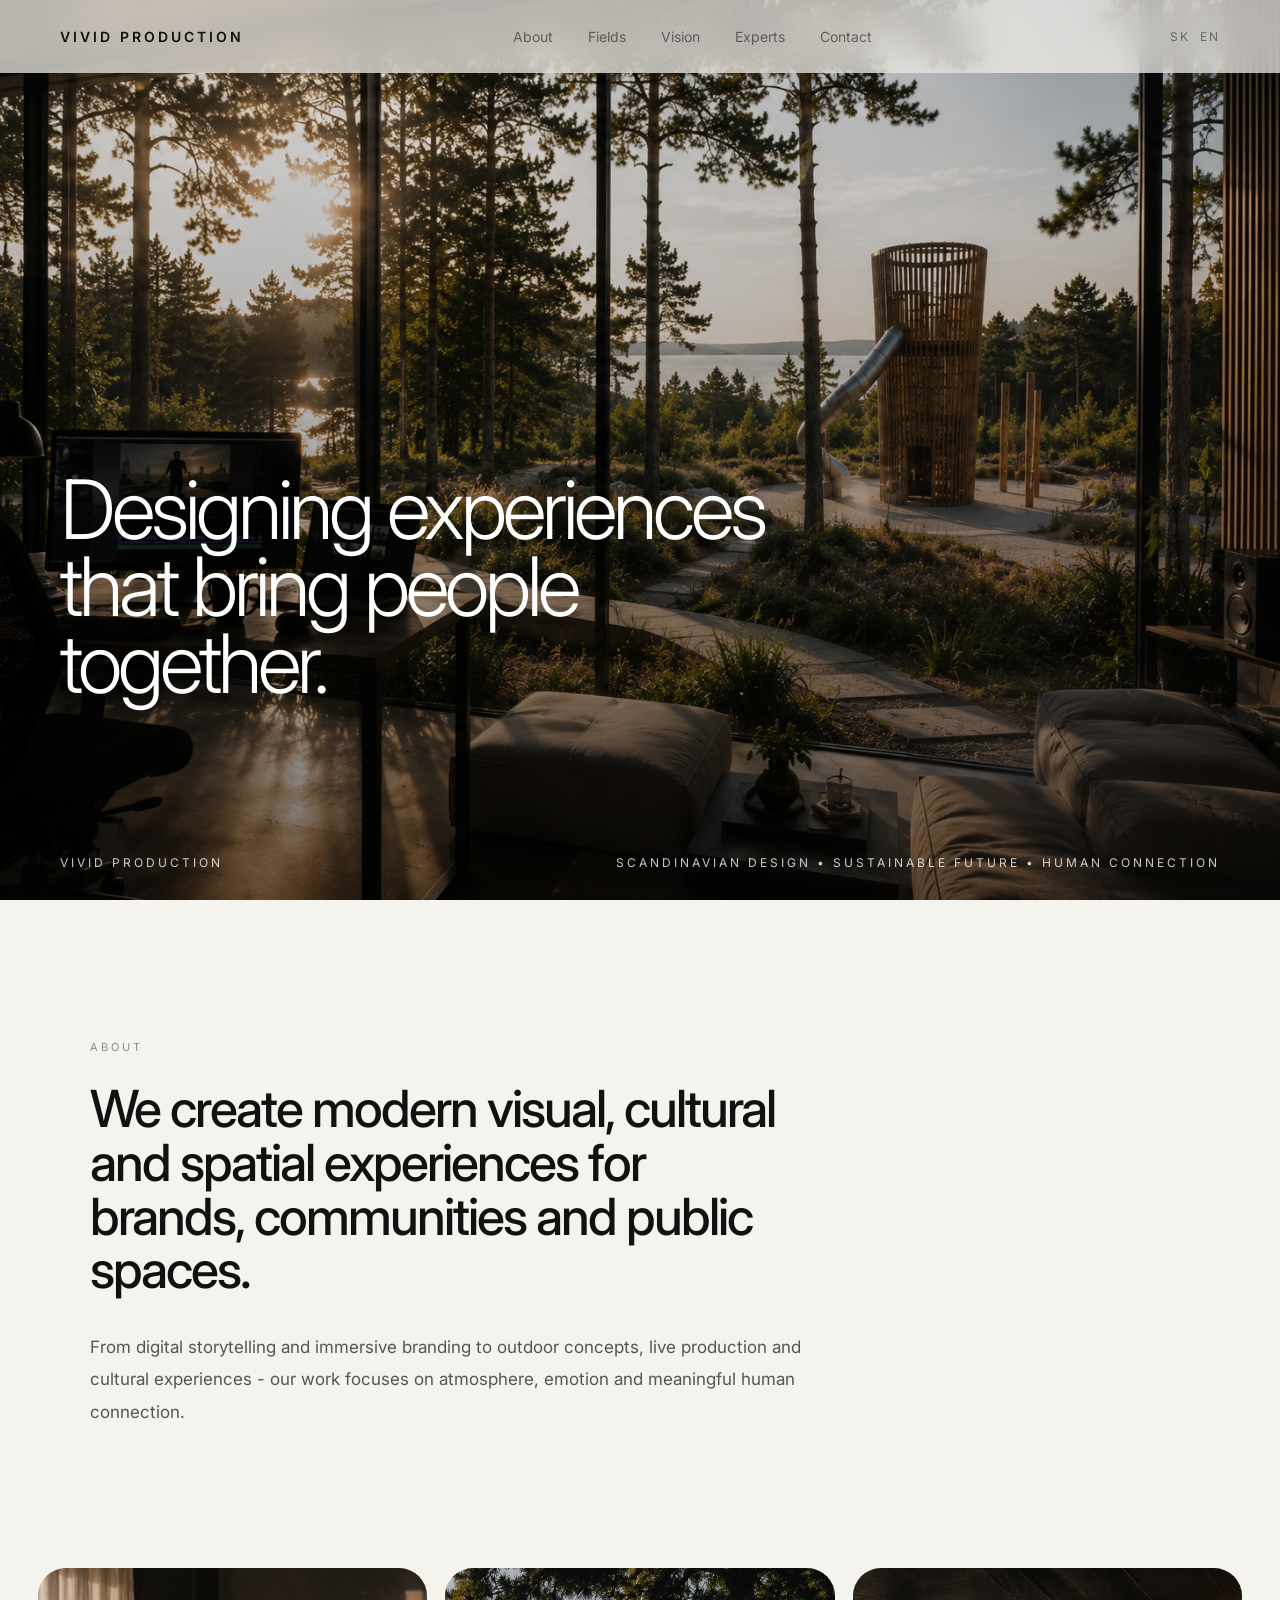
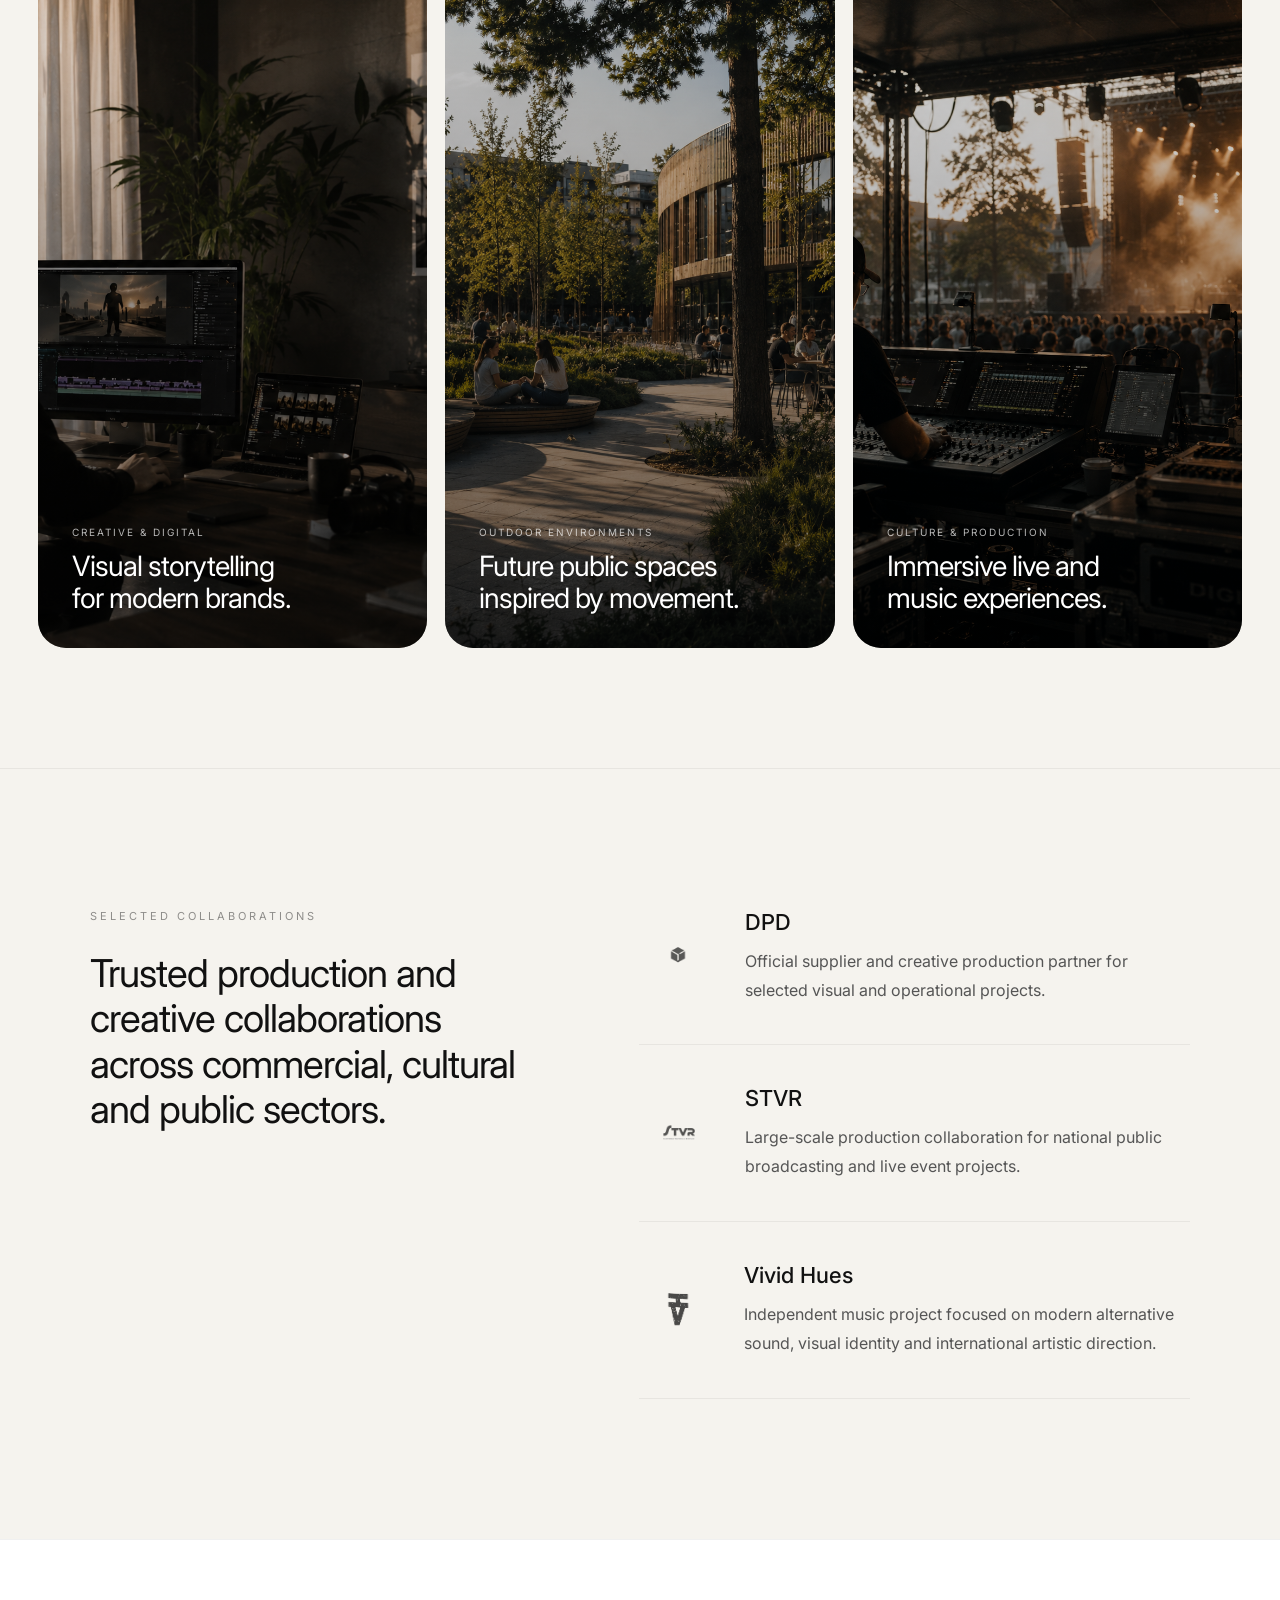
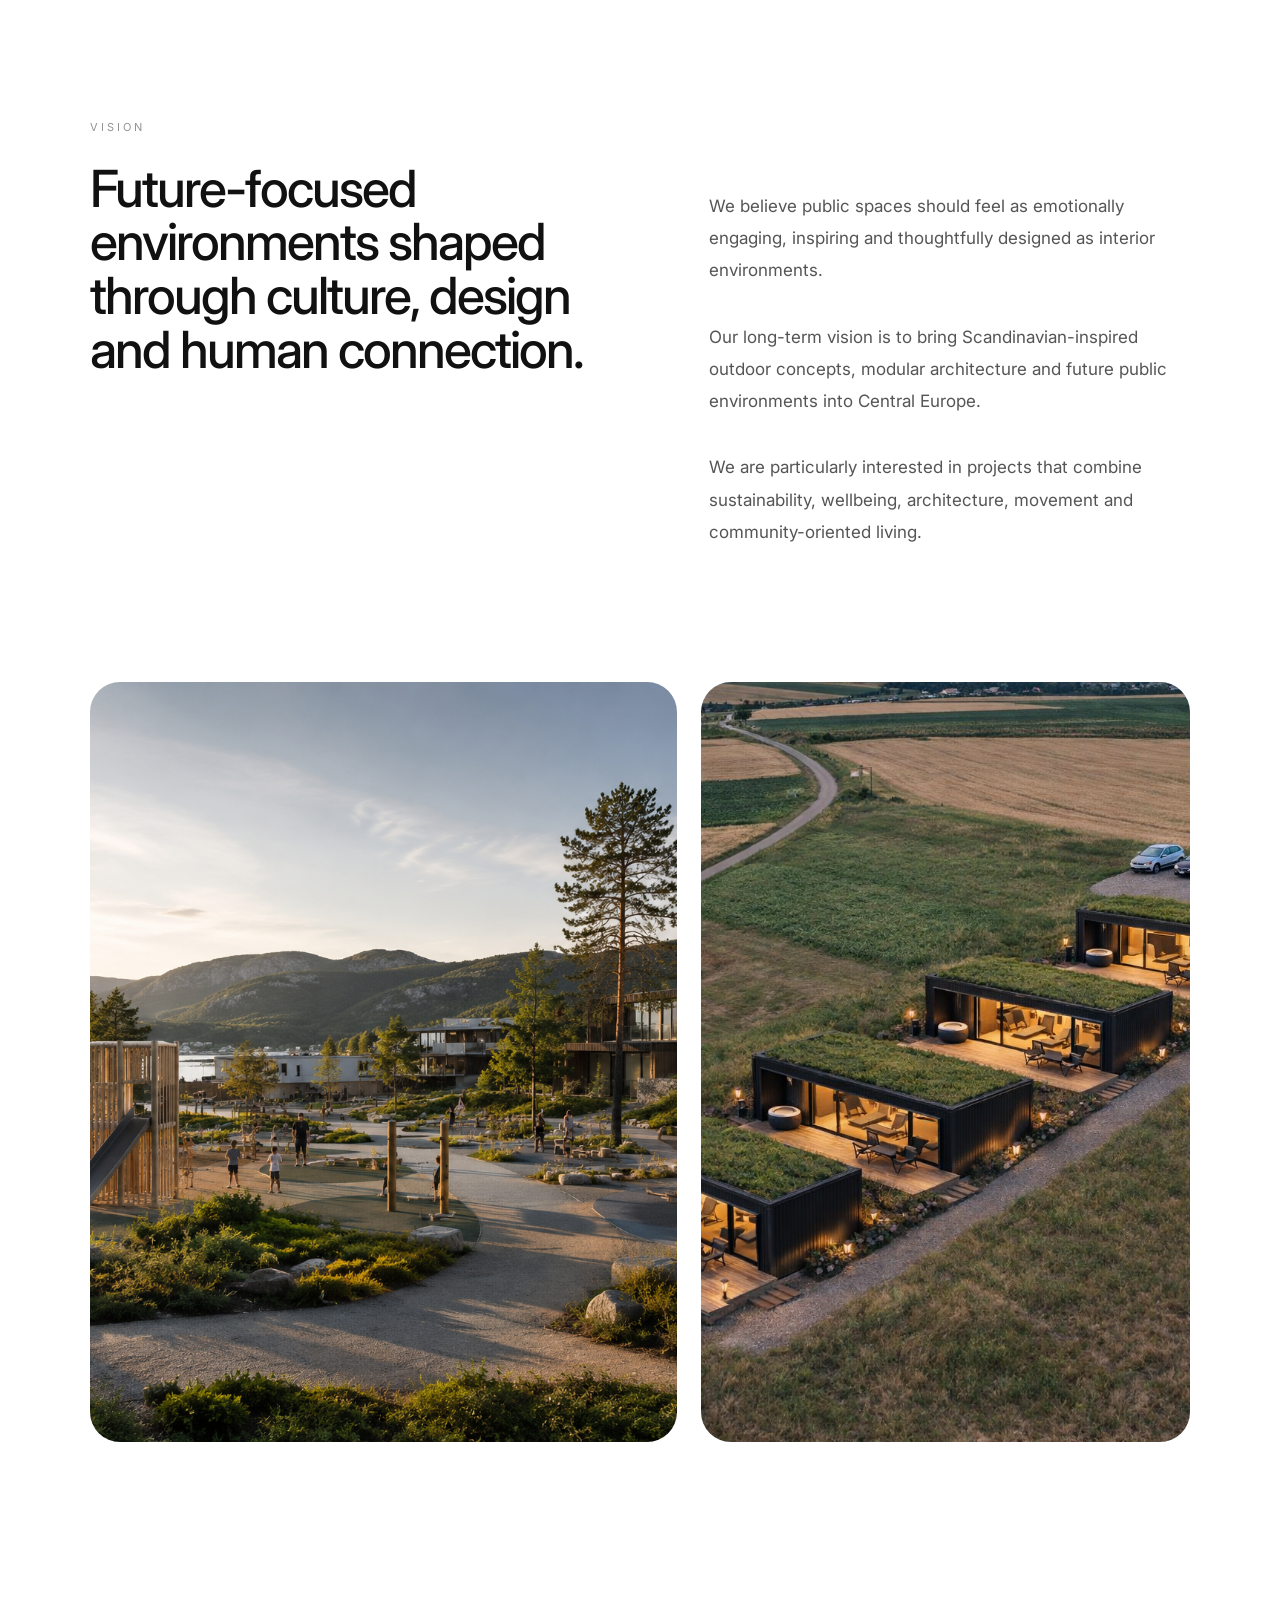
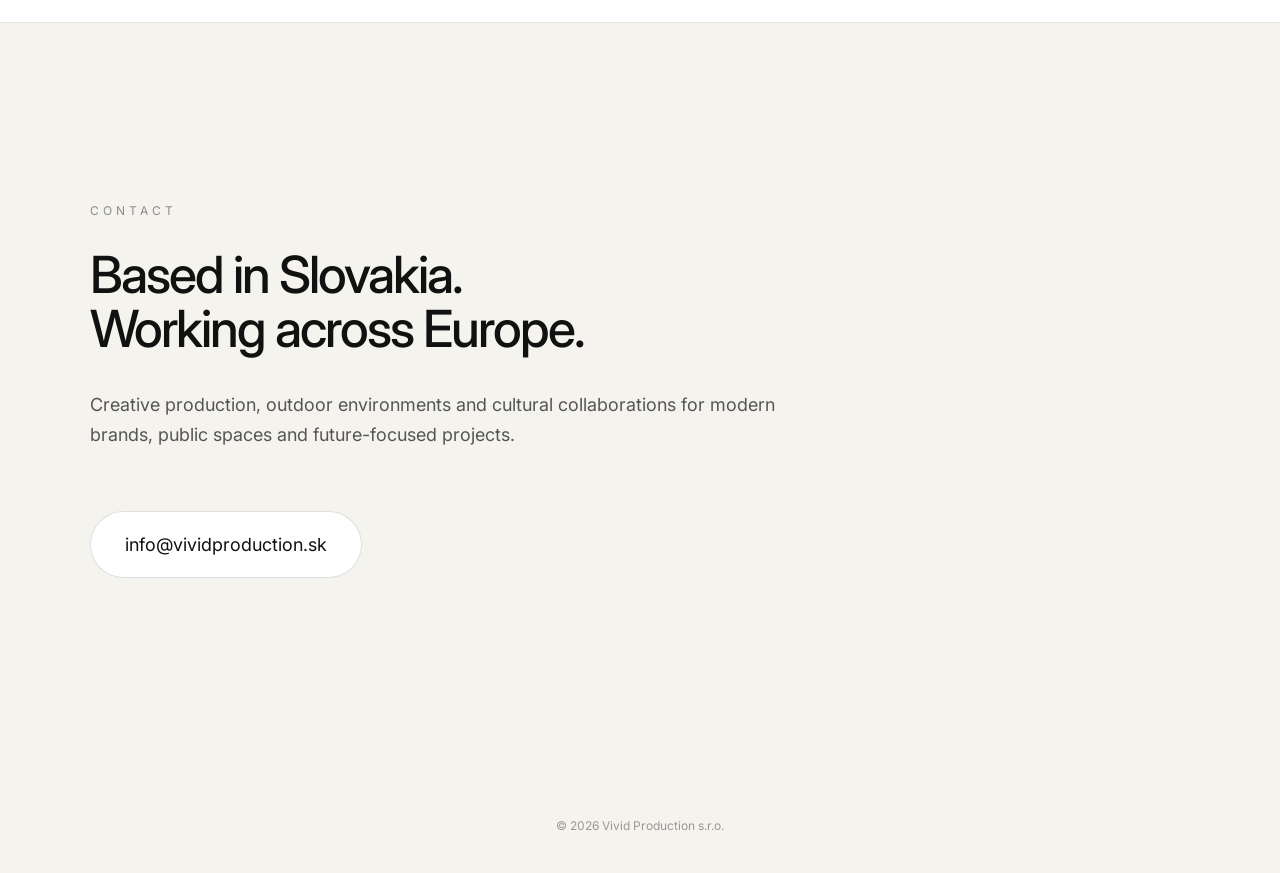
==== index.html @ 647783ed "Add mobile navigation" ====
<!DOCTYPE html>
<html lang="sk">
<head>
<meta charset="UTF-8">
<meta name="viewport" content="width=device-width, initial-scale=1.0">

<title>Vivid Production</title>

<link rel="preconnect" href="https://fonts.googleapis.com">
<link rel="preconnect" href="https://fonts.gstatic.com" crossorigin>

<link href="https://fonts.googleapis.com/css2?family=Inter:wght@300;400;500;600&display=swap" rel="stylesheet">

<style>

*{
    margin:0;
    padding:0;
    box-sizing:border-box;
}

html{
    scroll-behavior:smooth;
}

body{
    font-family:'Inter',sans-serif;
    background:#f5f3ee;
    color:#111;
    overflow-x:hidden;
}

/* NAVIGATION */

header{
    position:fixed;
    top:0;
    left:0;
    width:100%;
    padding:28px 60px;
    display:flex;
    justify-content:space-between;
    align-items:center;
    z-index:1000;
    background:rgba(245,243,238,0.72);
    backdrop-filter:blur(16px);
}

.logo{
    font-size:14px;
    letter-spacing:3px;
    font-weight:600;
    text-transform:uppercase;
}

nav{
    display:flex;
    gap:35px;
}

nav a{
    text-decoration:none;
    color:#111;
    font-size:14px;
    opacity:0.55;
    transition:0.3s;
}

nav a:hover{
    opacity:1;
}

.lang-switch{
    display:flex;
    gap:10px;
    margin-left:30px;
}

.lang-switch button{
    border:none;
    background:none;
    cursor:pointer;
    font-size:12px;
    letter-spacing:2px;
    opacity:0.45;
    transition:.3s;
    font-family:'Inter',sans-serif;
}

.lang-switch button:hover{
    opacity:1;
}

/* HERO */

.hero{
    position:relative;
    height:100vh;
    overflow:hidden;
    background:#000;
}

.hero-image{
    position:absolute;
    inset:0;
    background-image:url('hero.jpg');
    background-size:cover;
    background-position:center center;
    background-repeat:no-repeat;
}

.hero-overlay{
    position:absolute;
    inset:0;
    background:linear-gradient(
        to top,
        rgba(0,0,0,0.48),
        rgba(0,0,0,0.08)
    );
    z-index:1;
}

/* HERO CONTENT */

.hero-content{
    position:absolute;
    left:60px;
    bottom:170px;
    z-index:2;
    color:white;
    max-width:760px;
}

.hero-title{
    font-size:82px;
    line-height:0.94;
    font-weight:300;
    letter-spacing:-4px;
    margin-bottom:28px;
}

.hero-tags{
    display:flex;
    gap:18px;
    flex-wrap:wrap;
    font-size:13px;
    letter-spacing:2px;
    text-transform:uppercase;
    opacity:0.92;
}

.hero-bottom{
    position:absolute;
    left:60px;
    right:60px;
    bottom:30px;
    z-index:2;

    display:flex;
    justify-content:space-between;
    align-items:center;

    color:white;
    font-size:12px;
    letter-spacing:3px;
    text-transform:uppercase;
    opacity:0.78;
}

/* GENERAL SECTION */

.section{
    padding:140px 7%;
}

.kicker{
    font-size:11px;
    letter-spacing:3px;
    text-transform:uppercase;
    opacity:0.45;
    margin-bottom:28px;
}

.big-text{
    font-size:clamp(32px,4vw,58px);
    line-height:1.05;
    font-weight:500;
    letter-spacing:-2px;
    max-width:700px;
}

.text{
    margin-top:34px;
    max-width:720px;
    font-size:17px;
    line-height:1.9;
    color:#555;
}

/* IMAGE GRID */

.image-grid{
    padding:0 3% 120px;
    display:grid;
    grid-template-columns:repeat(3,1fr);
    gap:18px;
}

.image-card{
    position:relative;
    overflow:hidden;
    border-radius:28px;
    height:680px;
    background:#ddd;
}

.image-card img{
    width:100%;
    height:100%;
    object-fit:cover;
    transition:1.2s ease;
}

.image-card:hover img{
    transform:scale(1.04);
}

.image-gradient{
    position:absolute;
    inset:0;
    background:linear-gradient(
        to top,
        rgba(0,0,0,0.52),
        rgba(0,0,0,0.08)
    );
}

.image-info{
    position:absolute;
    bottom:34px;
    left:34px;
    color:white;
    z-index:2;
}

.image-info small{
    display:block;
    margin-bottom:12px;
    font-size:10px;
    text-transform:uppercase;
    letter-spacing:2px;
    opacity:0.7;
}

.image-info h3{
    font-size:28px;
    line-height:1.15;
    font-weight:400;
    letter-spacing:-1px;
}

/* PARTNERS */

.partners{
    padding:140px 7%;
    display:grid;
    grid-template-columns:1fr 1.2fr;
    gap:90px;
    align-items:start;
    border-top:1px solid rgba(0,0,0,0.06);
}

.partners-left h2{
    font-size:clamp(28px,3vw,46px);
    line-height:1.18;
    font-weight:400;
    letter-spacing:-1px;
    max-width:500px;
}

.partners-right{
    display:flex;
    flex-direction:column;
    gap:40px;
}

.partner-item{
    display:flex;
    gap:28px;
    padding-bottom:40px;
    border-bottom:1px solid rgba(0,0,0,0.06);
}

.partner-logo{
    width:90px;
    display:flex;
    align-items:center;
    justify-content:center;
}

.partner-logo img{
    width:auto;
    max-width:78px;
    max-height:52px;
    height:auto;
    object-fit:contain;
    filter:grayscale(100%);
    opacity:0.72;
}

.partner-text h3{
    font-size:22px;
    font-weight:500;
    margin-bottom:12px;
}

.partner-text p{
    font-size:16px;
    line-height:1.8;
    color:#555;
    max-width:520px;
}

/* VISION */

.vision{
    padding:180px 7%;
    border-top:1px solid rgba(0,0,0,0.06);
    background:white;
}

.vision-top{
    display:grid;
    grid-template-columns:1.1fr 1fr;
    gap:90px;
    align-items:start;
    margin-bottom:100px;
}

.vision-left h2{
    font-size:clamp(32px,4vw,58px);
    line-height:1.05;
    letter-spacing:-2px;
    font-weight:500;
    max-width:700px;
}

.vision-right{
    padding-top:70px;
}

.vision-right p{
    font-size:17px;
    line-height:1.9;
    color:#555;
    margin-bottom:34px;
}

.vision-grid{
    display:grid;
    grid-template-columns:1.2fr 1fr;
    gap:24px;
}

.vision-image{
    overflow:hidden;
    border-radius:30px;
    background:#ddd;
    height:760px;
}

.vision-image img{
    width:100%;
    height:100%;
    object-fit:cover;
    display:block;
    transition:transform 1.2s ease;
}

.vision-image:hover img{
    transform:scale(1.03);
}

/* CONTACT */

.contact{
    padding:180px 7% 200px;
    border-top:1px solid rgba(0,0,0,0.06);
}

.contact-label{
    font-size:12px;
    letter-spacing:4px;
    text-transform:uppercase;
    color:#8b8b8b;
    margin-bottom:30px;
}

.contact h2{
    font-size:clamp(32px,4vw,58px);
    line-height:1.05;
    letter-spacing:-2px;
    font-weight:500;
    max-width:700px;
    margin-bottom:34px;
}

.contact p{
    max-width:700px;
    font-size:18px;
    line-height:1.7;
    color:#555;
    margin-bottom:60px;
}

.contact-button{
    display:inline-flex;
    align-items:center;
    justify-content:center;
    padding:22px 34px;
    border:1px solid rgba(0,0,0,0.12);
    border-radius:100px;
    text-decoration:none;
    color:#111;
    font-size:18px;
    transition:all .35s ease;
    background:white;
}

.contact-button:hover{
    transform:translateY(-2px);
    border-color:#111;
    background:#111;
    color:white;
}

/* FOOTER */

footer{
    padding:40px;
    text-align:center;
    font-size:12px;
    opacity:0.4;
}

/* ANIMATION */

.fade{
    opacity:0;
    transform:translateY(40px);
    transition:1.2s ease;
}

.fade.visible{
    opacity:1;
    transform:translateY(0);
}

/* TABLET */

@media(max-width:1100px){

.vision-top{
    grid-template-columns:1fr;
}

.vision-right{
    padding-top:0;
}

.vision-grid{
    grid-template-columns:1fr;
}

.image-grid{
    grid-template-columns:1fr;
}

}

/* MOBILE */

@media(max-width:768px){

header{
    padding:20px 22px;
}

.logo{
    font-size:12px;
    letter-spacing:3px;
}

nav{
    display:none;
}

.lang-switch{
    margin-left:0;
}
.mobile-nav{
    display:none;
}

/* HERO */

.hero{
    height:78vh;
}

.hero-image{
    background-position:62% center;
}

.hero-content{
    left:24px;
    right:24px;
    bottom:120px;
    max-width:100%;
}

.hero-title{
    font-size:54px;
    line-height:0.96;
    letter-spacing:-2px;
    margin-bottom:20px;
}

.hero-tags{
    font-size:10px;
    gap:10px;
    line-height:1.6;
}

.hero-bottom{
    left:24px;
    right:24px;
    bottom:18px;
    flex-direction:column;
    align-items:flex-start;
    gap:10px;
    font-size:9px;
    letter-spacing:2px;
}

/* SECTIONS */

.section,
.partners,
.vision,
.contact{
    padding:90px 22px;
}

/* TEXT */

.big-text,
.vision-left h2,
.contact h2,
.partners-left h2{
    font-size:clamp(34px,10vw,52px);
    line-height:1.02;
    letter-spacing:-2px;
}

.text,
.vision-right p,
.contact p,
.partner-text p{
    font-size:16px;
    line-height:1.7;
}

/* IMAGE GRID */

.image-grid{
    grid-template-columns:1fr;
    padding:0 22px 80px;
    gap:18px;
}

.image-card{
    height:420px;
    border-radius:24px;
}

/* PARTNERS */

.partners{
    grid-template-columns:1fr;
    gap:60px;
}

.partner-item{
    flex-direction:column;
    align-items:flex-start;
    text-align:left;
    gap:18px;
    padding-bottom:40px;
}

.partner-logo{
    width:100%;
    justify-content:flex-start;
}

.partner-logo img{
    max-width:70px;
}

/* VISION */

.vision-top{
    grid-template-columns:1fr;
    gap:40px;
}

.vision-right{
    padding-top:0;
}

.vision-grid{
    grid-template-columns:1fr;
}

.vision-image{
    height:340px;
    border-radius:24px;
}

/* CONTACT */

.contact-button{
    width:100%;
    text-align:center;
    padding:20px;
}

body{
    overflow-x:hidden;
}

}
.mobile-nav{
    display:none;
}

@media(max-width:768px){

.mobile-nav{
    display:flex;
    position:fixed;
    bottom:18px;
    left:18px;
    right:18px;

    z-index:9999;

    background:rgba(255,255,255,0.88);
    backdrop-filter:blur(18px);

    border-radius:100px;

    justify-content:space-around;
    align-items:center;

    padding:16px 10px;

    border:1px solid rgba(0,0,0,0.06);
}

.mobile-nav a{
    text-decoration:none;
    color:#111;
    font-size:11px;
    letter-spacing:1px;
    text-transform:uppercase;
    opacity:0.75;
}

}

</style>
</head>

<body>

<header>

<div class="logo">
Vivid Production
</div>

<nav>

<a href="#about"
data-sk="O nás"
data-en="About">
About
</a>

<a href="#work"
data-en="Fields"
data-sk="Oblasti"
Work
</a>

<a href="#vision"
data-sk="Vízia"
data-en="Vision">
Vision
</a>

<a href="capabilities.html"
data-sk="Špecialisti"
data-en="Experts">
Capabilities
</a>

<a href="#contact"
data-sk="Kontakt"
data-en="Contact">
Contact
</a>



</nav>

<div class="lang-switch">
<button onclick="setLanguage('sk')">SK</button>
<button onclick="setLanguage('en')">EN</button>
</div>

</header>

<section class="hero">

<div class="hero-image"></div>

<div class="hero-overlay"></div>

<div class="hero-content">

<h1 class="hero-title"
data-en="Designing experiences<br>that bring people together."
data-sk="Navrhujeme zážitky,<br>ktoré spájajú ľudí.">
Designing experiences<br>that bring people together.
</h1>

<div class="hero-tags">



</div>

</div>

<div class="hero-bottom">

<div>Vivid Production</div>

<div
data-en="Scandinavian Design • Sustainable Future • Human Connection"
data-sk="Škandinávsky dizajn • Udržateľná budúcnosť • Ľudské prepojenie">
Scandinavian Design • Sustainable Future • Human Connection
</div>

</div>

</div>

</section>

<section class="section fade" id="about">

<div class="kicker"
data-sk="O nás"
data-en="About">
About
</div>

<div class="big-text"
data-sk="Vytvárame moderné vizuálne, kultúrne a priestorové zážitky pre značky, komunity a verejné priestory."
data-en="We create modern visual, cultural and spatial experiences for brands, communities and public spaces.">
We create modern visual, cultural and spatial experiences for brands, communities and public spaces.
</div>

<div class="text"
data-sk="Od digitálneho storytellingu a brandingu až po outdoor koncepty, live produkciu a kultúrne projekty - naša práca je postavená na atmosfére, emócii a autentickom ľudskom spojení."
data-en="From digital storytelling and immersive branding to outdoor concepts, live production and cultural experiences - our work focuses on atmosphere, emotion and meaningful human connection.">
From digital storytelling and immersive branding to outdoor concepts, live production and cultural experiences — our work focuses on atmosphere, emotion and meaningful human connection.
</div>

</section>

<section class="image-grid" id="work">

<div class="image-card fade">

<img src="creative.jpg">

<div class="image-gradient"></div>

<div class="image-info">

<small
data-sk="Kreatíva & Digitál"
data-en="Creative & Digital">
Creative & Digital
</small>

<h3
data-sk="Vizuálny storytelling<br>pre moderné značky."
data-en="Visual storytelling<br>for modern brands.">
Visual storytelling<br>for modern brands.
</h3>

</div>

</div>

<div class="image-card fade">

<img src="outdoor.jpg">

<div class="image-gradient"></div>

<div class="image-info">

<small
data-sk="Outdoor prostredia"
data-en="Outdoor Environments">
Outdoor Environments
</small>

<h3
data-sk="Moderný outdoor<br>inšpirovaný pohybom."
data-en="Future public spaces<br>inspired by movement.">
Future public spaces<br>inspired by movement.
</h3>

</div>

</div>

<div class="image-card fade">

<img src="production.jpg">

<div class="image-gradient"></div>

<div class="image-info">

<small
data-sk="Kultúra & Produkcia"
data-en="Culture & Production">
Culture & Production
</small>

<h3
data-sk="Atmosférické live a<br>hudobné zážitky."
data-en="Immersive live and<br>music experiences.">
Immersive live and<br>music experiences.
</h3>

</div>

</div>

</section>

<section class="partners fade">

<div class="partners-left">

<div class="kicker"
data-sk="Spolupráce"
data-en="Selected Collaborations">
Selected Collaborations
</div>

<h2
data-sk="Dôveryhodné kreatívne a produkčné spolupráce naprieč komerčným, kultúrnym a verejným sektorom."
data-en="Trusted production and creative collaborations across commercial, cultural and public sectors.">
Trusted production and creative collaborations across commercial, cultural and public sectors.
</h2>

</div>

<div class="partners-right">

<div class="partner-item">

<div class="partner-logo">
<img src="dpd.png" alt="">
</div>

<div class="partner-text">

<h3>DPD</h3>

<p
data-sk="Oficiálny dodávateľ a kreatívny produkčný partner pre vybrané vizuálne a prevádzkové projekty."
data-en="Official supplier and creative production partner for selected visual and operational projects.">
Official supplier and creative production partner for selected visual and operational projects.
</p>

</div>

</div>

<div class="partner-item">

<div class="partner-logo">
<img src="stvr.png" alt="">
</div>

<div class="partner-text">

<h3>STVR</h3>

<p
data-sk="Spolupráca na rozsiahlych produkčných projektoch pre verejnoprávne vysielanie a live eventy."
data-en="Large-scale production collaboration for national public broadcasting and live event projects.">
Large-scale production collaboration for national public broadcasting and live event projects.
</p>

</div>

</div>

<div class="partner-item">

<div class="partner-logo">
<img src="vividhues.png" alt="">
</div>

<div class="partner-text">

<h3>Vivid Hues</h3>

<p
data-sk="Nezávislý hudobný projekt zameraný na moderný alternatívny zvuk, vizuálnu identitu a medzinárodný umelecký smer."
data-en="Independent music project focused on modern alternative sound, visual identity and international artistic direction.">
Independent music project focused on modern alternative sound, visual identity and international artistic direction.
</p>

</div>

</div>

</div>

</section>

<section id="vision" class="vision fade">

<div class="vision-top">

<div class="vision-left">

<div class="kicker"
data-sk="Vízia"
data-en="Vision">
Vision
</div>

<h2
data-sk="Budúce prostredia formované kultúrou, dizajnom a ľudským prepojením."
data-en="Future-focused environments shaped through culture, design and human connection.">
Future-focused environments shaped through culture, design and human connection.
</h2>

</div>

<div class="vision-right">

<p
data-sk="Veríme, že verejné priestory by mali byť rovnako emocionálne silné, inšpiratívne a premyslene navrhnuté ako interiérové prostredia."
data-en="We believe public spaces should feel as emotionally engaging, inspiring and thoughtfully designed as interior environments.">
We believe public spaces should feel as emotionally engaging, inspiring and thoughtfully designed as interior environments.
</p>

<p
data-sk="Našou dlhodobou víziou je priniesť škandinávsky inšpirované outdoor koncepty, modulárnu architektúru a budúce verejné priestory do strednej Európy."
data-en="Our long-term vision is to bring Scandinavian-inspired outdoor concepts, modular architecture and future public environments into Central Europe.">
Our long-term vision is to bring Scandinavian-inspired outdoor concepts, modular architecture and future public environments into Central Europe.
</p>

<p
data-sk="Zaujímajú nás projekty prepájajúce udržateľnosť, wellbeing, architektúru, pohyb a komunitne orientovaný život."
data-en="We are particularly interested in projects that combine sustainability, wellbeing, architecture, movement and community-oriented living.">
We are particularly interested in projects that combine sustainability, wellbeing, architecture, movement and community-oriented living.
</p>

</div>

</div>

<div class="vision-grid">

<div class="vision-image">
<img src="future-public.jpg" alt="">
</div>

<div class="vision-image">
<img src="future-container.jpg" alt="">
</div>

</div>

</section>

<section class="contact fade" id="contact">

<div class="contact-label"
data-sk="KONTAKT"
data-en="CONTACT">
CONTACT
</div>

<h2
data-sk="So sídlom na Slovensku.<br>Pôsobíme naprieč Európou."
data-en="Based in Slovakia.<br>Working across Europe.">
Based in Slovakia.<br>
Working across Europe.
</h2>

<p
data-sk="Kreatívna produkcia, outdoor prostredia a kultúrne spolupráce pre moderné značky, verejné priestory a projekty orientované na budúcnosť."
data-en="Creative production, outdoor environments and cultural collaborations for modern brands, public spaces and future-focused projects.">
Creative production, outdoor environments and cultural collaborations for modern brands, public spaces and future-focused projects.
</p>

<a class="contact-button" href="mailto:info@vividproduction.sk">
info@vividproduction.sk
</a>

</section>

<footer>
© 2026 Vivid Production s.r.o.
</footer>

<script>

const fades = document.querySelectorAll('.fade');

const observer = new IntersectionObserver(entries => {

entries.forEach(entry => {

if(entry.isIntersecting){
entry.target.classList.add('visible');
}

});

}, {
threshold:0.15
});

fades.forEach(fade => {
observer.observe(fade);
});

function setLanguage(lang){

localStorage.setItem("language", lang);

document.querySelectorAll("[data-sk]").forEach(el => {

if(lang === "sk"){
el.innerHTML = el.getAttribute("data-sk");
}
else{
el.innerHTML = el.getAttribute("data-en");
}

});

}

const savedLanguage = localStorage.getItem("language") || "en";

setLanguage(savedLanguage);

</script>

<div class="mobile-nav">

<a href="#about">About</a>
<a href="#work">Work</a>
<a href="#vision">Vision</a>
<a href="capabilities.html">Experts</a>
<a href="#contact">Contact</a>

</div>

</body>
</html>
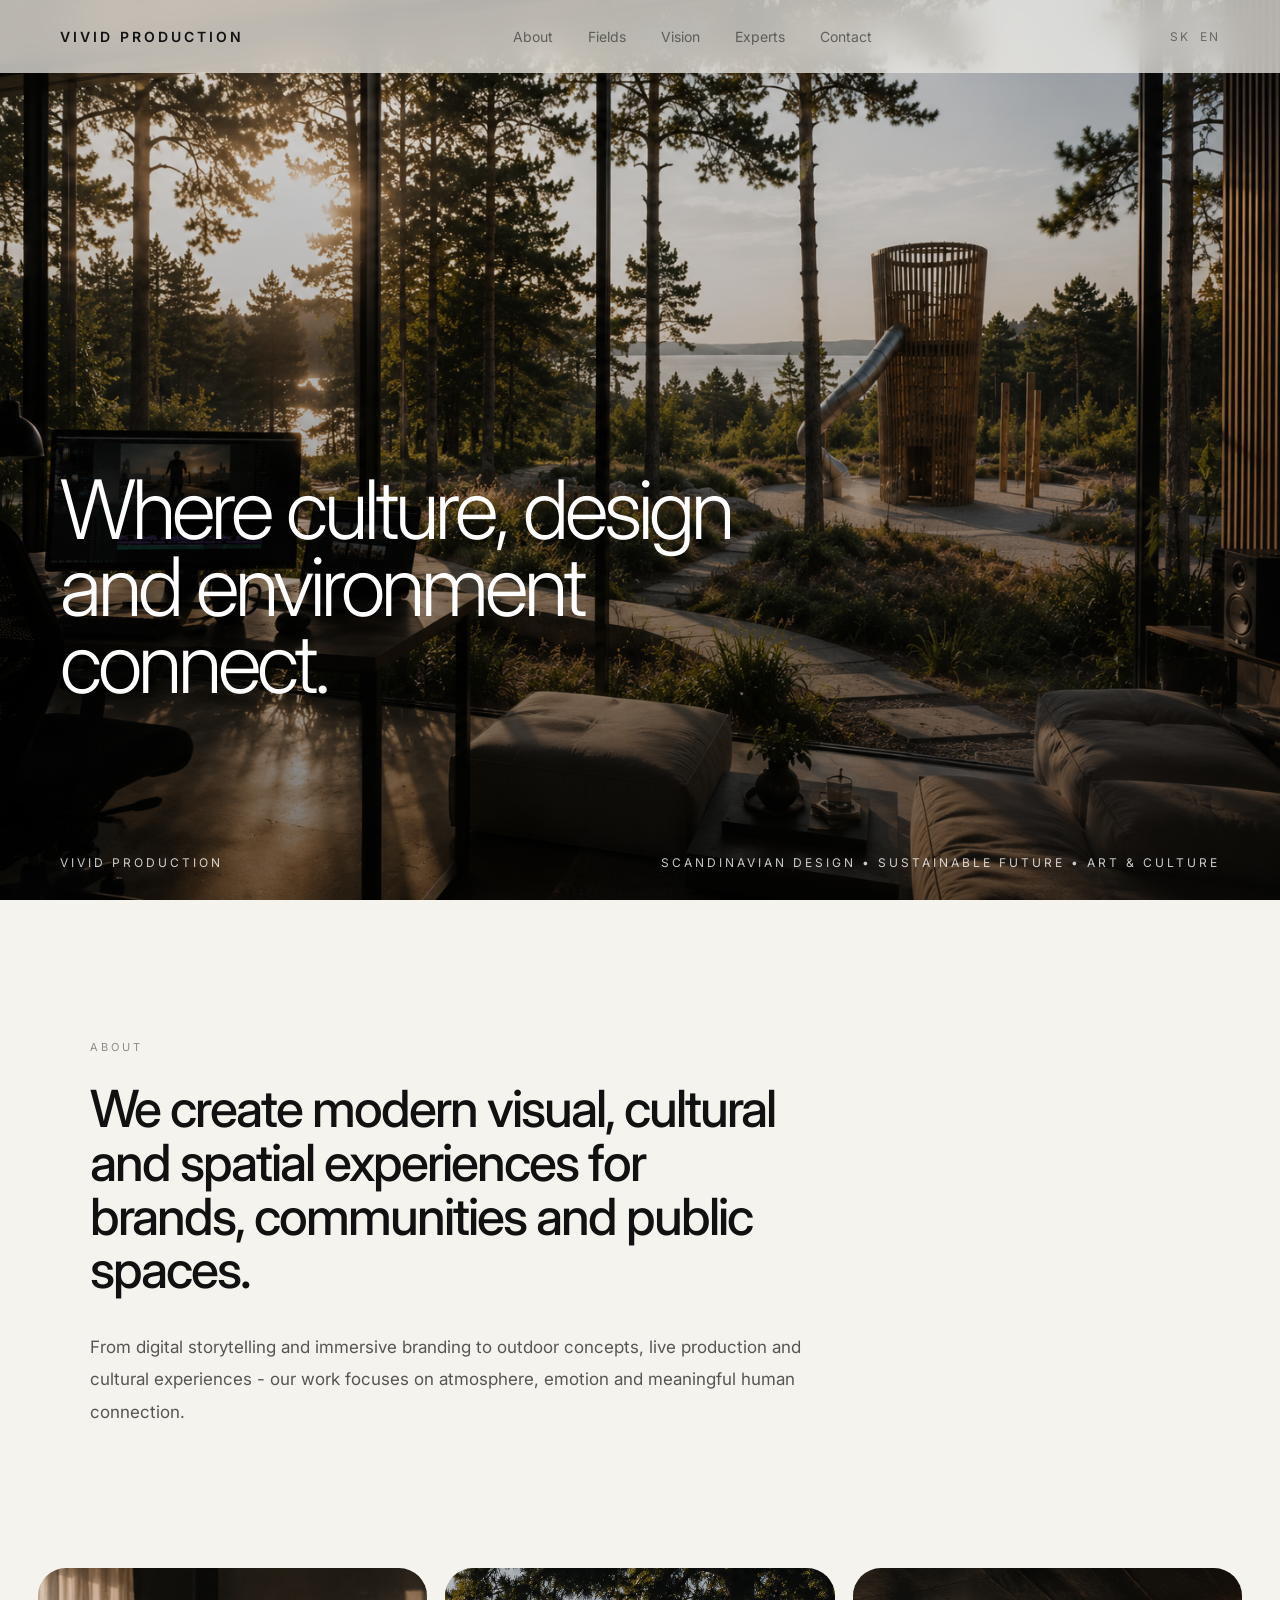
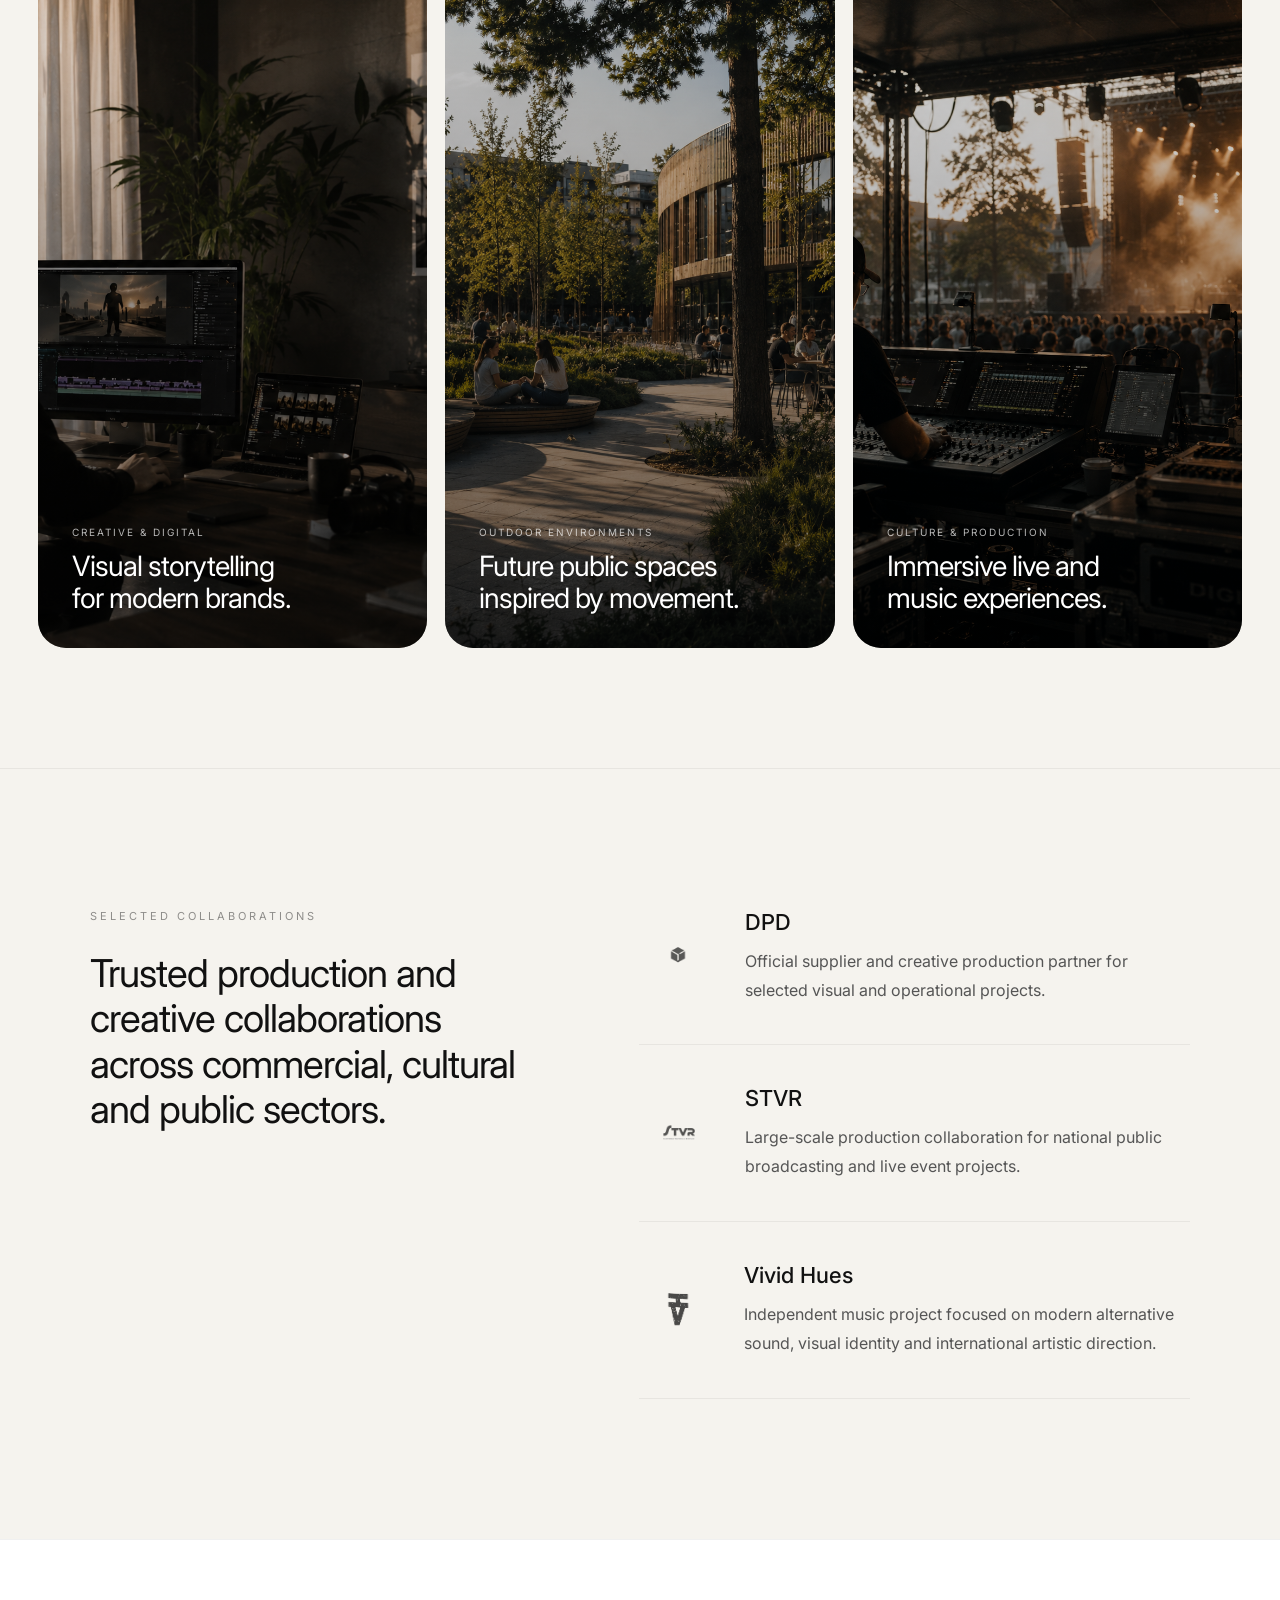
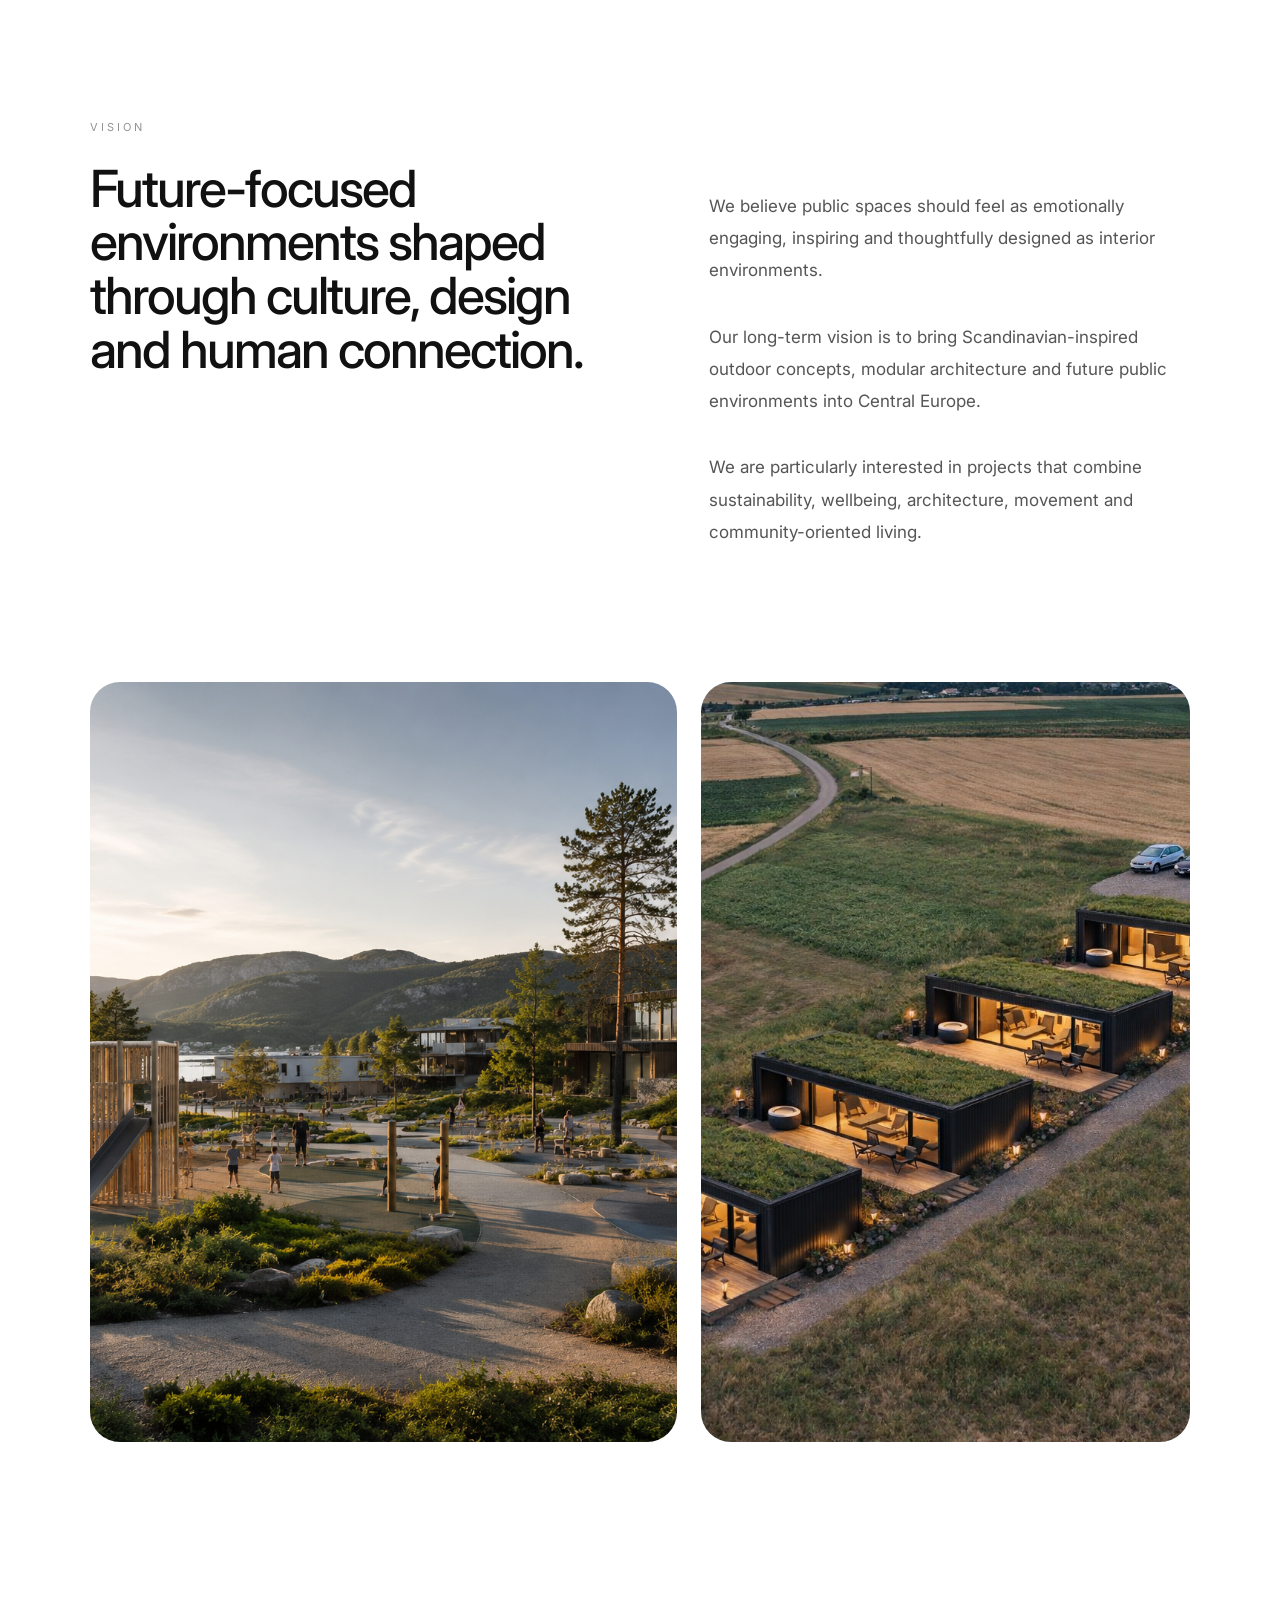
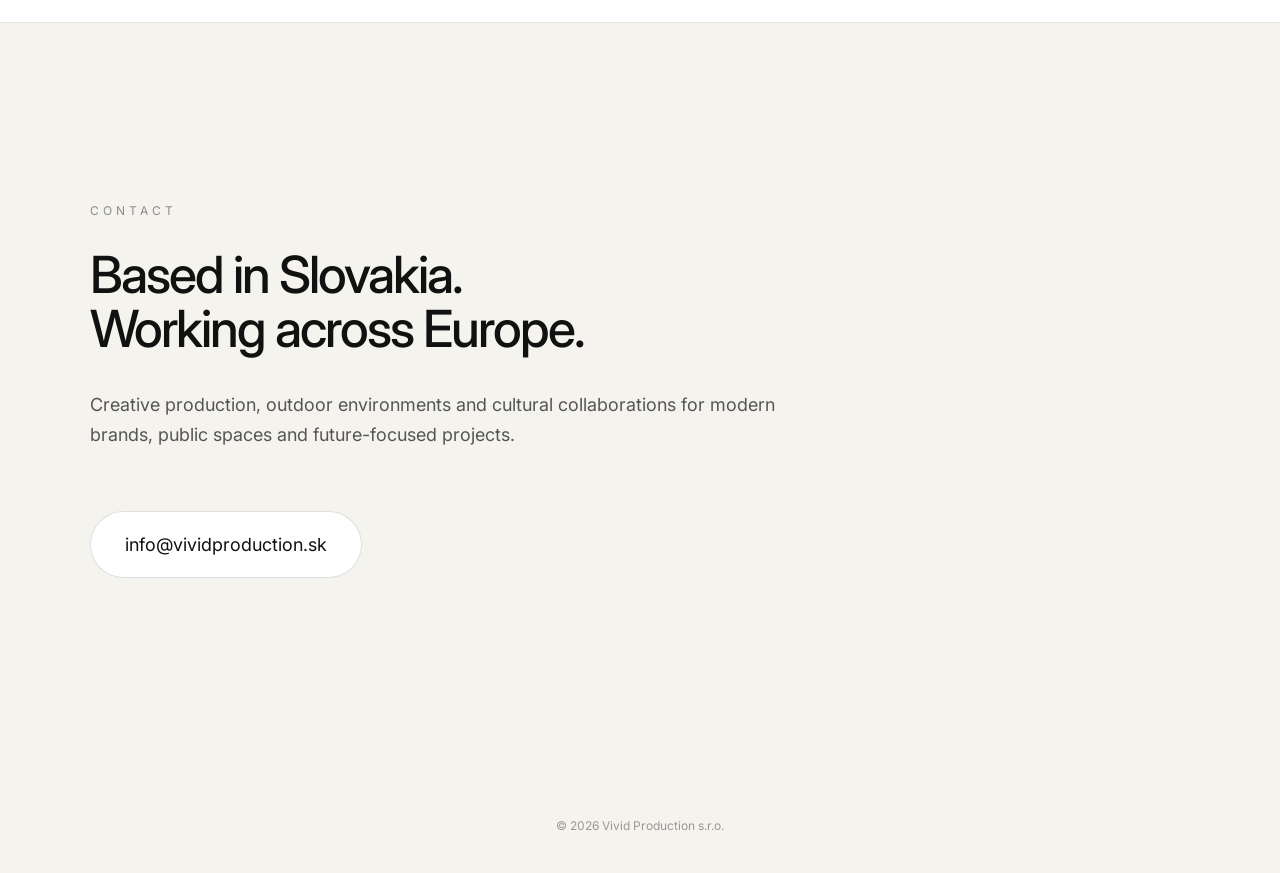
==== commit bc50f29f: "Improve mobile hero and navigation" ====
--- a/index.html
+++ b/index.html
@@ -679,6 +679,104 @@
 }
 
 }
+/* MOBILE MENU */
+
+.mobile-menu-button{
+    display:none;
+}
+
+.mobile-menu{
+    display:none;
+}
+
+@media(max-width:768px){
+
+.mobile-menu-button{
+    display:flex;
+    align-items:center;
+    justify-content:center;
+
+    position:fixed;
+    top:24px;
+    right:22px;
+
+    width:44px;
+    height:44px;
+
+    border-radius:50%;
+    background:rgba(255,255,255,0.9);
+    backdrop-filter:blur(12px);
+
+    z-index:99999;
+
+    font-size:20px;
+    cursor:pointer;
+}
+
+.mobile-menu{
+    position:fixed;
+    top:80px;
+    right:22px;
+
+    display:none;
+    flex-direction:column;
+    gap:18px;
+
+    padding:22px;
+
+    background:rgba(255,255,255,0.94);
+    backdrop-filter:blur(18px);
+
+    border-radius:24px;
+
+    z-index:99999;
+
+    min-width:180px;
+}
+
+.mobile-menu a{
+    text-decoration:none;
+    color:#111;
+    font-size:14px;
+    letter-spacing:1px;
+}
+
+.mobile-menu.active{
+    display:flex;
+}
+
+/* HERO MOBILE */
+
+.hero-content{
+    left:28px;
+    right:28px;
+    bottom:160px;
+}
+
+.hero-title{
+    font-size:58px;
+    line-height:0.92;
+    letter-spacing:-3px;
+}
+
+/* HERO BOTTOM */
+
+.hero-bottom{
+    left:28px;
+    right:28px;
+    bottom:36px;
+
+    flex-direction:column;
+    align-items:flex-start;
+    gap:14px;
+}
+
+.hero-bottom div:last-child{
+    max-width:260px;
+    line-height:1.7;
+}
+
+}
 
 </style>
 </head>
@@ -727,6 +825,9 @@
 
 </nav>
 
+<div class="mobile-menu-button" onclick="toggleMobileMenu()">
+☰
+</div>
 <div class="lang-switch">
 <button onclick="setLanguage('sk')">SK</button>
 <button onclick="setLanguage('en')">EN</button>
@@ -734,6 +835,16 @@
 
 </header>
 
+<div class="mobile-menu" id="mobileMenu">
+
+<a href="#about">About</a>
+<a href="#work">Work</a>
+<a href="#vision">Vision</a>
+<a href="capabilities.html">Experts</a>
+<a href="#contact">Contact</a>
+
+</div>
+
 <section class="hero">
 
 <div class="hero-image"></div>
@@ -743,8 +854,8 @@
 <div class="hero-content">
 
 <h1 class="hero-title"
-data-en="Designing experiences<br>that bring people together."
-data-sk="Navrhujeme zážitky,<br>ktoré spájajú ľudí.">
+data-en="Where culture, design and environment connect."
+data-sk="Kde sa prepája kultúra, dizajn a prostredie.">
 Designing experiences<br>that bring people together.
 </h1>
 
@@ -761,9 +872,9 @@
 <div>Vivid Production</div>
 
 <div
-data-en="Scandinavian Design • Sustainable Future • Human Connection"
-data-sk="Škandinávsky dizajn • Udržateľná budúcnosť • Ľudské prepojenie">
-Scandinavian Design • Sustainable Future • Human Connection
+data-en="Scandinavian Design • Sustainable Future • Art & Culture"
+data-sk="Škandinávsky dizajn • Udržateľná budúcnosť • Umenie & Kultúra">
+Scandinavian Design • Sustainable Future • Art & Culture
 </div>
 
 </div>
@@ -1086,17 +1197,15 @@
 
 setLanguage(savedLanguage);
 
+function toggleMobileMenu(){
+
+document
+.getElementById("mobileMenu")
+.classList.toggle("active");
+
+}
 </script>
 
-<div class="mobile-nav">
-
-<a href="#about">About</a>
-<a href="#work">Work</a>
-<a href="#vision">Vision</a>
-<a href="capabilities.html">Experts</a>
-<a href="#contact">Contact</a>
-
-</div>
 
 </body>
 </html>
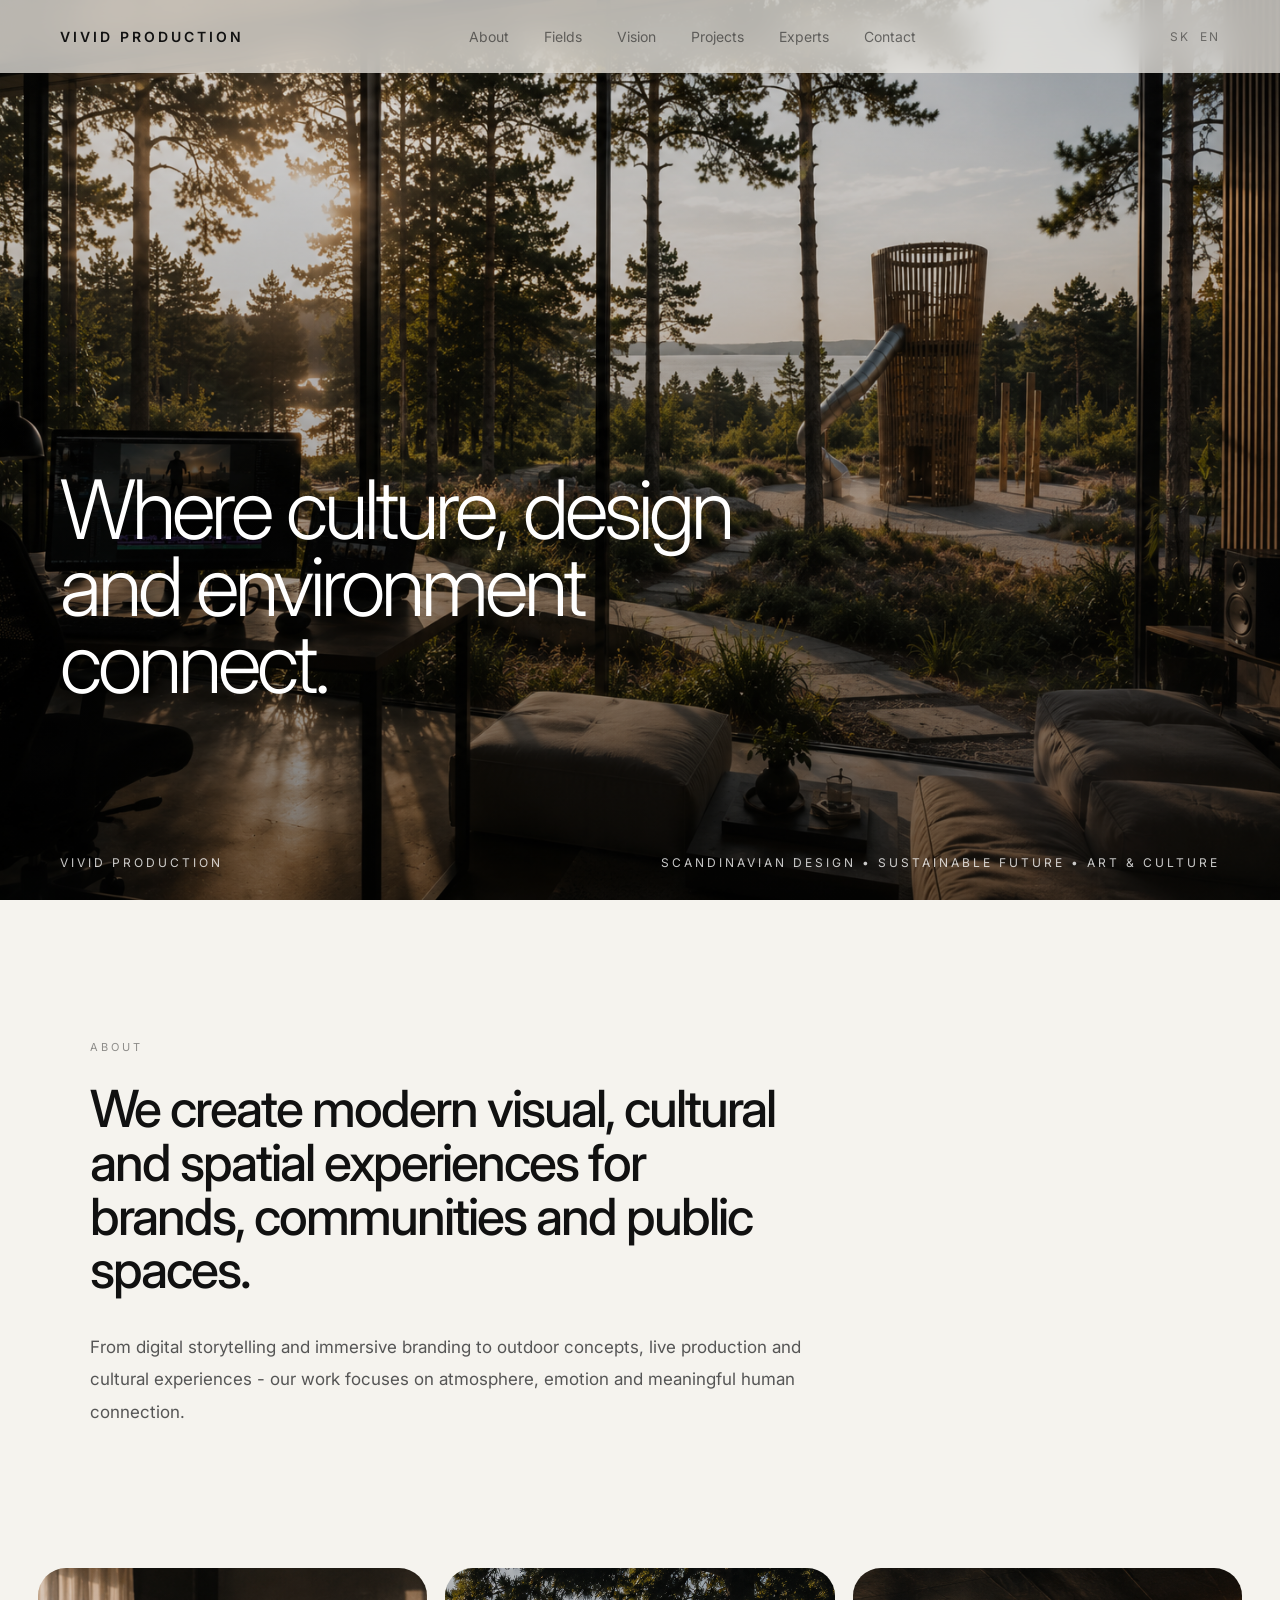
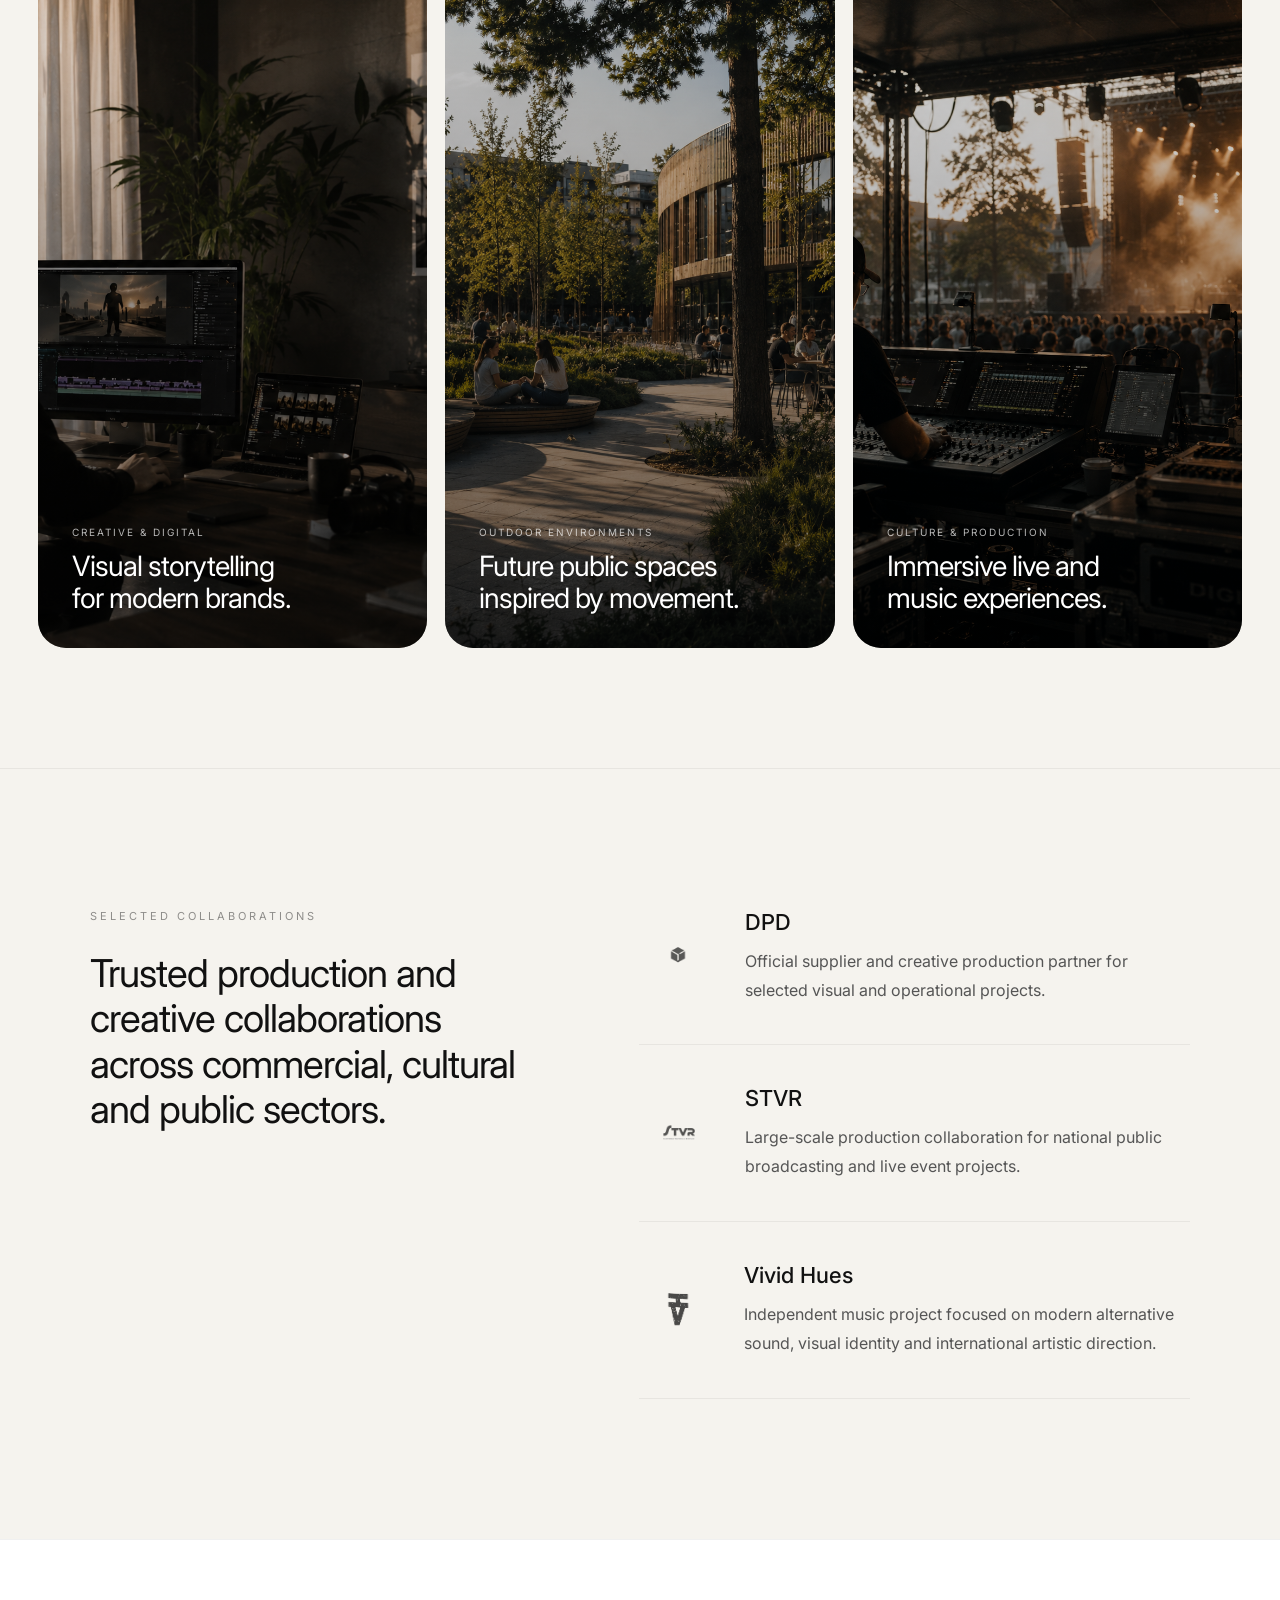
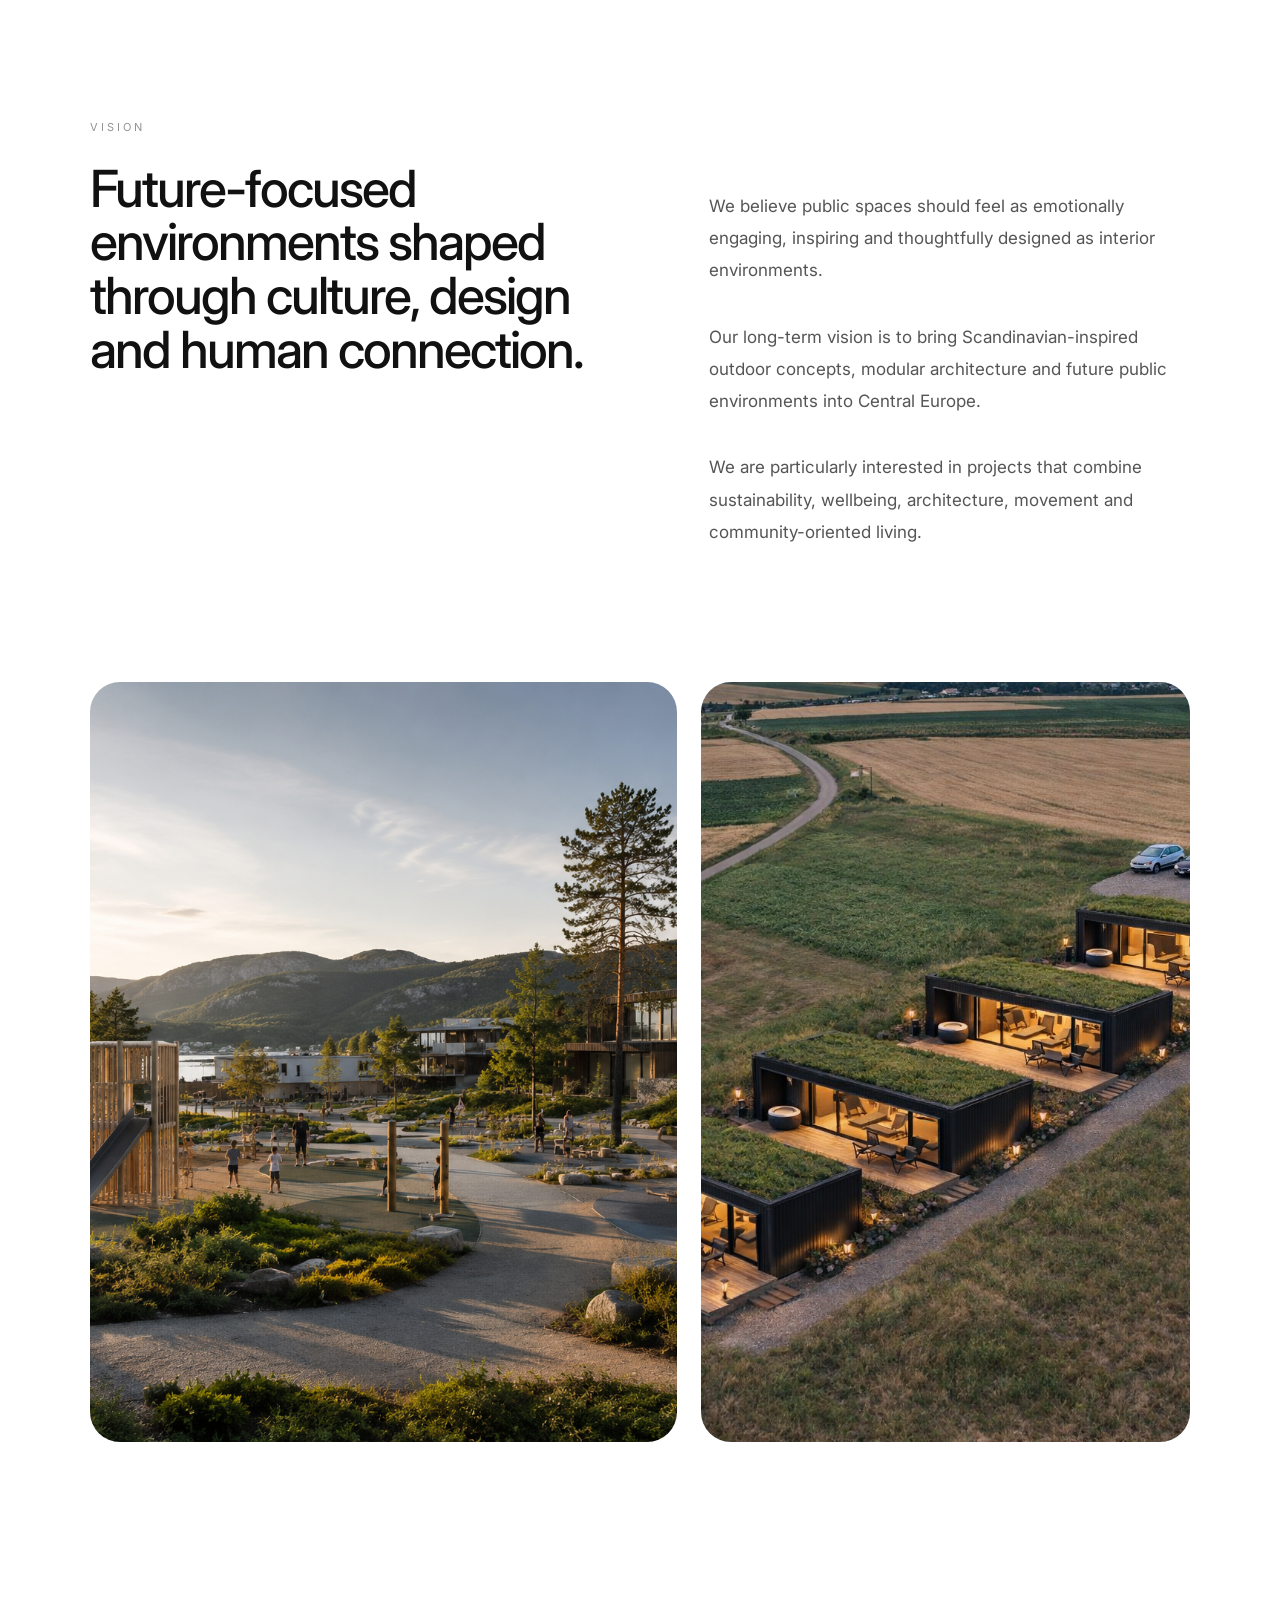
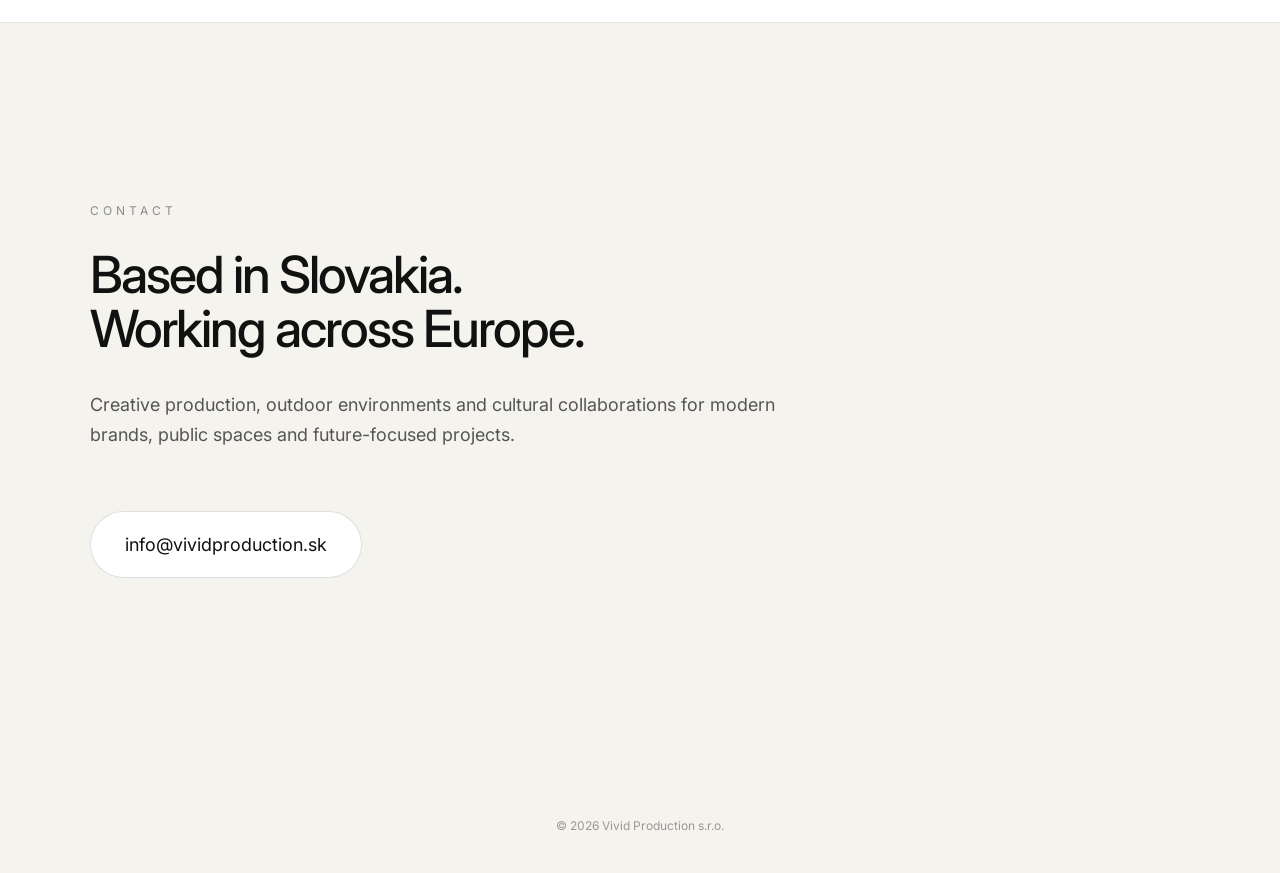
==== commit 501e5cf6: "Updated projects page and design" ====
--- a/index.html
+++ b/index.html
@@ -698,7 +698,7 @@
 
     position:fixed;
     top:24px;
-    right:22px;
+    right:80px;
 
     width:44px;
     height:44px;
@@ -809,6 +809,12 @@
 Vision
 </a>
 
+<a href="projects.html"
+data-sk="Projekty"
+data-en="Projects">
+Projects
+</a>
+
 <a href="capabilities.html"
 data-sk="Špecialisti"
 data-en="Experts">
@@ -840,6 +846,9 @@
 <a href="#about">About</a>
 <a href="#work">Work</a>
 <a href="#vision">Vision</a>
+
+<a href="projects.html">Projects</a>
+
 <a href="capabilities.html">Experts</a>
 <a href="#contact">Contact</a>
 
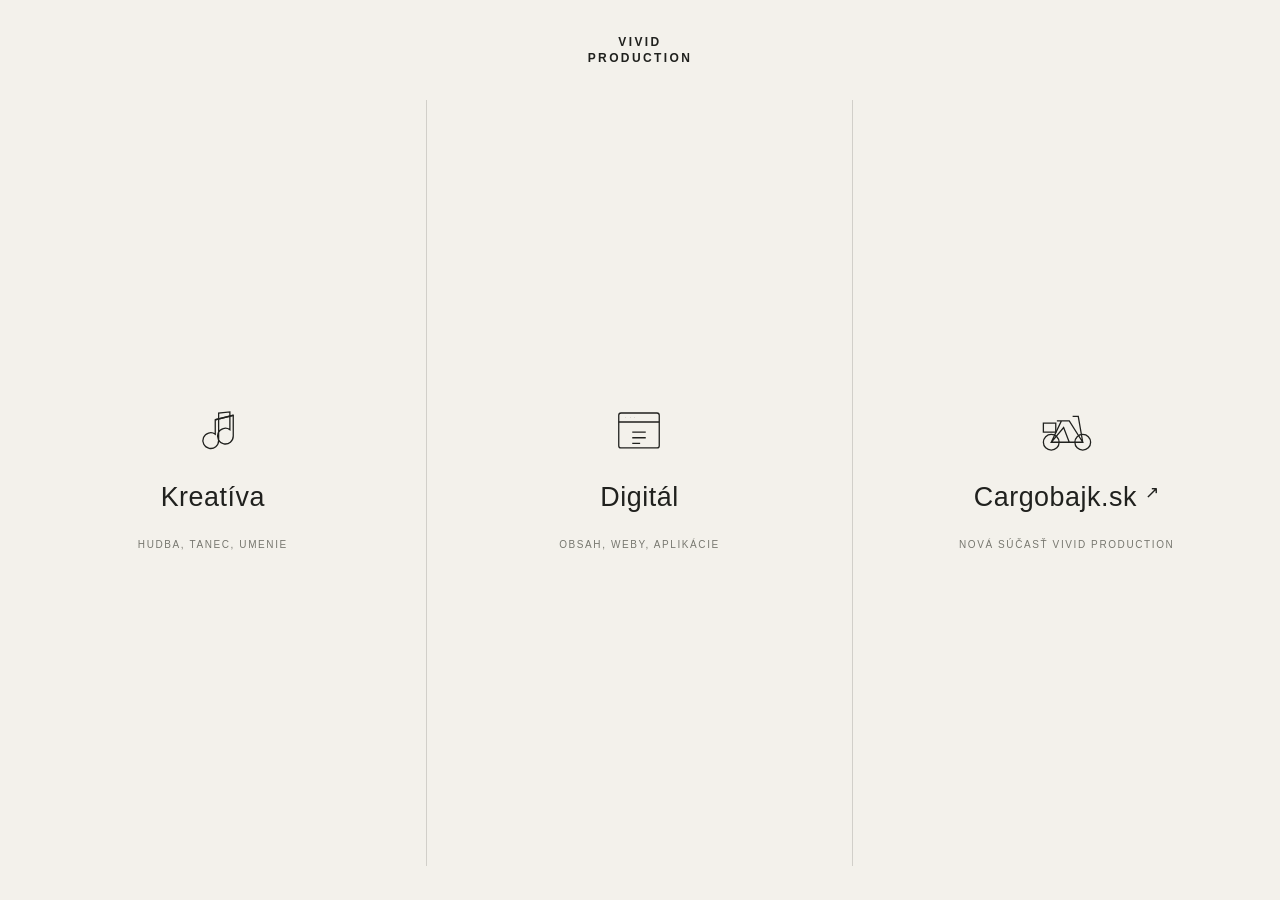
==== commit 77de28ff: "Add Cargobajk to Vivid Production website" ====
--- a/index.html
+++ b/index.html
@@ -1,1220 +1,39 @@
-<!DOCTYPE html>
+<!doctype html>
 <html lang="sk">
 <head>
-<meta charset="UTF-8">
-<meta name="viewport" content="width=device-width, initial-scale=1.0">
-
+<meta charset="utf-8">
+<meta name="viewport" content="width=device-width, initial-scale=1">
+<meta name="theme-color" content="#f3f1eb">
+<meta name="description" content="Vivid Production. Kreatíva, digitál a náš nový projekt Cargobajk.sk.">
 <title>Vivid Production</title>
-
-<link rel="preconnect" href="https://fonts.googleapis.com">
-<link rel="preconnect" href="https://fonts.gstatic.com" crossorigin>
-
-<link href="https://fonts.googleapis.com/css2?family=Inter:wght@300;400;500;600&display=swap" rel="stylesheet">
-
 <style>
-
-*{
-    margin:0;
-    padding:0;
-    box-sizing:border-box;
-}
-
-html{
-    scroll-behavior:smooth;
-}
-
-body{
-    font-family:'Inter',sans-serif;
-    background:#f5f3ee;
-    color:#111;
-    overflow-x:hidden;
-}
-
-/* NAVIGATION */
-
-header{
-    position:fixed;
-    top:0;
-    left:0;
-    width:100%;
-    padding:28px 60px;
-    display:flex;
-    justify-content:space-between;
-    align-items:center;
-    z-index:1000;
-    background:rgba(245,243,238,0.72);
-    backdrop-filter:blur(16px);
-}
-
-.logo{
-    font-size:14px;
-    letter-spacing:3px;
-    font-weight:600;
-    text-transform:uppercase;
-}
-
-nav{
-    display:flex;
-    gap:35px;
-}
-
-nav a{
-    text-decoration:none;
-    color:#111;
-    font-size:14px;
-    opacity:0.55;
-    transition:0.3s;
-}
-
-nav a:hover{
-    opacity:1;
-}
-
-.lang-switch{
-    display:flex;
-    gap:10px;
-    margin-left:30px;
-}
-
-.lang-switch button{
-    border:none;
-    background:none;
-    cursor:pointer;
-    font-size:12px;
-    letter-spacing:2px;
-    opacity:0.45;
-    transition:.3s;
-    font-family:'Inter',sans-serif;
-}
-
-.lang-switch button:hover{
-    opacity:1;
-}
-
-/* HERO */
-
-.hero{
-    position:relative;
-    height:100vh;
-    overflow:hidden;
-    background:#000;
-}
-
-.hero-image{
-    position:absolute;
-    inset:0;
-    background-image:url('hero.jpg');
-    background-size:cover;
-    background-position:center center;
-    background-repeat:no-repeat;
-}
-
-.hero-overlay{
-    position:absolute;
-    inset:0;
-    background:linear-gradient(
-        to top,
-        rgba(0,0,0,0.48),
-        rgba(0,0,0,0.08)
-    );
-    z-index:1;
-}
-
-/* HERO CONTENT */
-
-.hero-content{
-    position:absolute;
-    left:60px;
-    bottom:170px;
-    z-index:2;
-    color:white;
-    max-width:760px;
-}
-
-.hero-title{
-    font-size:82px;
-    line-height:0.94;
-    font-weight:300;
-    letter-spacing:-4px;
-    margin-bottom:28px;
-}
-
-.hero-tags{
-    display:flex;
-    gap:18px;
-    flex-wrap:wrap;
-    font-size:13px;
-    letter-spacing:2px;
-    text-transform:uppercase;
-    opacity:0.92;
-}
-
-.hero-bottom{
-    position:absolute;
-    left:60px;
-    right:60px;
-    bottom:30px;
-    z-index:2;
-
-    display:flex;
-    justify-content:space-between;
-    align-items:center;
-
-    color:white;
-    font-size:12px;
-    letter-spacing:3px;
-    text-transform:uppercase;
-    opacity:0.78;
-}
-
-/* GENERAL SECTION */
-
-.section{
-    padding:140px 7%;
-}
-
-.kicker{
-    font-size:11px;
-    letter-spacing:3px;
-    text-transform:uppercase;
-    opacity:0.45;
-    margin-bottom:28px;
-}
-
-.big-text{
-    font-size:clamp(32px,4vw,58px);
-    line-height:1.05;
-    font-weight:500;
-    letter-spacing:-2px;
-    max-width:700px;
-}
-
-.text{
-    margin-top:34px;
-    max-width:720px;
-    font-size:17px;
-    line-height:1.9;
-    color:#555;
-}
-
-/* IMAGE GRID */
-
-.image-grid{
-    padding:0 3% 120px;
-    display:grid;
-    grid-template-columns:repeat(3,1fr);
-    gap:18px;
-}
-
-.image-card{
-    position:relative;
-    overflow:hidden;
-    border-radius:28px;
-    height:680px;
-    background:#ddd;
-}
-
-.image-card img{
-    width:100%;
-    height:100%;
-    object-fit:cover;
-    transition:1.2s ease;
-}
-
-.image-card:hover img{
-    transform:scale(1.04);
-}
-
-.image-gradient{
-    position:absolute;
-    inset:0;
-    background:linear-gradient(
-        to top,
-        rgba(0,0,0,0.52),
-        rgba(0,0,0,0.08)
-    );
-}
-
-.image-info{
-    position:absolute;
-    bottom:34px;
-    left:34px;
-    color:white;
-    z-index:2;
-}
-
-.image-info small{
-    display:block;
-    margin-bottom:12px;
-    font-size:10px;
-    text-transform:uppercase;
-    letter-spacing:2px;
-    opacity:0.7;
-}
-
-.image-info h3{
-    font-size:28px;
-    line-height:1.15;
-    font-weight:400;
-    letter-spacing:-1px;
-}
-
-/* PARTNERS */
-
-.partners{
-    padding:140px 7%;
-    display:grid;
-    grid-template-columns:1fr 1.2fr;
-    gap:90px;
-    align-items:start;
-    border-top:1px solid rgba(0,0,0,0.06);
-}
-
-.partners-left h2{
-    font-size:clamp(28px,3vw,46px);
-    line-height:1.18;
-    font-weight:400;
-    letter-spacing:-1px;
-    max-width:500px;
-}
-
-.partners-right{
-    display:flex;
-    flex-direction:column;
-    gap:40px;
-}
-
-.partner-item{
-    display:flex;
-    gap:28px;
-    padding-bottom:40px;
-    border-bottom:1px solid rgba(0,0,0,0.06);
-}
-
-.partner-logo{
-    width:90px;
-    display:flex;
-    align-items:center;
-    justify-content:center;
-}
-
-.partner-logo img{
-    width:auto;
-    max-width:78px;
-    max-height:52px;
-    height:auto;
-    object-fit:contain;
-    filter:grayscale(100%);
-    opacity:0.72;
-}
-
-.partner-text h3{
-    font-size:22px;
-    font-weight:500;
-    margin-bottom:12px;
-}
-
-.partner-text p{
-    font-size:16px;
-    line-height:1.8;
-    color:#555;
-    max-width:520px;
-}
-
-/* VISION */
-
-.vision{
-    padding:180px 7%;
-    border-top:1px solid rgba(0,0,0,0.06);
-    background:white;
-}
-
-.vision-top{
-    display:grid;
-    grid-template-columns:1.1fr 1fr;
-    gap:90px;
-    align-items:start;
-    margin-bottom:100px;
-}
-
-.vision-left h2{
-    font-size:clamp(32px,4vw,58px);
-    line-height:1.05;
-    letter-spacing:-2px;
-    font-weight:500;
-    max-width:700px;
-}
-
-.vision-right{
-    padding-top:70px;
-}
-
-.vision-right p{
-    font-size:17px;
-    line-height:1.9;
-    color:#555;
-    margin-bottom:34px;
-}
-
-.vision-grid{
-    display:grid;
-    grid-template-columns:1.2fr 1fr;
-    gap:24px;
-}
-
-.vision-image{
-    overflow:hidden;
-    border-radius:30px;
-    background:#ddd;
-    height:760px;
-}
-
-.vision-image img{
-    width:100%;
-    height:100%;
-    object-fit:cover;
-    display:block;
-    transition:transform 1.2s ease;
-}
-
-.vision-image:hover img{
-    transform:scale(1.03);
-}
-
-/* CONTACT */
-
-.contact{
-    padding:180px 7% 200px;
-    border-top:1px solid rgba(0,0,0,0.06);
-}
-
-.contact-label{
-    font-size:12px;
-    letter-spacing:4px;
-    text-transform:uppercase;
-    color:#8b8b8b;
-    margin-bottom:30px;
-}
-
-.contact h2{
-    font-size:clamp(32px,4vw,58px);
-    line-height:1.05;
-    letter-spacing:-2px;
-    font-weight:500;
-    max-width:700px;
-    margin-bottom:34px;
-}
-
-.contact p{
-    max-width:700px;
-    font-size:18px;
-    line-height:1.7;
-    color:#555;
-    margin-bottom:60px;
-}
-
-.contact-button{
-    display:inline-flex;
-    align-items:center;
-    justify-content:center;
-    padding:22px 34px;
-    border:1px solid rgba(0,0,0,0.12);
-    border-radius:100px;
-    text-decoration:none;
-    color:#111;
-    font-size:18px;
-    transition:all .35s ease;
-    background:white;
-}
-
-.contact-button:hover{
-    transform:translateY(-2px);
-    border-color:#111;
-    background:#111;
-    color:white;
-}
-
-/* FOOTER */
-
-footer{
-    padding:40px;
-    text-align:center;
-    font-size:12px;
-    opacity:0.4;
-}
-
-/* ANIMATION */
-
-.fade{
-    opacity:0;
-    transform:translateY(40px);
-    transition:1.2s ease;
-}
-
-.fade.visible{
-    opacity:1;
-    transform:translateY(0);
-}
-
-/* TABLET */
-
-@media(max-width:1100px){
-
-.vision-top{
-    grid-template-columns:1fr;
-}
-
-.vision-right{
-    padding-top:0;
-}
-
-.vision-grid{
-    grid-template-columns:1fr;
-}
-
-.image-grid{
-    grid-template-columns:1fr;
-}
-
-}
-
-/* MOBILE */
-
-@media(max-width:768px){
-
-header{
-    padding:20px 22px;
-}
-
-.logo{
-    font-size:12px;
-    letter-spacing:3px;
-}
-
-nav{
-    display:none;
-}
-
-.lang-switch{
-    margin-left:0;
-}
-.mobile-nav{
-    display:none;
-}
-
-/* HERO */
-
-.hero{
-    height:78vh;
-}
-
-.hero-image{
-    background-position:62% center;
-}
-
-.hero-content{
-    left:24px;
-    right:24px;
-    bottom:120px;
-    max-width:100%;
-}
-
-.hero-title{
-    font-size:54px;
-    line-height:0.96;
-    letter-spacing:-2px;
-    margin-bottom:20px;
-}
-
-.hero-tags{
-    font-size:10px;
-    gap:10px;
-    line-height:1.6;
-}
-
-.hero-bottom{
-    left:24px;
-    right:24px;
-    bottom:18px;
-    flex-direction:column;
-    align-items:flex-start;
-    gap:10px;
-    font-size:9px;
-    letter-spacing:2px;
-}
-
-/* SECTIONS */
-
-.section,
-.partners,
-.vision,
-.contact{
-    padding:90px 22px;
-}
-
-/* TEXT */
-
-.big-text,
-.vision-left h2,
-.contact h2,
-.partners-left h2{
-    font-size:clamp(34px,10vw,52px);
-    line-height:1.02;
-    letter-spacing:-2px;
-}
-
-.text,
-.vision-right p,
-.contact p,
-.partner-text p{
-    font-size:16px;
-    line-height:1.7;
-}
-
-/* IMAGE GRID */
-
-.image-grid{
-    grid-template-columns:1fr;
-    padding:0 22px 80px;
-    gap:18px;
-}
-
-.image-card{
-    height:420px;
-    border-radius:24px;
-}
-
-/* PARTNERS */
-
-.partners{
-    grid-template-columns:1fr;
-    gap:60px;
-}
-
-.partner-item{
-    flex-direction:column;
-    align-items:flex-start;
-    text-align:left;
-    gap:18px;
-    padding-bottom:40px;
-}
-
-.partner-logo{
-    width:100%;
-    justify-content:flex-start;
-}
-
-.partner-logo img{
-    max-width:70px;
-}
-
-/* VISION */
-
-.vision-top{
-    grid-template-columns:1fr;
-    gap:40px;
-}
-
-.vision-right{
-    padding-top:0;
-}
-
-.vision-grid{
-    grid-template-columns:1fr;
-}
-
-.vision-image{
-    height:340px;
-    border-radius:24px;
-}
-
-/* CONTACT */
-
-.contact-button{
-    width:100%;
-    text-align:center;
-    padding:20px;
-}
-
-body{
-    overflow-x:hidden;
-}
-
-}
-.mobile-nav{
-    display:none;
-}
-
-@media(max-width:768px){
-
-.mobile-nav{
-    display:flex;
-    position:fixed;
-    bottom:18px;
-    left:18px;
-    right:18px;
-
-    z-index:9999;
-
-    background:rgba(255,255,255,0.88);
-    backdrop-filter:blur(18px);
-
-    border-radius:100px;
-
-    justify-content:space-around;
-    align-items:center;
-
-    padding:16px 10px;
-
-    border:1px solid rgba(0,0,0,0.06);
-}
-
-.mobile-nav a{
-    text-decoration:none;
-    color:#111;
-    font-size:11px;
-    letter-spacing:1px;
-    text-transform:uppercase;
-    opacity:0.75;
-}
-
-}
-/* MOBILE MENU */
-
-.mobile-menu-button{
-    display:none;
-}
-
-.mobile-menu{
-    display:none;
-}
-
-@media(max-width:768px){
-
-.mobile-menu-button{
-    display:flex;
-    align-items:center;
-    justify-content:center;
-
-    position:fixed;
-    top:24px;
-    right:80px;
-
-    width:44px;
-    height:44px;
-
-    border-radius:50%;
-    background:rgba(255,255,255,0.9);
-    backdrop-filter:blur(12px);
-
-    z-index:99999;
-
-    font-size:20px;
-    cursor:pointer;
-}
-
-.mobile-menu{
-    position:fixed;
-    top:80px;
-    right:22px;
-
-    display:none;
-    flex-direction:column;
-    gap:18px;
-
-    padding:22px;
-
-    background:rgba(255,255,255,0.94);
-    backdrop-filter:blur(18px);
-
-    border-radius:24px;
-
-    z-index:99999;
-
-    min-width:180px;
-}
-
-.mobile-menu a{
-    text-decoration:none;
-    color:#111;
-    font-size:14px;
-    letter-spacing:1px;
-}
-
-.mobile-menu.active{
-    display:flex;
-}
-
-/* HERO MOBILE */
-
-.hero-content{
-    left:28px;
-    right:28px;
-    bottom:160px;
-}
-
-.hero-title{
-    font-size:58px;
-    line-height:0.92;
-    letter-spacing:-3px;
-}
-
-/* HERO BOTTOM */
-
-.hero-bottom{
-    left:28px;
-    right:28px;
-    bottom:36px;
-
-    flex-direction:column;
-    align-items:flex-start;
-    gap:14px;
-}
-
-.hero-bottom div:last-child{
-    max-width:260px;
-    line-height:1.7;
-}
-
-}
-
+:root{--paper:#f3f1eb;--ink:#20211e;--line:rgba(32,33,30,.16)}*{box-sizing:border-box}html,body{margin:0;min-height:100%;background:var(--paper);color:var(--ink);font-family:Arial,Helvetica,sans-serif}body{min-height:100svh}.wordmark{position:absolute;top:34px;left:50%;transform:translateX(-50%);font-size:12px;line-height:1.35;font-weight:600;letter-spacing:.2em;text-align:center;text-decoration:none;color:var(--ink)}main{min-height:100svh;display:grid;grid-template-columns:repeat(3,minmax(0,1fr));padding:100px 0 34px}.door{display:flex;align-items:center;justify-content:center;position:relative;text-decoration:none;color:inherit;min-height:calc(100svh - 134px);transition:background .3s ease}.door:not(:last-child){border-right:1px solid var(--line)}.door:hover{background:rgba(255,255,255,.42)}.door:focus-visible{outline:2px solid var(--ink);outline-offset:-8px}.door-cargo:hover{background:#e8eddf}.door p{text-align:center;padding:0 18px;line-height:1.6}.external{font-size:.65em;vertical-align:top}.door-content{display:flex;flex-direction:column;align-items:center;gap:24px;transform:translateY(-5px)}.door svg{width:54px;height:54px;stroke:currentColor;stroke-width:1.15;fill:none;transition:transform .3s ease}.door:hover svg{transform:translateY(-5px)}.door h1{font-weight:400;font-size:clamp(21px,2.1vw,29px);letter-spacing:.02em;margin:0}.door p{font-size:10px;letter-spacing:.16em;text-transform:uppercase;color:#77776f;margin:0}@media(max-width:650px){.wordmark{top:23px}main{grid-template-columns:1fr;padding:72px 0 20px}.door{min-height:calc((100svh - 92px)/3)}.door:not(:last-child){border-right:0;border-bottom:1px solid var(--line)}.door-content{gap:15px}.door svg{width:43px;height:43px}.door h1{font-size:22px}}
 </style>
 </head>
-
 <body>
-
-<header>
-
-<div class="logo">
-Vivid Production
-</div>
-
-<nav>
-
-<a href="#about"
-data-sk="O nás"
-data-en="About">
-About
+<a class="wordmark" href="index.html">VIVID<br>PRODUCTION</a>
+<main aria-label="Vyberte si oblasť">
+<a class="door" href="kreativa.html">
+<span class="door-content">
+<svg viewBox="0 0 48 48" aria-hidden="true"><path d="M29 8v24.5a7 7 0 1 1-3-5.7V14l16-4v18.5a7 7 0 1 1-3-5.7V7z"/><path d="M26 14 42 10"/></svg>
+<h1>Kreatíva</h1>
+<p>Hudba, tanec, umenie</p>
+</span>
 </a>
-
-<a href="#work"
-data-en="Fields"
-data-sk="Oblasti"
-Work
+<a class="door" href="digital.html">
+<span class="door-content">
+<svg viewBox="0 0 48 48" aria-hidden="true"><rect x="6" y="8" width="36" height="31" rx="2"/><path d="M6 16h36M12 12h.1M16 12h.1M20 12h.1M18 25h12M18 30h12M18 35h7"/></svg>
+<h1>Digitál</h1>
+<p>Obsah, weby, aplikácie</p>
+</span>
 </a>
-
-<a href="#vision"
-data-sk="Vízia"
-data-en="Vision">
-Vision
+<a class="door door-cargo" href="https://cargobajk.sk" aria-label="Cargobajk.sk — nová súčasť Vivid Production, prejsť na web">
+<span class="door-content">
+<svg viewBox="0 0 48 48" aria-hidden="true"><circle cx="10" cy="34" r="7"/><circle cx="38" cy="34" r="7"/><path d="m10 34 9-19h7l12 19H10l11-13 5 13M15 15h8M29 11h5l4 23"/><path d="M3 17h11v8H3z"/></svg>
+<h1>Cargobajk.sk <span class="external" aria-hidden="true">↗</span></h1>
+<p>Nová súčasť Vivid Production</p>
+</span>
 </a>
-
-<a href="projects.html"
-data-sk="Projekty"
-data-en="Projects">
-Projects
-</a>
-
-<a href="capabilities.html"
-data-sk="Špecialisti"
-data-en="Experts">
-Capabilities
-</a>
-
-<a href="#contact"
-data-sk="Kontakt"
-data-en="Contact">
-Contact
-</a>
-
-
-
-</nav>
-
-<div class="mobile-menu-button" onclick="toggleMobileMenu()">
-☰
-</div>
-<div class="lang-switch">
-<button onclick="setLanguage('sk')">SK</button>
-<button onclick="setLanguage('en')">EN</button>
-</div>
-
-</header>
-
-<div class="mobile-menu" id="mobileMenu">
-
-<a href="#about">About</a>
-<a href="#work">Work</a>
-<a href="#vision">Vision</a>
-
-<a href="projects.html">Projects</a>
-
-<a href="capabilities.html">Experts</a>
-<a href="#contact">Contact</a>
-
-</div>
-
-<section class="hero">
-
-<div class="hero-image"></div>
-
-<div class="hero-overlay"></div>
-
-<div class="hero-content">
-
-<h1 class="hero-title"
-data-en="Where culture, design and environment connect."
-data-sk="Kde sa prepája kultúra, dizajn a prostredie.">
-Designing experiences<br>that bring people together.
-</h1>
-
-<div class="hero-tags">
-
-
-
-</div>
-
-</div>
-
-<div class="hero-bottom">
-
-<div>Vivid Production</div>
-
-<div
-data-en="Scandinavian Design • Sustainable Future • Art & Culture"
-data-sk="Škandinávsky dizajn • Udržateľná budúcnosť • Umenie & Kultúra">
-Scandinavian Design • Sustainable Future • Art & Culture
-</div>
-
-</div>
-
-</div>
-
-</section>
-
-<section class="section fade" id="about">
-
-<div class="kicker"
-data-sk="O nás"
-data-en="About">
-About
-</div>
-
-<div class="big-text"
-data-sk="Vytvárame moderné vizuálne, kultúrne a priestorové zážitky pre značky, komunity a verejné priestory."
-data-en="We create modern visual, cultural and spatial experiences for brands, communities and public spaces.">
-We create modern visual, cultural and spatial experiences for brands, communities and public spaces.
-</div>
-
-<div class="text"
-data-sk="Od digitálneho storytellingu a brandingu až po outdoor koncepty, live produkciu a kultúrne projekty - naša práca je postavená na atmosfére, emócii a autentickom ľudskom spojení."
-data-en="From digital storytelling and immersive branding to outdoor concepts, live production and cultural experiences - our work focuses on atmosphere, emotion and meaningful human connection.">
-From digital storytelling and immersive branding to outdoor concepts, live production and cultural experiences — our work focuses on atmosphere, emotion and meaningful human connection.
-</div>
-
-</section>
-
-<section class="image-grid" id="work">
-
-<div class="image-card fade">
-
-<img src="creative.jpg">
-
-<div class="image-gradient"></div>
-
-<div class="image-info">
-
-<small
-data-sk="Kreatíva & Digitál"
-data-en="Creative & Digital">
-Creative & Digital
-</small>
-
-<h3
-data-sk="Vizuálny storytelling<br>pre moderné značky."
-data-en="Visual storytelling<br>for modern brands.">
-Visual storytelling<br>for modern brands.
-</h3>
-
-</div>
-
-</div>
-
-<div class="image-card fade">
-
-<img src="outdoor.jpg">
-
-<div class="image-gradient"></div>
-
-<div class="image-info">
-
-<small
-data-sk="Outdoor prostredia"
-data-en="Outdoor Environments">
-Outdoor Environments
-</small>
-
-<h3
-data-sk="Moderný outdoor<br>inšpirovaný pohybom."
-data-en="Future public spaces<br>inspired by movement.">
-Future public spaces<br>inspired by movement.
-</h3>
-
-</div>
-
-</div>
-
-<div class="image-card fade">
-
-<img src="production.jpg">
-
-<div class="image-gradient"></div>
-
-<div class="image-info">
-
-<small
-data-sk="Kultúra & Produkcia"
-data-en="Culture & Production">
-Culture & Production
-</small>
-
-<h3
-data-sk="Atmosférické live a<br>hudobné zážitky."
-data-en="Immersive live and<br>music experiences.">
-Immersive live and<br>music experiences.
-</h3>
-
-</div>
-
-</div>
-
-</section>
-
-<section class="partners fade">
-
-<div class="partners-left">
-
-<div class="kicker"
-data-sk="Spolupráce"
-data-en="Selected Collaborations">
-Selected Collaborations
-</div>
-
-<h2
-data-sk="Dôveryhodné kreatívne a produkčné spolupráce naprieč komerčným, kultúrnym a verejným sektorom."
-data-en="Trusted production and creative collaborations across commercial, cultural and public sectors.">
-Trusted production and creative collaborations across commercial, cultural and public sectors.
-</h2>
-
-</div>
-
-<div class="partners-right">
-
-<div class="partner-item">
-
-<div class="partner-logo">
-<img src="dpd.png" alt="">
-</div>
-
-<div class="partner-text">
-
-<h3>DPD</h3>
-
-<p
-data-sk="Oficiálny dodávateľ a kreatívny produkčný partner pre vybrané vizuálne a prevádzkové projekty."
-data-en="Official supplier and creative production partner for selected visual and operational projects.">
-Official supplier and creative production partner for selected visual and operational projects.
-</p>
-
-</div>
-
-</div>
-
-<div class="partner-item">
-
-<div class="partner-logo">
-<img src="stvr.png" alt="">
-</div>
-
-<div class="partner-text">
-
-<h3>STVR</h3>
-
-<p
-data-sk="Spolupráca na rozsiahlych produkčných projektoch pre verejnoprávne vysielanie a live eventy."
-data-en="Large-scale production collaboration for national public broadcasting and live event projects.">
-Large-scale production collaboration for national public broadcasting and live event projects.
-</p>
-
-</div>
-
-</div>
-
-<div class="partner-item">
-
-<div class="partner-logo">
-<img src="vividhues.png" alt="">
-</div>
-
-<div class="partner-text">
-
-<h3>Vivid Hues</h3>
-
-<p
-data-sk="Nezávislý hudobný projekt zameraný na moderný alternatívny zvuk, vizuálnu identitu a medzinárodný umelecký smer."
-data-en="Independent music project focused on modern alternative sound, visual identity and international artistic direction.">
-Independent music project focused on modern alternative sound, visual identity and international artistic direction.
-</p>
-
-</div>
-
-</div>
-
-</div>
-
-</section>
-
-<section id="vision" class="vision fade">
-
-<div class="vision-top">
-
-<div class="vision-left">
-
-<div class="kicker"
-data-sk="Vízia"
-data-en="Vision">
-Vision
-</div>
-
-<h2
-data-sk="Budúce prostredia formované kultúrou, dizajnom a ľudským prepojením."
-data-en="Future-focused environments shaped through culture, design and human connection.">
-Future-focused environments shaped through culture, design and human connection.
-</h2>
-
-</div>
-
-<div class="vision-right">
-
-<p
-data-sk="Veríme, že verejné priestory by mali byť rovnako emocionálne silné, inšpiratívne a premyslene navrhnuté ako interiérové prostredia."
-data-en="We believe public spaces should feel as emotionally engaging, inspiring and thoughtfully designed as interior environments.">
-We believe public spaces should feel as emotionally engaging, inspiring and thoughtfully designed as interior environments.
-</p>
-
-<p
-data-sk="Našou dlhodobou víziou je priniesť škandinávsky inšpirované outdoor koncepty, modulárnu architektúru a budúce verejné priestory do strednej Európy."
-data-en="Our long-term vision is to bring Scandinavian-inspired outdoor concepts, modular architecture and future public environments into Central Europe.">
-Our long-term vision is to bring Scandinavian-inspired outdoor concepts, modular architecture and future public environments into Central Europe.
-</p>
-
-<p
-data-sk="Zaujímajú nás projekty prepájajúce udržateľnosť, wellbeing, architektúru, pohyb a komunitne orientovaný život."
-data-en="We are particularly interested in projects that combine sustainability, wellbeing, architecture, movement and community-oriented living.">
-We are particularly interested in projects that combine sustainability, wellbeing, architecture, movement and community-oriented living.
-</p>
-
-</div>
-
-</div>
-
-<div class="vision-grid">
-
-<div class="vision-image">
-<img src="future-public.jpg" alt="">
-</div>
-
-<div class="vision-image">
-<img src="future-container.jpg" alt="">
-</div>
-
-</div>
-
-</section>
-
-<section class="contact fade" id="contact">
-
-<div class="contact-label"
-data-sk="KONTAKT"
-data-en="CONTACT">
-CONTACT
-</div>
-
-<h2
-data-sk="So sídlom na Slovensku.<br>Pôsobíme naprieč Európou."
-data-en="Based in Slovakia.<br>Working across Europe.">
-Based in Slovakia.<br>
-Working across Europe.
-</h2>
-
-<p
-data-sk="Kreatívna produkcia, outdoor prostredia a kultúrne spolupráce pre moderné značky, verejné priestory a projekty orientované na budúcnosť."
-data-en="Creative production, outdoor environments and cultural collaborations for modern brands, public spaces and future-focused projects.">
-Creative production, outdoor environments and cultural collaborations for modern brands, public spaces and future-focused projects.
-</p>
-
-<a class="contact-button" href="mailto:info@vividproduction.sk">
-info@vividproduction.sk
-</a>
-
-</section>
-
-<footer>
-© 2026 Vivid Production s.r.o.
-</footer>
-
-<script>
-
-const fades = document.querySelectorAll('.fade');
-
-const observer = new IntersectionObserver(entries => {
-
-entries.forEach(entry => {
-
-if(entry.isIntersecting){
-entry.target.classList.add('visible');
-}
-
-});
-
-}, {
-threshold:0.15
-});
-
-fades.forEach(fade => {
-observer.observe(fade);
-});
-
-function setLanguage(lang){
-
-localStorage.setItem("language", lang);
-
-document.querySelectorAll("[data-sk]").forEach(el => {
-
-if(lang === "sk"){
-el.innerHTML = el.getAttribute("data-sk");
-}
-else{
-el.innerHTML = el.getAttribute("data-en");
-}
-
-});
-
-}
-
-const savedLanguage = localStorage.getItem("language") || "en";
-
-setLanguage(savedLanguage);
-
-function toggleMobileMenu(){
-
-document
-.getElementById("mobileMenu")
-.classList.toggle("active");
-
-}
-</script>
-
-
+</main>
 </body>
-</html>+</html>
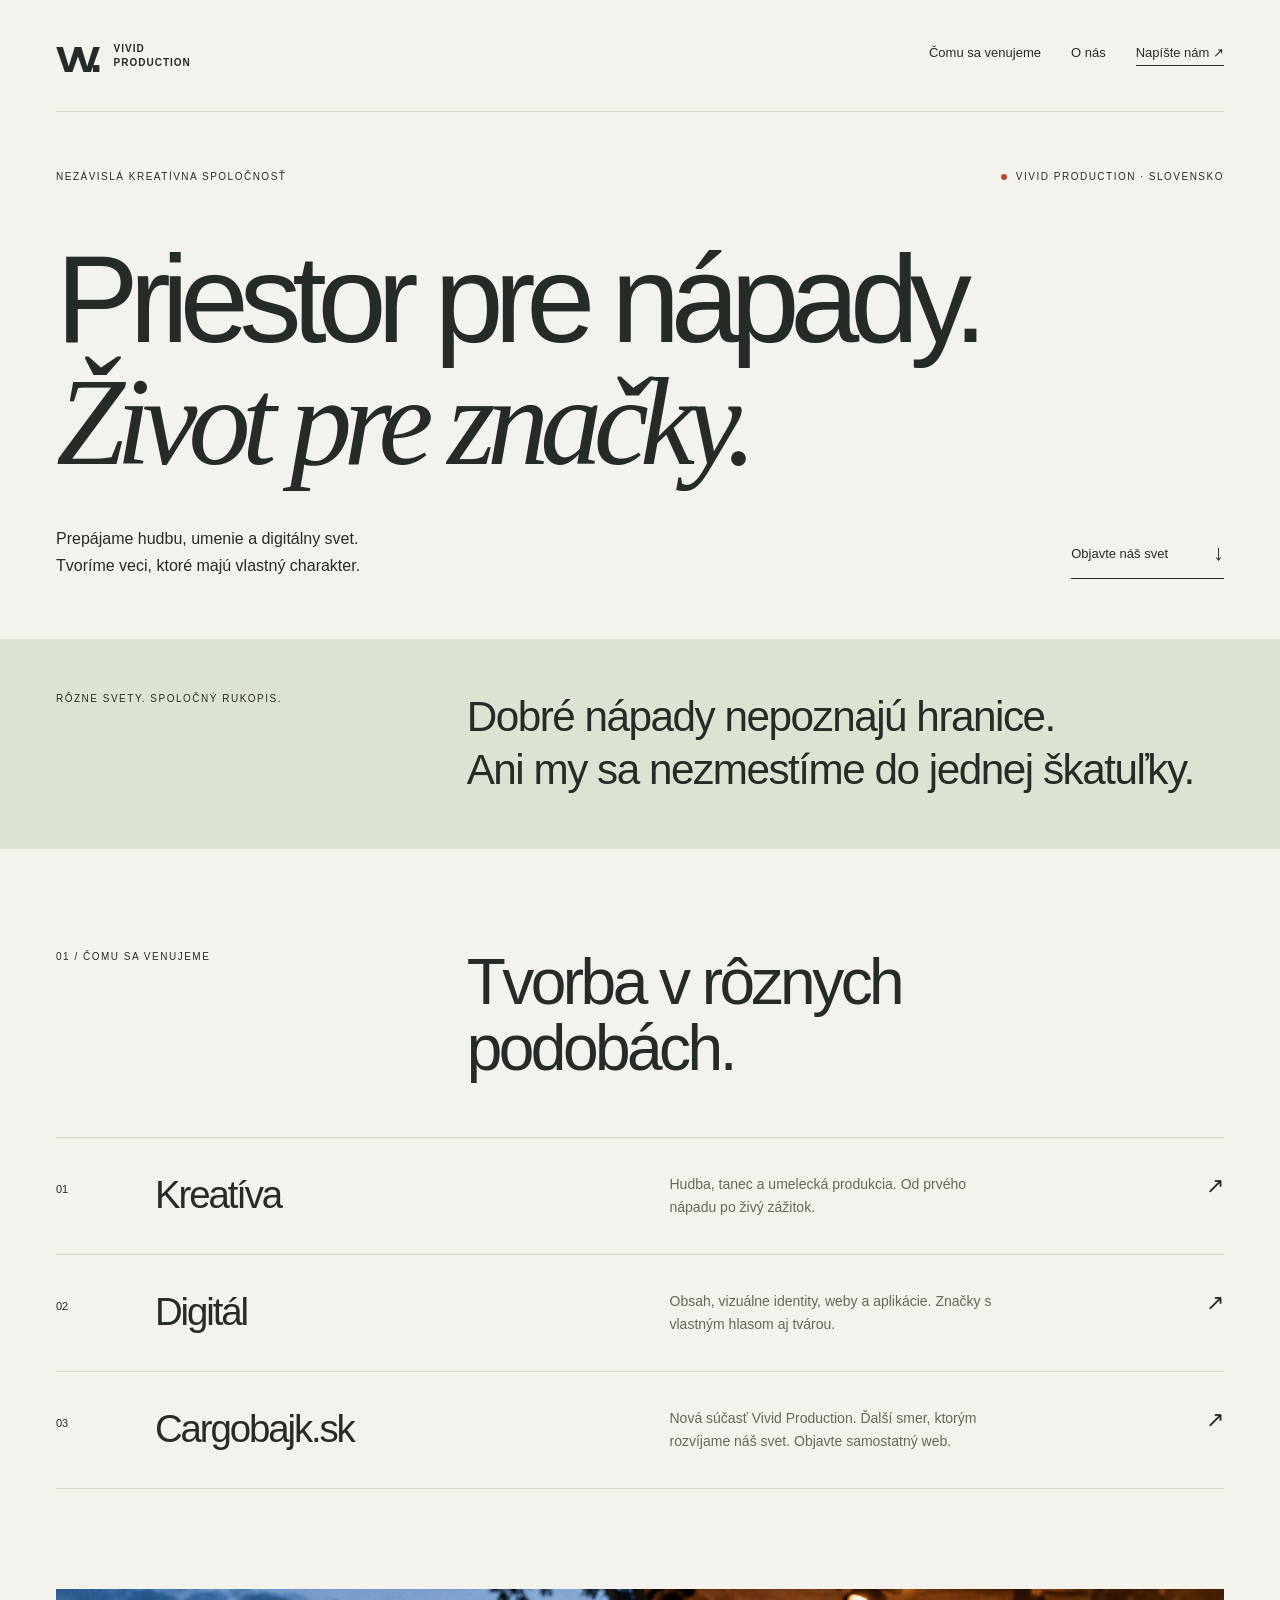
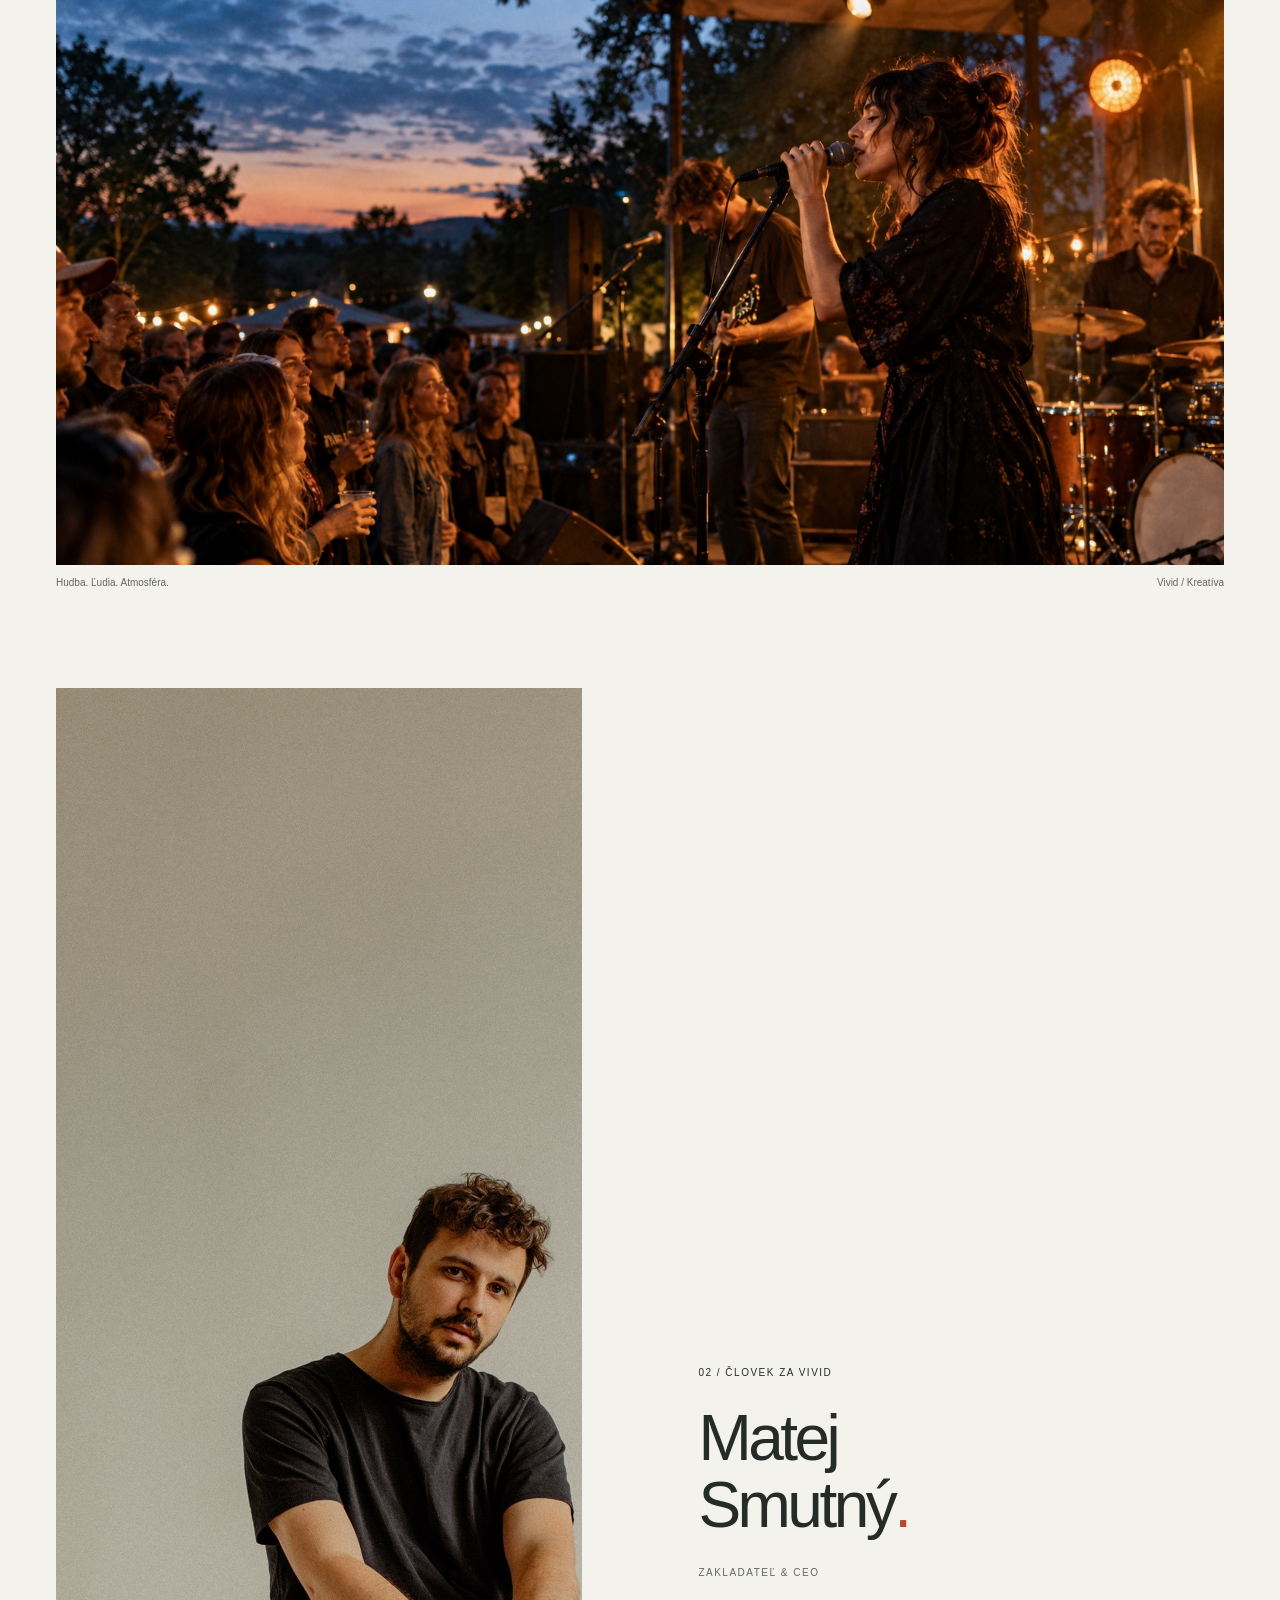
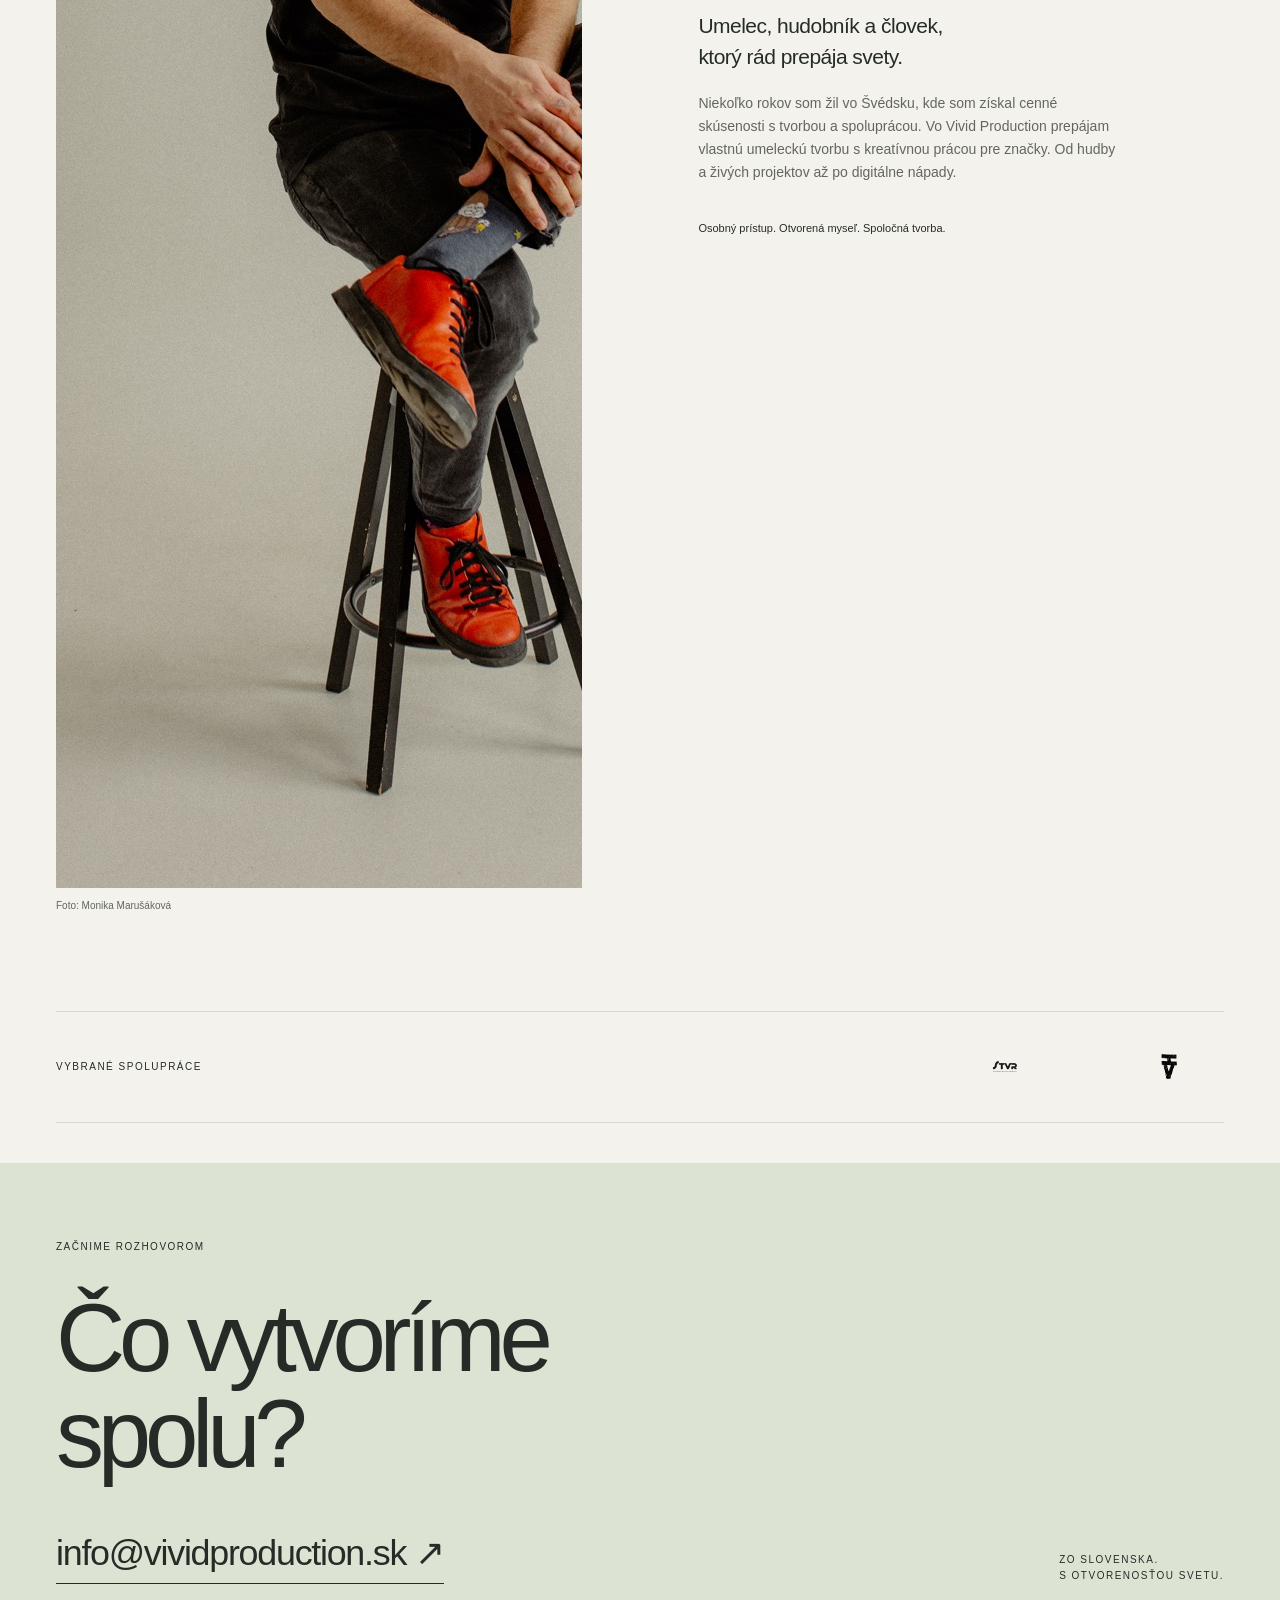
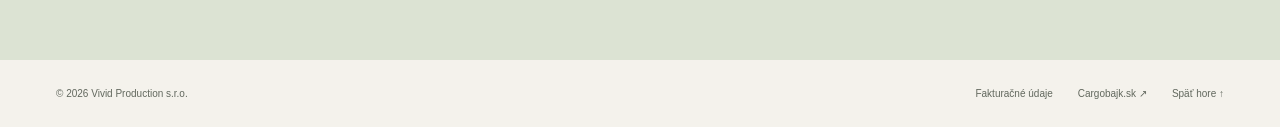
==== commit bd3a355b: "Redesign Vivid with Scandinavian visual identity and founder portrait" ====
--- a/index.html
+++ b/index.html
@@ -1,39 +1,7 @@
 <!doctype html>
-<html lang="sk">
-<head>
-<meta charset="utf-8">
-<meta name="viewport" content="width=device-width, initial-scale=1">
-<meta name="theme-color" content="#f3f1eb">
-<meta name="description" content="Vivid Production. Kreatíva, digitál a náš nový projekt Cargobajk.sk.">
-<title>Vivid Production</title>
-<style>
-:root{--paper:#f3f1eb;--ink:#20211e;--line:rgba(32,33,30,.16)}*{box-sizing:border-box}html,body{margin:0;min-height:100%;background:var(--paper);color:var(--ink);font-family:Arial,Helvetica,sans-serif}body{min-height:100svh}.wordmark{position:absolute;top:34px;left:50%;transform:translateX(-50%);font-size:12px;line-height:1.35;font-weight:600;letter-spacing:.2em;text-align:center;text-decoration:none;color:var(--ink)}main{min-height:100svh;display:grid;grid-template-columns:repeat(3,minmax(0,1fr));padding:100px 0 34px}.door{display:flex;align-items:center;justify-content:center;position:relative;text-decoration:none;color:inherit;min-height:calc(100svh - 134px);transition:background .3s ease}.door:not(:last-child){border-right:1px solid var(--line)}.door:hover{background:rgba(255,255,255,.42)}.door:focus-visible{outline:2px solid var(--ink);outline-offset:-8px}.door-cargo:hover{background:#e8eddf}.door p{text-align:center;padding:0 18px;line-height:1.6}.external{font-size:.65em;vertical-align:top}.door-content{display:flex;flex-direction:column;align-items:center;gap:24px;transform:translateY(-5px)}.door svg{width:54px;height:54px;stroke:currentColor;stroke-width:1.15;fill:none;transition:transform .3s ease}.door:hover svg{transform:translateY(-5px)}.door h1{font-weight:400;font-size:clamp(21px,2.1vw,29px);letter-spacing:.02em;margin:0}.door p{font-size:10px;letter-spacing:.16em;text-transform:uppercase;color:#77776f;margin:0}@media(max-width:650px){.wordmark{top:23px}main{grid-template-columns:1fr;padding:72px 0 20px}.door{min-height:calc((100svh - 92px)/3)}.door:not(:last-child){border-right:0;border-bottom:1px solid var(--line)}.door-content{gap:15px}.door svg{width:43px;height:43px}.door h1{font-size:22px}}
-</style>
-</head>
-<body>
-<a class="wordmark" href="index.html">VIVID<br>PRODUCTION</a>
-<main aria-label="Vyberte si oblasť">
-<a class="door" href="kreativa.html">
-<span class="door-content">
-<svg viewBox="0 0 48 48" aria-hidden="true"><path d="M29 8v24.5a7 7 0 1 1-3-5.7V14l16-4v18.5a7 7 0 1 1-3-5.7V7z"/><path d="M26 14 42 10"/></svg>
-<h1>Kreatíva</h1>
-<p>Hudba, tanec, umenie</p>
-</span>
-</a>
-<a class="door" href="digital.html">
-<span class="door-content">
-<svg viewBox="0 0 48 48" aria-hidden="true"><rect x="6" y="8" width="36" height="31" rx="2"/><path d="M6 16h36M12 12h.1M16 12h.1M20 12h.1M18 25h12M18 30h12M18 35h7"/></svg>
-<h1>Digitál</h1>
-<p>Obsah, weby, aplikácie</p>
-</span>
-</a>
-<a class="door door-cargo" href="https://cargobajk.sk" aria-label="Cargobajk.sk — nová súčasť Vivid Production, prejsť na web">
-<span class="door-content">
-<svg viewBox="0 0 48 48" aria-hidden="true"><circle cx="10" cy="34" r="7"/><circle cx="38" cy="34" r="7"/><path d="m10 34 9-19h7l12 19H10l11-13 5 13M15 15h8M29 11h5l4 23"/><path d="M3 17h11v8H3z"/></svg>
-<h1>Cargobajk.sk <span class="external" aria-hidden="true">↗</span></h1>
-<p>Nová súčasť Vivid Production</p>
-</span>
-</a>
-</main>
-</body>
-</html>
+<html lang="sk"><head><meta charset="utf-8"><meta name="viewport" content="width=device-width, initial-scale=1"><meta name="theme-color" content="#f4f2ec"><meta name="description" content="Nezávislá kreatívna spoločnosť. Hudba, umenie, obsah, weby a aplikácie. Objavte svet Vivid Production a Cargobajk.sk."><title>Vivid Production — Kreatíva. Digitál. Nové smery.</title><link rel="icon" href="assets/favicon.svg" type="image/svg+xml"><link rel="stylesheet" href="vivid.css"></head><body id="top"><a class="skip" href="#main">Prejsť na obsah</a><div class="wrap"><header class="header"><a class="brand" href="index.html" aria-label="Vivid Production — domov"><span class="brand-mark" aria-hidden="true">vv.</span><span class="brand-name">VIVID<br>PRODUCTION</span></a><nav class="nav" aria-label="Hlavná navigácia"><a href="index.html#oblasti">Čomu sa venujeme</a><a href="index.html#o-nas">O nás</a><a class="contact-link" href="#kontakt">Napíšte nám ↗</a></nav></header></div><main id="main"><div class="wrap"><section class="hero"><div class="hero-top"><span class="eyebrow">Nezávislá kreatívna spoločnosť</span><span class="eyebrow status"><span class="dot" aria-hidden="true"></span>Vivid Production · Slovensko</span></div><h1>Priestor pre nápady.<br><em>Život pre značky.</em></h1><div class="hero-bottom"><p>Prepájame hudbu, umenie a digitálny svet.<br>Tvoríme veci, ktoré majú vlastný charakter.</p><a class="text-link" href="#oblasti">Objavte náš svet <span class="arrow" aria-hidden="true">↓</span></a></div></section></div>
+<section class="manifesto"><div class="wrap manifesto-inner"><span class="eyebrow">Rôzne svety. Spoločný rukopis.</span><p>Dobré nápady nepoznajú hranice.<br>Ani my sa nezmestíme do jednej škatuľky.</p></div></section>
+<div class="wrap"><section class="section" id="oblasti"><div class="section-head"><span class="eyebrow">01 / Čomu sa venujeme</span><h2>Tvorba v rôznych<br>podobách.</h2></div><div class="fields"><a class="field" href="kreativa.html"><span class="number">01</span><h3>Kreatíva</h3><p>Hudba, tanec a umelecká produkcia. Od prvého nápadu po živý zážitok.</p><span class="arrow" aria-hidden="true">↗</span></a><a class="field" href="digital.html"><span class="number">02</span><h3>Digitál</h3><p>Obsah, vizuálne identity, weby a aplikácie. Značky s vlastným hlasom aj tvárou.</p><span class="arrow" aria-hidden="true">↗</span></a><a class="field" href="https://cargobajk.sk"><span class="number">03</span><h3>Cargobajk.sk</h3><p>Nová súčasť Vivid Production. Ďalší smer, ktorým rozvíjame náš svet. Objavte samostatný web.</p><span class="arrow" aria-hidden="true">↗</span></a></div></section>
+<figure><img class="wide-image" src="vivid-concert.jpg" width="1536" height="1024" alt="Komorný koncert pod holým nebom — speváčka s kapelou" loading="lazy"><figcaption class="image-caption"><span>Hudba. Ľudia. Atmosféra.</span><span>Vivid / Kreatíva</span></figcaption></figure>
+<section class="section founder" id="o-nas"><figure><img src="assets/matej-smutny-monika-marusakova.jpg" alt="Matej Smutný, zakladateľ Vivid Production, sedí na vysokej stoličke" width="1200" height="1800" loading="lazy"><figcaption>Foto: Monika Marušáková</figcaption></figure><div><span class="eyebrow">02 / Človek za Vivid</span><h2>Matej<br>Smutný<span style="color:var(--accent)">.</span></h2><span class="eyebrow muted">Zakladateľ &amp; CEO</span><p class="intro">Umelec, hudobník a človek,<br>ktorý rád prepája svety.</p><p class="bio">Niekoľko rokov som žil vo Švédsku, kde som získal cenné skúsenosti s tvorbou a spoluprácou. Vo Vivid Production prepájam vlastnú umeleckú tvorbu s kreatívnou prácou pre značky. Od hudby a živých projektov až po digitálne nápady.</p><p class="signature">Osobný prístup. Otvorená myseľ. Spoločná tvorba.</p></div></section>
+<section class="partners" aria-label="Vybrané spolupráce"><span class="eyebrow">Vybrané spolupráce</span><div class="partner-logos"><img src="stvr.png" alt="STVR" loading="lazy"><img src="vividhues.png" alt="Vivid Hues" loading="lazy"></div></section></div><section class="contact" id="kontakt"><div class="wrap"><div class="eyebrow">Začnime rozhovorom</div><h2>Čo vytvoríme<br>spolu?</h2><div class="contact-bottom"><a class="contact-email" href="mailto:info@vividproduction.sk">info@vividproduction.sk ↗</a><span class="eyebrow">Zo Slovenska.<br>S otvorenosťou svetu.</span></div></div></section></main><div class="wrap"><footer class="footer"><span>© 2026 Vivid Production s.r.o.</span><div class="footer-links"><a href="fakturacne-udaje.html">Fakturačné údaje</a><a href="https://cargobajk.sk">Cargobajk.sk ↗</a><a href="#top">Späť hore ↑</a></div></footer></div></body></html>
--- a/vivid.css
+++ b/vivid.css
@@ -0,0 +1,2 @@
+@charset "UTF-8";
+:root{--paper:#f4f2ec;--ink:#252c27;--muted:#62685e;--line:#d6d9ce;--sage:#dce3d3;--accent:#b9472d}*{box-sizing:border-box}html{scroll-behavior:smooth;scroll-padding-top:30px}body{margin:0;background:var(--paper);color:var(--ink);font-family:Arial,Helvetica,sans-serif;-webkit-font-smoothing:antialiased}a{color:inherit;text-decoration:none}a:focus-visible,summary:focus-visible{outline:2px solid var(--accent);outline-offset:6px}::selection{background:var(--sage)}img{display:block;width:100%;object-fit:cover}p{line-height:1.65}h1,h2,h3,p,figure{margin:0}h1,h2,h3{font-weight:400}.wrap{width:calc(100% - 112px);max-width:1480px;margin:auto}.header{display:flex;justify-content:space-between;align-items:center;min-height:112px;border-bottom:1px solid var(--line);gap:24px}.brand{display:flex;align-items:center;gap:12px}.brand-mark{font-size:46px;font-weight:700;letter-spacing:-7px;line-height:1;padding-right:6px}.brand-name{font-size:10px;line-height:1.35;font-weight:600;letter-spacing:.1em}.nav{display:flex;gap:30px;font-size:13px}.nav a:hover,.text-link:hover{color:var(--accent)}.nav .contact-link{border-bottom:1px solid;padding-bottom:5px}.eyebrow{font-size:10px;letter-spacing:.15em;text-transform:uppercase;line-height:1.6}.muted{color:var(--muted)}.hero{padding:57px 0 60px}.hero-top{display:flex;justify-content:space-between;gap:20px}.status{display:flex;align-items:center;gap:9px}.dot{height:6px;width:6px;background:var(--accent);border-radius:50%}.hero h1{font-size:clamp(70px,9.7vw,155px);line-height:.98;letter-spacing:-.075em;margin:54px 0 43px;max-width:1250px}.hero h1 em{font-family:Georgia,serif;font-weight:400;letter-spacing:-.07em}.hero-bottom{display:grid;grid-template-columns:1fr 1fr;align-items:end;gap:35px}.hero-bottom p{max-width:430px;font-size:16px}.text-link{display:inline-flex;align-items:center;justify-content:space-between;gap:45px;border-bottom:1px solid var(--ink);padding:0 0 12px;font-size:13px;width:fit-content}.hero-bottom .text-link{justify-self:end}.arrow{font-size:22px}.manifesto{background:var(--sage);padding:52px 0}.manifesto-inner{display:grid;grid-template-columns:1fr 2fr;gap:32px}.manifesto p{font-size:clamp(23px,3.3vw,44px);line-height:1.25;letter-spacing:-.035em;max-width:900px}.section{padding:100px 0}.section-head{display:grid;grid-template-columns:1fr 2fr;gap:32px;margin-bottom:55px}.section h2{font-size:clamp(38px,5vw,72px);line-height:1.04;letter-spacing:-.055em}.fields{border-top:1px solid var(--line)}.field{display:grid;grid-template-columns:75px 1fr 1fr 40px;gap:24px;border-bottom:1px solid var(--line);padding:35px 0;align-items:start;transition:color .2s}.field:hover{color:var(--accent)}.field .number{font-size:11px;padding-top:10px}.field h3{font-size:clamp(30px,3vw,45px);letter-spacing:-.055em}.field p{font-size:14px;max-width:340px;color:var(--muted)}.field .arrow{justify-self:end}.wide-image{height:clamp(280px,45vw,650px)}.image-caption{display:flex;justify-content:space-between;padding-top:12px;font-size:10px;color:var(--muted)}.founder{display:grid;grid-template-columns:1fr 1fr;gap:10%;align-items:center}.founder figure{max-width:540px}.founder img{aspect-ratio:4/5;object-fit:cover;object-position:center bottom}.founder figcaption{font-size:10px;color:var(--muted);margin-top:12px}.founder h2{margin:24px 0}.founder .intro{font-size:21px;line-height:1.45;letter-spacing:-.025em;margin:30px 0 20px}.founder .bio{font-size:14px;max-width:420px;color:var(--muted)}.founder .signature{margin-top:35px;font-size:11px}.partners{padding:35px 0;border-top:1px solid var(--line);border-bottom:1px solid var(--line);display:flex;justify-content:space-between;align-items:center;gap:30px}.partner-logos{display:flex;gap:55px;align-items:center}.partner-logos img{width:110px;height:40px;object-fit:contain;filter:grayscale(1)}.contact{background:var(--sage);padding:76px 0;margin-top:40px}.contact h2{font-size:clamp(45px,7.5vw,112px);line-height:1;letter-spacing:-.065em;margin:35px 0 50px}.contact-bottom{display:flex;justify-content:space-between;align-items:end;gap:30px}.contact-email{font-size:clamp(18px,2.8vw,36px);letter-spacing:-.035em;border-bottom:1px solid;padding-bottom:9px}.footer{display:flex;justify-content:space-between;gap:24px;font-size:10px;padding:28px 0;color:var(--muted)}.footer-links{display:flex;gap:25px}.skip{position:absolute;top:-100px;left:20px;background:var(--paper);padding:15px;z-index:10}.skip:focus{top:10px}.detail-hero{padding:70px 0 60px}.detail-hero h1{font-size:clamp(64px,10vw,140px);line-height:.98;letter-spacing:-.075em;margin:35px 0}.detail-hero p{max-width:520px;font-size:18px}.services-grid{display:grid;grid-template-columns:repeat(3,1fr);gap:0 40px;border-top:1px solid var(--line)}.service{padding:28px 0 36px;border-bottom:1px solid var(--line)}.service h3{font-size:23px;letter-spacing:-.035em;margin-bottom:15px}.service p{font-size:14px;color:var(--muted)}.about-link{padding:35px 0;border-bottom:1px solid var(--line);display:flex;justify-content:space-between;gap:20px;align-items:center}.billing{padding:90px 0;min-height:65vh}.billing h1{font-size:clamp(40px,6vw,80px);letter-spacing:-.06em;margin-bottom:50px}.billing-grid{display:grid;grid-template-columns:1fr 1fr;gap:30px}.billing p{font-size:17px}.billing h2{font-size:13px;margin-bottom:18px;color:var(--muted)}@media(min-width:1600px){.hero{padding-top:75px;padding-bottom:80px}}@media(max-width:900px){.wrap{width:calc(100% - 56px)}.header{min-height:95px}.nav{gap:18px}.field{grid-template-columns:35px 1fr 1fr 24px;gap:15px}.founder{gap:7%}.section{padding:75px 0}.hero h1{margin:50px 0 35px}.services-grid{grid-template-columns:repeat(2,1fr)}}@media(max-width:600px){.wrap{width:calc(100% - 40px)}.header{align-items:center;min-height:108px;gap:14px}.brand-mark{font-size:38px}.brand-name{font-size:8px}.nav{gap:11px 17px;flex-wrap:wrap;justify-content:flex-end;max-width:210px;font-size:11px}.hero{padding:33px 0 40px}.hero-top .eyebrow{font-size:8px}.hero h1{font-size:clamp(58px,12.8vw,78px);margin:45px 0 30px}.hero-bottom{grid-template-columns:1fr;gap:28px}.hero-bottom p{font-size:14px;max-width:310px}.hero-bottom .text-link{justify-self:start}.manifesto{padding:34px 0}.manifesto-inner,.section-head{grid-template-columns:1fr;gap:24px}.manifesto p{font-size:27px}.section{padding:60px 0}.section-head{margin-bottom:34px}.field{grid-template-columns:24px 1fr 24px;padding:26px 0;gap:12px}.field h3{font-size:32px}.field p{grid-column:2;grid-row:2;font-size:13px}.field .arrow{grid-column:3;grid-row:1}.founder{grid-template-columns:1fr;gap:35px}.founder figure{max-width:none}.founder img{max-height:650px;object-position:center 60%}.founder h2{font-size:50px}.founder .intro{margin:22px 0 15px}.partners{align-items:start;flex-direction:column;gap:25px}.partner-logos{gap:35px}.partner-logos img{width:95px;height:35px}.contact{padding:48px 0;margin-top:10px}.contact h2{margin:26px 0 35px;font-size:53px}.contact-bottom{align-items:start;flex-direction:column}.contact-email{font-size:23px}.footer{flex-direction:column;gap:15px}.services-grid{grid-template-columns:1fr}.detail-hero{padding:45px 0}.detail-hero h1{font-size:64px}.detail-hero p{font-size:16px}.about-link{align-items:start;flex-direction:column}.billing-grid{grid-template-columns:1fr}.image-caption{gap:20px}.wide-image{height:300px}}@media(prefers-reduced-motion:reduce){html{scroll-behavior:auto}*{transition:none!important}}
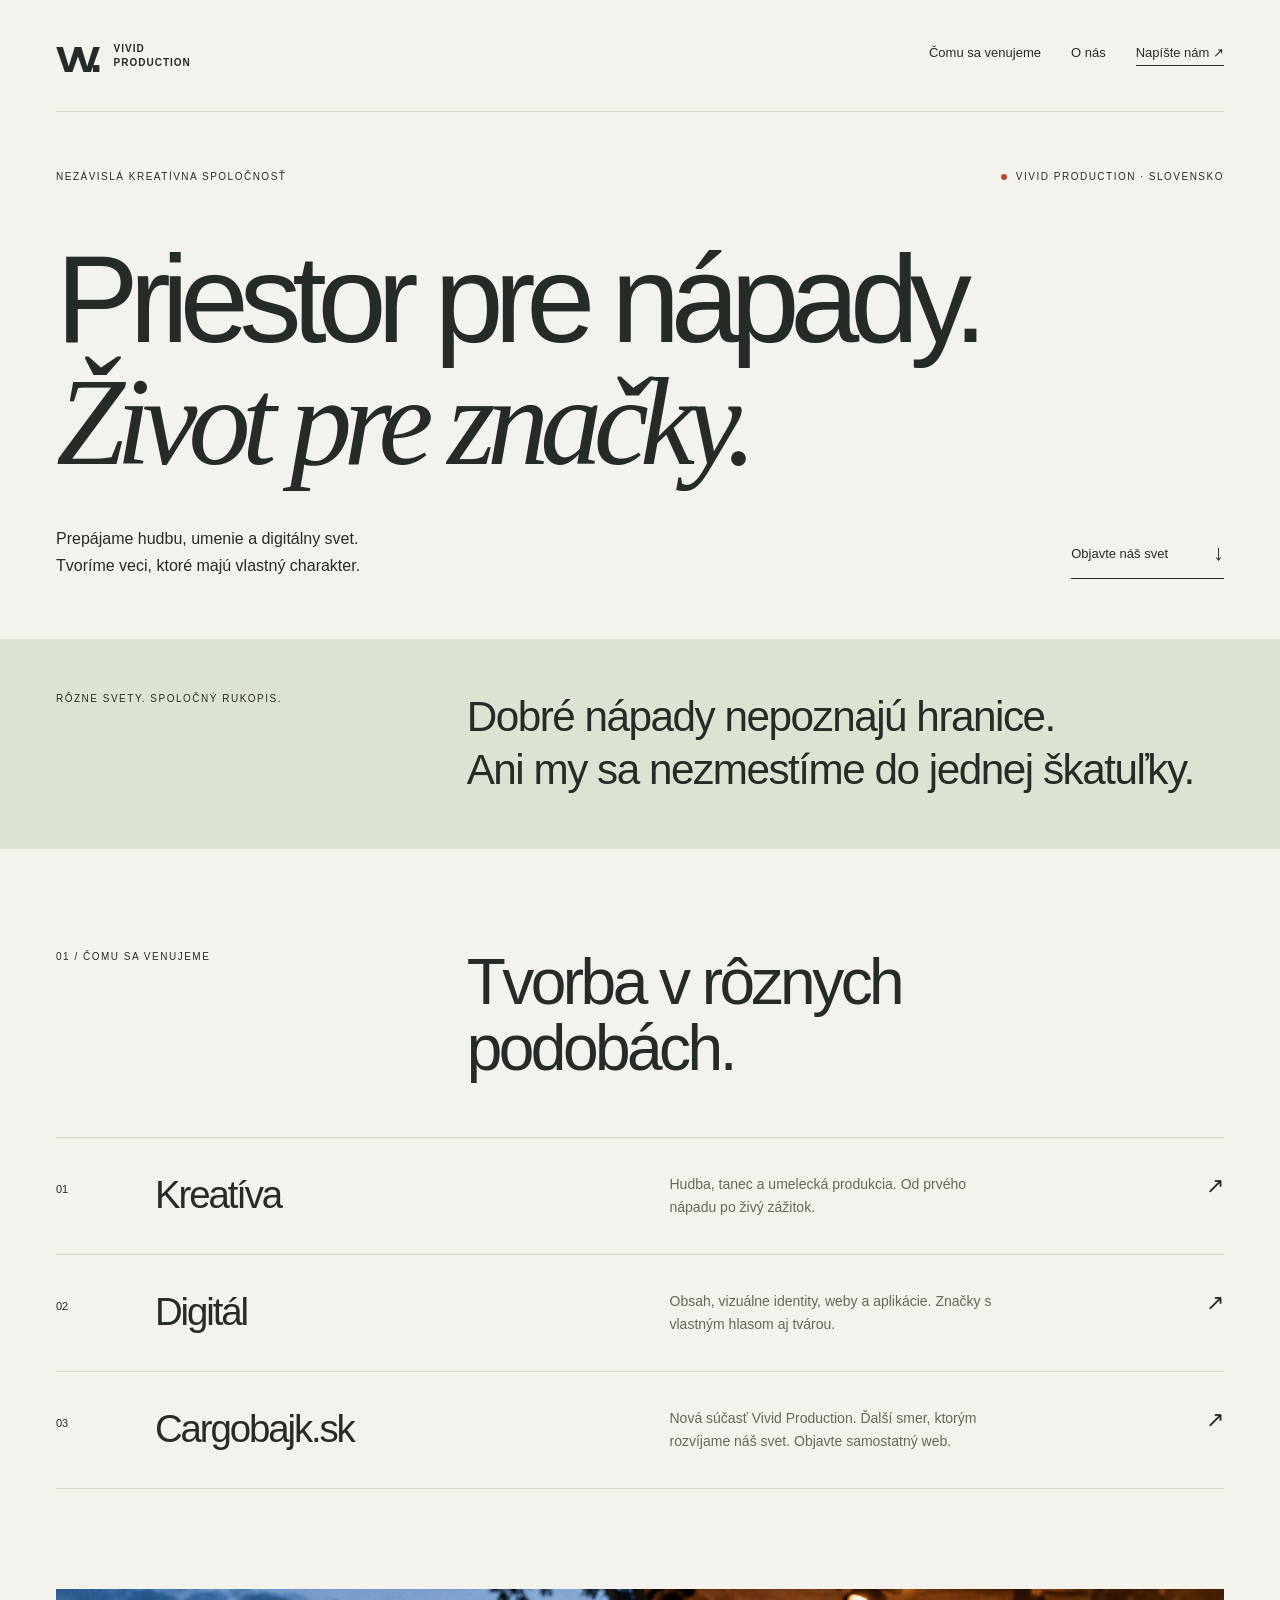
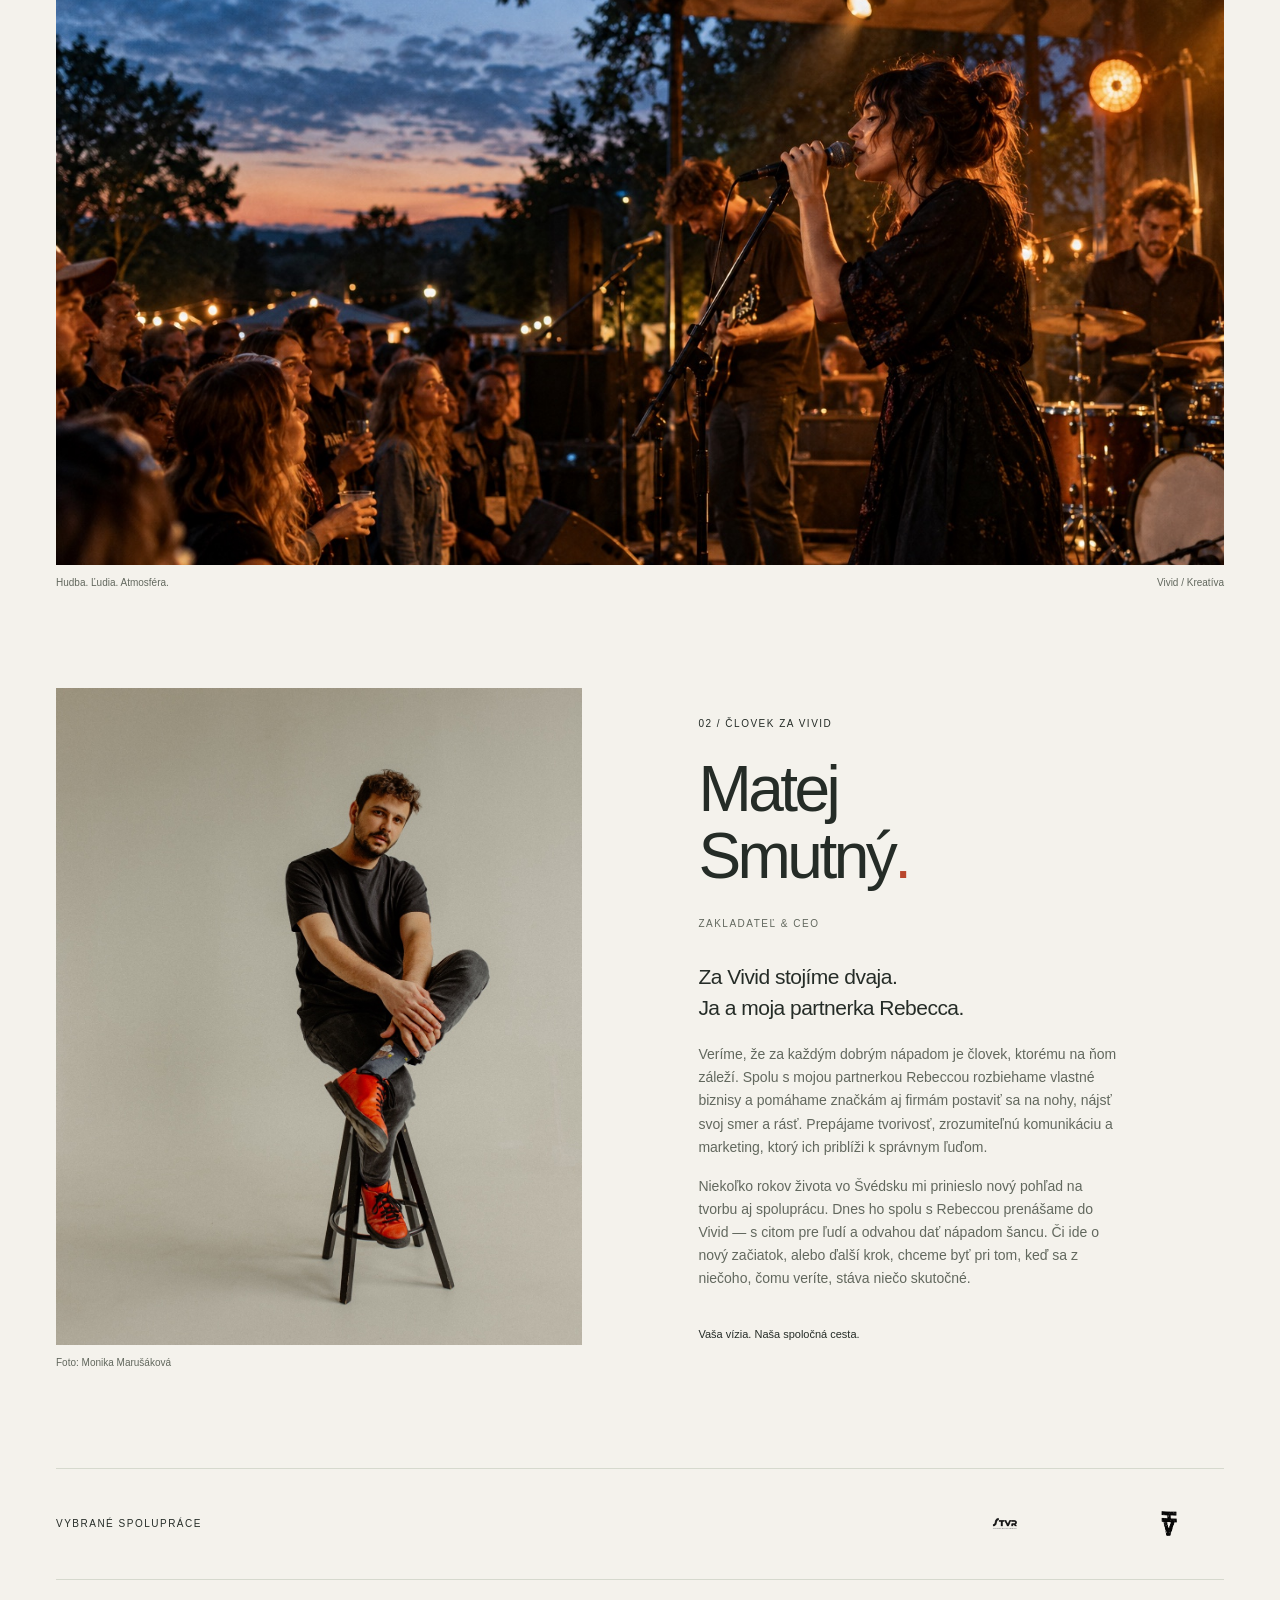
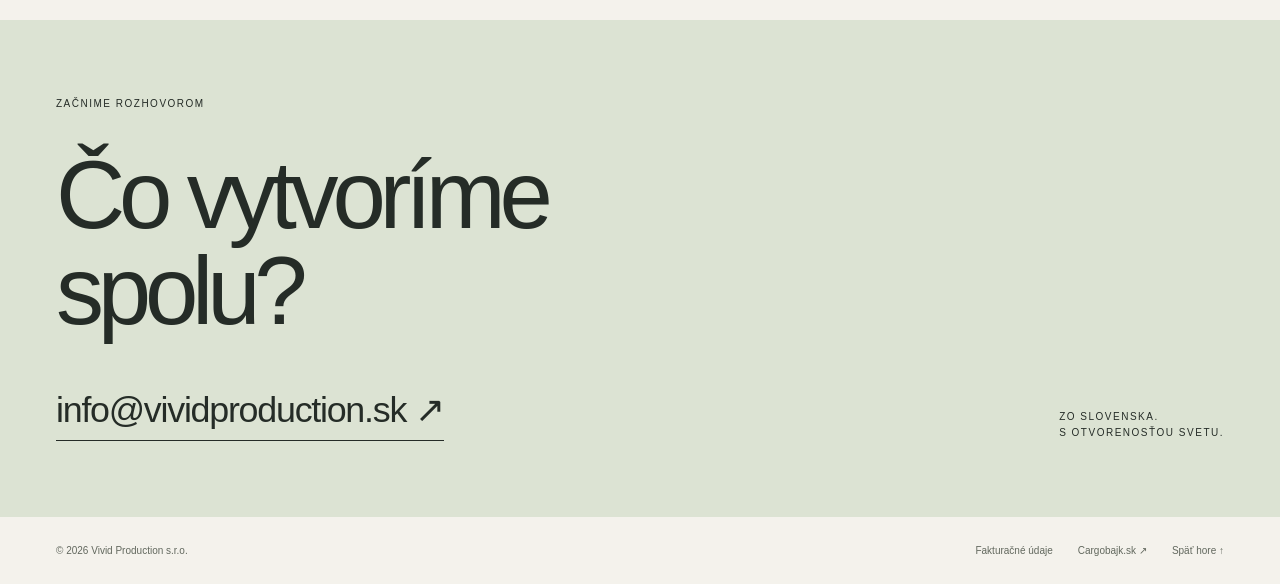
==== commit 032ac41e: "Introduce Rebecca and shared mission in founder biography" ====
--- a/index.html
+++ b/index.html
@@ -3,5 +3,5 @@
 <section class="manifesto"><div class="wrap manifesto-inner"><span class="eyebrow">Rôzne svety. Spoločný rukopis.</span><p>Dobré nápady nepoznajú hranice.<br>Ani my sa nezmestíme do jednej škatuľky.</p></div></section>
 <div class="wrap"><section class="section" id="oblasti"><div class="section-head"><span class="eyebrow">01 / Čomu sa venujeme</span><h2>Tvorba v rôznych<br>podobách.</h2></div><div class="fields"><a class="field" href="kreativa.html"><span class="number">01</span><h3>Kreatíva</h3><p>Hudba, tanec a umelecká produkcia. Od prvého nápadu po živý zážitok.</p><span class="arrow" aria-hidden="true">↗</span></a><a class="field" href="digital.html"><span class="number">02</span><h3>Digitál</h3><p>Obsah, vizuálne identity, weby a aplikácie. Značky s vlastným hlasom aj tvárou.</p><span class="arrow" aria-hidden="true">↗</span></a><a class="field" href="https://cargobajk.sk"><span class="number">03</span><h3>Cargobajk.sk</h3><p>Nová súčasť Vivid Production. Ďalší smer, ktorým rozvíjame náš svet. Objavte samostatný web.</p><span class="arrow" aria-hidden="true">↗</span></a></div></section>
 <figure><img class="wide-image" src="vivid-concert.jpg" width="1536" height="1024" alt="Komorný koncert pod holým nebom — speváčka s kapelou" loading="lazy"><figcaption class="image-caption"><span>Hudba. Ľudia. Atmosféra.</span><span>Vivid / Kreatíva</span></figcaption></figure>
-<section class="section founder" id="o-nas"><figure><img src="assets/matej-smutny-monika-marusakova.jpg" alt="Matej Smutný, zakladateľ Vivid Production, sedí na vysokej stoličke" width="1200" height="1800" loading="lazy"><figcaption>Foto: Monika Marušáková</figcaption></figure><div><span class="eyebrow">02 / Človek za Vivid</span><h2>Matej<br>Smutný<span style="color:var(--accent)">.</span></h2><span class="eyebrow muted">Zakladateľ &amp; CEO</span><p class="intro">Umelec, hudobník a človek,<br>ktorý rád prepája svety.</p><p class="bio">Niekoľko rokov som žil vo Švédsku, kde som získal cenné skúsenosti s tvorbou a spoluprácou. Vo Vivid Production prepájam vlastnú umeleckú tvorbu s kreatívnou prácou pre značky. Od hudby a živých projektov až po digitálne nápady.</p><p class="signature">Osobný prístup. Otvorená myseľ. Spoločná tvorba.</p></div></section>
+<section class="section founder" id="o-nas"><figure><img src="assets/matej-smutny-monika-marusakova.jpg" alt="Matej Smutný, zakladateľ Vivid Production, sedí na vysokej stoličke" width="1200" height="1800" loading="lazy"><figcaption>Foto: Monika Marušáková</figcaption></figure><div><span class="eyebrow">02 / Človek za Vivid</span><h2>Matej<br>Smutný<span style="color:var(--accent)">.</span></h2><span class="eyebrow muted">Zakladateľ &amp; CEO</span><p class="intro">Za Vivid stojíme dvaja.<br>Ja a moja partnerka Rebecca.</p><p class="bio">Veríme, že za každým dobrým nápadom je človek, ktorému na ňom záleží. Spolu s mojou partnerkou Rebeccou rozbiehame vlastné biznisy a pomáhame značkám aj firmám postaviť sa na nohy, nájsť svoj smer a rásť. Prepájame tvorivosť, zrozumiteľnú komunikáciu a marketing, ktorý ich priblíži k správnym ľuďom.</p><p class="bio" style="margin-top:16px">Niekoľko rokov života vo Švédsku mi prinieslo nový pohľad na tvorbu aj spoluprácu. Dnes ho spolu s Rebeccou prenášame do Vivid — s citom pre ľudí a odvahou dať nápadom šancu. Či ide o nový začiatok, alebo ďalší krok, chceme byť pri tom, keď sa z niečoho, čomu veríte, stáva niečo skutočné.</p><p class="signature">Vaša vízia. Naša spoločná cesta.</p></div></section>
 <section class="partners" aria-label="Vybrané spolupráce"><span class="eyebrow">Vybrané spolupráce</span><div class="partner-logos"><img src="stvr.png" alt="STVR" loading="lazy"><img src="vividhues.png" alt="Vivid Hues" loading="lazy"></div></section></div><section class="contact" id="kontakt"><div class="wrap"><div class="eyebrow">Začnime rozhovorom</div><h2>Čo vytvoríme<br>spolu?</h2><div class="contact-bottom"><a class="contact-email" href="mailto:info@vividproduction.sk">info@vividproduction.sk ↗</a><span class="eyebrow">Zo Slovenska.<br>S otvorenosťou svetu.</span></div></div></section></main><div class="wrap"><footer class="footer"><span>© 2026 Vivid Production s.r.o.</span><div class="footer-links"><a href="fakturacne-udaje.html">Fakturačné údaje</a><a href="https://cargobajk.sk">Cargobajk.sk ↗</a><a href="#top">Späť hore ↑</a></div></footer></div></body></html>
--- a/vivid.css
+++ b/vivid.css
@@ -1,2 +1,2 @@
 @charset "UTF-8";
-:root{--paper:#f4f2ec;--ink:#252c27;--muted:#62685e;--line:#d6d9ce;--sage:#dce3d3;--accent:#b9472d}*{box-sizing:border-box}html{scroll-behavior:smooth;scroll-padding-top:30px}body{margin:0;background:var(--paper);color:var(--ink);font-family:Arial,Helvetica,sans-serif;-webkit-font-smoothing:antialiased}a{color:inherit;text-decoration:none}a:focus-visible,summary:focus-visible{outline:2px solid var(--accent);outline-offset:6px}::selection{background:var(--sage)}img{display:block;width:100%;object-fit:cover}p{line-height:1.65}h1,h2,h3,p,figure{margin:0}h1,h2,h3{font-weight:400}.wrap{width:calc(100% - 112px);max-width:1480px;margin:auto}.header{display:flex;justify-content:space-between;align-items:center;min-height:112px;border-bottom:1px solid var(--line);gap:24px}.brand{display:flex;align-items:center;gap:12px}.brand-mark{font-size:46px;font-weight:700;letter-spacing:-7px;line-height:1;padding-right:6px}.brand-name{font-size:10px;line-height:1.35;font-weight:600;letter-spacing:.1em}.nav{display:flex;gap:30px;font-size:13px}.nav a:hover,.text-link:hover{color:var(--accent)}.nav .contact-link{border-bottom:1px solid;padding-bottom:5px}.eyebrow{font-size:10px;letter-spacing:.15em;text-transform:uppercase;line-height:1.6}.muted{color:var(--muted)}.hero{padding:57px 0 60px}.hero-top{display:flex;justify-content:space-between;gap:20px}.status{display:flex;align-items:center;gap:9px}.dot{height:6px;width:6px;background:var(--accent);border-radius:50%}.hero h1{font-size:clamp(70px,9.7vw,155px);line-height:.98;letter-spacing:-.075em;margin:54px 0 43px;max-width:1250px}.hero h1 em{font-family:Georgia,serif;font-weight:400;letter-spacing:-.07em}.hero-bottom{display:grid;grid-template-columns:1fr 1fr;align-items:end;gap:35px}.hero-bottom p{max-width:430px;font-size:16px}.text-link{display:inline-flex;align-items:center;justify-content:space-between;gap:45px;border-bottom:1px solid var(--ink);padding:0 0 12px;font-size:13px;width:fit-content}.hero-bottom .text-link{justify-self:end}.arrow{font-size:22px}.manifesto{background:var(--sage);padding:52px 0}.manifesto-inner{display:grid;grid-template-columns:1fr 2fr;gap:32px}.manifesto p{font-size:clamp(23px,3.3vw,44px);line-height:1.25;letter-spacing:-.035em;max-width:900px}.section{padding:100px 0}.section-head{display:grid;grid-template-columns:1fr 2fr;gap:32px;margin-bottom:55px}.section h2{font-size:clamp(38px,5vw,72px);line-height:1.04;letter-spacing:-.055em}.fields{border-top:1px solid var(--line)}.field{display:grid;grid-template-columns:75px 1fr 1fr 40px;gap:24px;border-bottom:1px solid var(--line);padding:35px 0;align-items:start;transition:color .2s}.field:hover{color:var(--accent)}.field .number{font-size:11px;padding-top:10px}.field h3{font-size:clamp(30px,3vw,45px);letter-spacing:-.055em}.field p{font-size:14px;max-width:340px;color:var(--muted)}.field .arrow{justify-self:end}.wide-image{height:clamp(280px,45vw,650px)}.image-caption{display:flex;justify-content:space-between;padding-top:12px;font-size:10px;color:var(--muted)}.founder{display:grid;grid-template-columns:1fr 1fr;gap:10%;align-items:center}.founder figure{max-width:540px}.founder img{aspect-ratio:4/5;object-fit:cover;object-position:center bottom}.founder figcaption{font-size:10px;color:var(--muted);margin-top:12px}.founder h2{margin:24px 0}.founder .intro{font-size:21px;line-height:1.45;letter-spacing:-.025em;margin:30px 0 20px}.founder .bio{font-size:14px;max-width:420px;color:var(--muted)}.founder .signature{margin-top:35px;font-size:11px}.partners{padding:35px 0;border-top:1px solid var(--line);border-bottom:1px solid var(--line);display:flex;justify-content:space-between;align-items:center;gap:30px}.partner-logos{display:flex;gap:55px;align-items:center}.partner-logos img{width:110px;height:40px;object-fit:contain;filter:grayscale(1)}.contact{background:var(--sage);padding:76px 0;margin-top:40px}.contact h2{font-size:clamp(45px,7.5vw,112px);line-height:1;letter-spacing:-.065em;margin:35px 0 50px}.contact-bottom{display:flex;justify-content:space-between;align-items:end;gap:30px}.contact-email{font-size:clamp(18px,2.8vw,36px);letter-spacing:-.035em;border-bottom:1px solid;padding-bottom:9px}.footer{display:flex;justify-content:space-between;gap:24px;font-size:10px;padding:28px 0;color:var(--muted)}.footer-links{display:flex;gap:25px}.skip{position:absolute;top:-100px;left:20px;background:var(--paper);padding:15px;z-index:10}.skip:focus{top:10px}.detail-hero{padding:70px 0 60px}.detail-hero h1{font-size:clamp(64px,10vw,140px);line-height:.98;letter-spacing:-.075em;margin:35px 0}.detail-hero p{max-width:520px;font-size:18px}.services-grid{display:grid;grid-template-columns:repeat(3,1fr);gap:0 40px;border-top:1px solid var(--line)}.service{padding:28px 0 36px;border-bottom:1px solid var(--line)}.service h3{font-size:23px;letter-spacing:-.035em;margin-bottom:15px}.service p{font-size:14px;color:var(--muted)}.about-link{padding:35px 0;border-bottom:1px solid var(--line);display:flex;justify-content:space-between;gap:20px;align-items:center}.billing{padding:90px 0;min-height:65vh}.billing h1{font-size:clamp(40px,6vw,80px);letter-spacing:-.06em;margin-bottom:50px}.billing-grid{display:grid;grid-template-columns:1fr 1fr;gap:30px}.billing p{font-size:17px}.billing h2{font-size:13px;margin-bottom:18px;color:var(--muted)}@media(min-width:1600px){.hero{padding-top:75px;padding-bottom:80px}}@media(max-width:900px){.wrap{width:calc(100% - 56px)}.header{min-height:95px}.nav{gap:18px}.field{grid-template-columns:35px 1fr 1fr 24px;gap:15px}.founder{gap:7%}.section{padding:75px 0}.hero h1{margin:50px 0 35px}.services-grid{grid-template-columns:repeat(2,1fr)}}@media(max-width:600px){.wrap{width:calc(100% - 40px)}.header{align-items:center;min-height:108px;gap:14px}.brand-mark{font-size:38px}.brand-name{font-size:8px}.nav{gap:11px 17px;flex-wrap:wrap;justify-content:flex-end;max-width:210px;font-size:11px}.hero{padding:33px 0 40px}.hero-top .eyebrow{font-size:8px}.hero h1{font-size:clamp(58px,12.8vw,78px);margin:45px 0 30px}.hero-bottom{grid-template-columns:1fr;gap:28px}.hero-bottom p{font-size:14px;max-width:310px}.hero-bottom .text-link{justify-self:start}.manifesto{padding:34px 0}.manifesto-inner,.section-head{grid-template-columns:1fr;gap:24px}.manifesto p{font-size:27px}.section{padding:60px 0}.section-head{margin-bottom:34px}.field{grid-template-columns:24px 1fr 24px;padding:26px 0;gap:12px}.field h3{font-size:32px}.field p{grid-column:2;grid-row:2;font-size:13px}.field .arrow{grid-column:3;grid-row:1}.founder{grid-template-columns:1fr;gap:35px}.founder figure{max-width:none}.founder img{max-height:650px;object-position:center 60%}.founder h2{font-size:50px}.founder .intro{margin:22px 0 15px}.partners{align-items:start;flex-direction:column;gap:25px}.partner-logos{gap:35px}.partner-logos img{width:95px;height:35px}.contact{padding:48px 0;margin-top:10px}.contact h2{margin:26px 0 35px;font-size:53px}.contact-bottom{align-items:start;flex-direction:column}.contact-email{font-size:23px}.footer{flex-direction:column;gap:15px}.services-grid{grid-template-columns:1fr}.detail-hero{padding:45px 0}.detail-hero h1{font-size:64px}.detail-hero p{font-size:16px}.about-link{align-items:start;flex-direction:column}.billing-grid{grid-template-columns:1fr}.image-caption{gap:20px}.wide-image{height:300px}}@media(prefers-reduced-motion:reduce){html{scroll-behavior:auto}*{transition:none!important}}
+:root{--paper:#f4f2ec;--ink:#252c27;--muted:#62685e;--line:#d6d9ce;--sage:#dce3d3;--accent:#b9472d}*{box-sizing:border-box}html{scroll-behavior:smooth;scroll-padding-top:30px}body{margin:0;background:var(--paper);color:var(--ink);font-family:Arial,Helvetica,sans-serif;-webkit-font-smoothing:antialiased}a{color:inherit;text-decoration:none}a:focus-visible,summary:focus-visible{outline:2px solid var(--accent);outline-offset:6px}::selection{background:var(--sage)}img{display:block;width:100%;object-fit:cover}p{line-height:1.65}h1,h2,h3,p,figure{margin:0}h1,h2,h3{font-weight:400}.wrap{width:calc(100% - 112px);max-width:1480px;margin:auto}.header{display:flex;justify-content:space-between;align-items:center;min-height:112px;border-bottom:1px solid var(--line);gap:24px}.brand{display:flex;align-items:center;gap:12px}.brand-mark{font-size:46px;font-weight:700;letter-spacing:-7px;line-height:1;padding-right:6px}.brand-name{font-size:10px;line-height:1.35;font-weight:600;letter-spacing:.1em}.nav{display:flex;gap:30px;font-size:13px}.nav a:hover,.text-link:hover{color:var(--accent)}.nav .contact-link{border-bottom:1px solid;padding-bottom:5px}.eyebrow{font-size:10px;letter-spacing:.15em;text-transform:uppercase;line-height:1.6}.muted{color:var(--muted)}.hero{padding:57px 0 60px}.hero-top{display:flex;justify-content:space-between;gap:20px}.status{display:flex;align-items:center;gap:9px}.dot{height:6px;width:6px;background:var(--accent);border-radius:50%}.hero h1{font-size:clamp(70px,9.7vw,155px);line-height:.98;letter-spacing:-.075em;margin:54px 0 43px;max-width:1250px}.hero h1 em{font-family:Georgia,serif;font-weight:400;letter-spacing:-.07em}.hero-bottom{display:grid;grid-template-columns:1fr 1fr;align-items:end;gap:35px}.hero-bottom p{max-width:430px;font-size:16px}.text-link{display:inline-flex;align-items:center;justify-content:space-between;gap:45px;border-bottom:1px solid var(--ink);padding:0 0 12px;font-size:13px;width:fit-content}.hero-bottom .text-link{justify-self:end}.arrow{font-size:22px}.manifesto{background:var(--sage);padding:52px 0}.manifesto-inner{display:grid;grid-template-columns:1fr 2fr;gap:32px}.manifesto p{font-size:clamp(23px,3.3vw,44px);line-height:1.25;letter-spacing:-.035em;max-width:900px}.section{padding:100px 0}.section-head{display:grid;grid-template-columns:1fr 2fr;gap:32px;margin-bottom:55px}.section h2{font-size:clamp(38px,5vw,72px);line-height:1.04;letter-spacing:-.055em}.fields{border-top:1px solid var(--line)}.field{display:grid;grid-template-columns:75px 1fr 1fr 40px;gap:24px;border-bottom:1px solid var(--line);padding:35px 0;align-items:start;transition:color .2s}.field:hover{color:var(--accent)}.field .number{font-size:11px;padding-top:10px}.field h3{font-size:clamp(30px,3vw,45px);letter-spacing:-.055em}.field p{font-size:14px;max-width:340px;color:var(--muted)}.field .arrow{justify-self:end}.wide-image{height:clamp(280px,45vw,650px)}.image-caption{display:flex;justify-content:space-between;padding-top:12px;font-size:10px;color:var(--muted)}.founder{display:grid;grid-template-columns:1fr 1fr;gap:10%;align-items:center}.founder figure{max-width:540px}.founder img{height:auto;aspect-ratio:4/5;object-fit:cover;object-position:center bottom}.founder figcaption{font-size:10px;color:var(--muted);margin-top:12px}.founder h2{margin:24px 0}.founder .intro{font-size:21px;line-height:1.45;letter-spacing:-.025em;margin:30px 0 20px}.founder .bio{font-size:14px;max-width:420px;color:var(--muted)}.founder .signature{margin-top:35px;font-size:11px}.partners{padding:35px 0;border-top:1px solid var(--line);border-bottom:1px solid var(--line);display:flex;justify-content:space-between;align-items:center;gap:30px}.partner-logos{display:flex;gap:55px;align-items:center}.partner-logos img{width:110px;height:40px;object-fit:contain;filter:grayscale(1)}.contact{background:var(--sage);padding:76px 0;margin-top:40px}.contact h2{font-size:clamp(45px,7.5vw,112px);line-height:1;letter-spacing:-.065em;margin:35px 0 50px}.contact-bottom{display:flex;justify-content:space-between;align-items:end;gap:30px}.contact-email{font-size:clamp(18px,2.8vw,36px);letter-spacing:-.035em;border-bottom:1px solid;padding-bottom:9px}.footer{display:flex;justify-content:space-between;gap:24px;font-size:10px;padding:28px 0;color:var(--muted)}.footer-links{display:flex;gap:25px}.skip{position:absolute;top:-100px;left:20px;background:var(--paper);padding:15px;z-index:10}.skip:focus{top:10px}.detail-hero{padding:70px 0 60px}.detail-hero h1{font-size:clamp(64px,10vw,140px);line-height:.98;letter-spacing:-.075em;margin:35px 0}.detail-hero p{max-width:520px;font-size:18px}.services-grid{display:grid;grid-template-columns:repeat(3,1fr);gap:0 40px;border-top:1px solid var(--line)}.service{padding:28px 0 36px;border-bottom:1px solid var(--line)}.service h3{font-size:23px;letter-spacing:-.035em;margin-bottom:15px}.service p{font-size:14px;color:var(--muted)}.about-link{padding:35px 0;border-bottom:1px solid var(--line);display:flex;justify-content:space-between;gap:20px;align-items:center}.billing{padding:90px 0;min-height:65vh}.billing h1{font-size:clamp(40px,6vw,80px);letter-spacing:-.06em;margin-bottom:50px}.billing-grid{display:grid;grid-template-columns:1fr 1fr;gap:30px}.billing p{font-size:17px}.billing h2{font-size:13px;margin-bottom:18px;color:var(--muted)}@media(min-width:1600px){.hero{padding-top:75px;padding-bottom:80px}}@media(max-width:900px){.wrap{width:calc(100% - 56px)}.header{min-height:95px}.nav{gap:18px}.field{grid-template-columns:35px 1fr 1fr 24px;gap:15px}.founder{gap:7%}.section{padding:75px 0}.hero h1{margin:50px 0 35px}.services-grid{grid-template-columns:repeat(2,1fr)}}@media(max-width:600px){.wrap{width:calc(100% - 40px)}.header{align-items:center;min-height:108px;gap:14px}.brand-mark{font-size:38px}.brand-name{font-size:8px}.nav{gap:11px 17px;flex-wrap:wrap;justify-content:flex-end;max-width:210px;font-size:11px}.hero{padding:33px 0 40px}.hero-top .eyebrow{font-size:8px}.hero h1{font-size:clamp(58px,12.8vw,78px);margin:45px 0 30px}.hero-bottom{grid-template-columns:1fr;gap:28px}.hero-bottom p{font-size:14px;max-width:310px}.hero-bottom .text-link{justify-self:start}.manifesto{padding:34px 0}.manifesto-inner,.section-head{grid-template-columns:1fr;gap:24px}.manifesto p{font-size:27px}.section{padding:60px 0}.section-head{margin-bottom:34px}.field{grid-template-columns:24px 1fr 24px;padding:26px 0;gap:12px}.field h3{font-size:32px}.field p{grid-column:2;grid-row:2;font-size:13px}.field .arrow{grid-column:3;grid-row:1}.founder{grid-template-columns:1fr;gap:35px}.founder figure{max-width:none}.founder img{max-height:650px;object-position:center 60%}.founder h2{font-size:50px}.founder .intro{margin:22px 0 15px}.partners{align-items:start;flex-direction:column;gap:25px}.partner-logos{gap:35px}.partner-logos img{width:95px;height:35px}.contact{padding:48px 0;margin-top:10px}.contact h2{margin:26px 0 35px;font-size:53px}.contact-bottom{align-items:start;flex-direction:column}.contact-email{font-size:23px}.footer{flex-direction:column;gap:15px}.services-grid{grid-template-columns:1fr}.detail-hero{padding:45px 0}.detail-hero h1{font-size:64px}.detail-hero p{font-size:16px}.about-link{align-items:start;flex-direction:column}.billing-grid{grid-template-columns:1fr}.image-caption{gap:20px}.wide-image{height:300px}}@media(prefers-reduced-motion:reduce){html{scroll-behavior:auto}*{transition:none!important}}
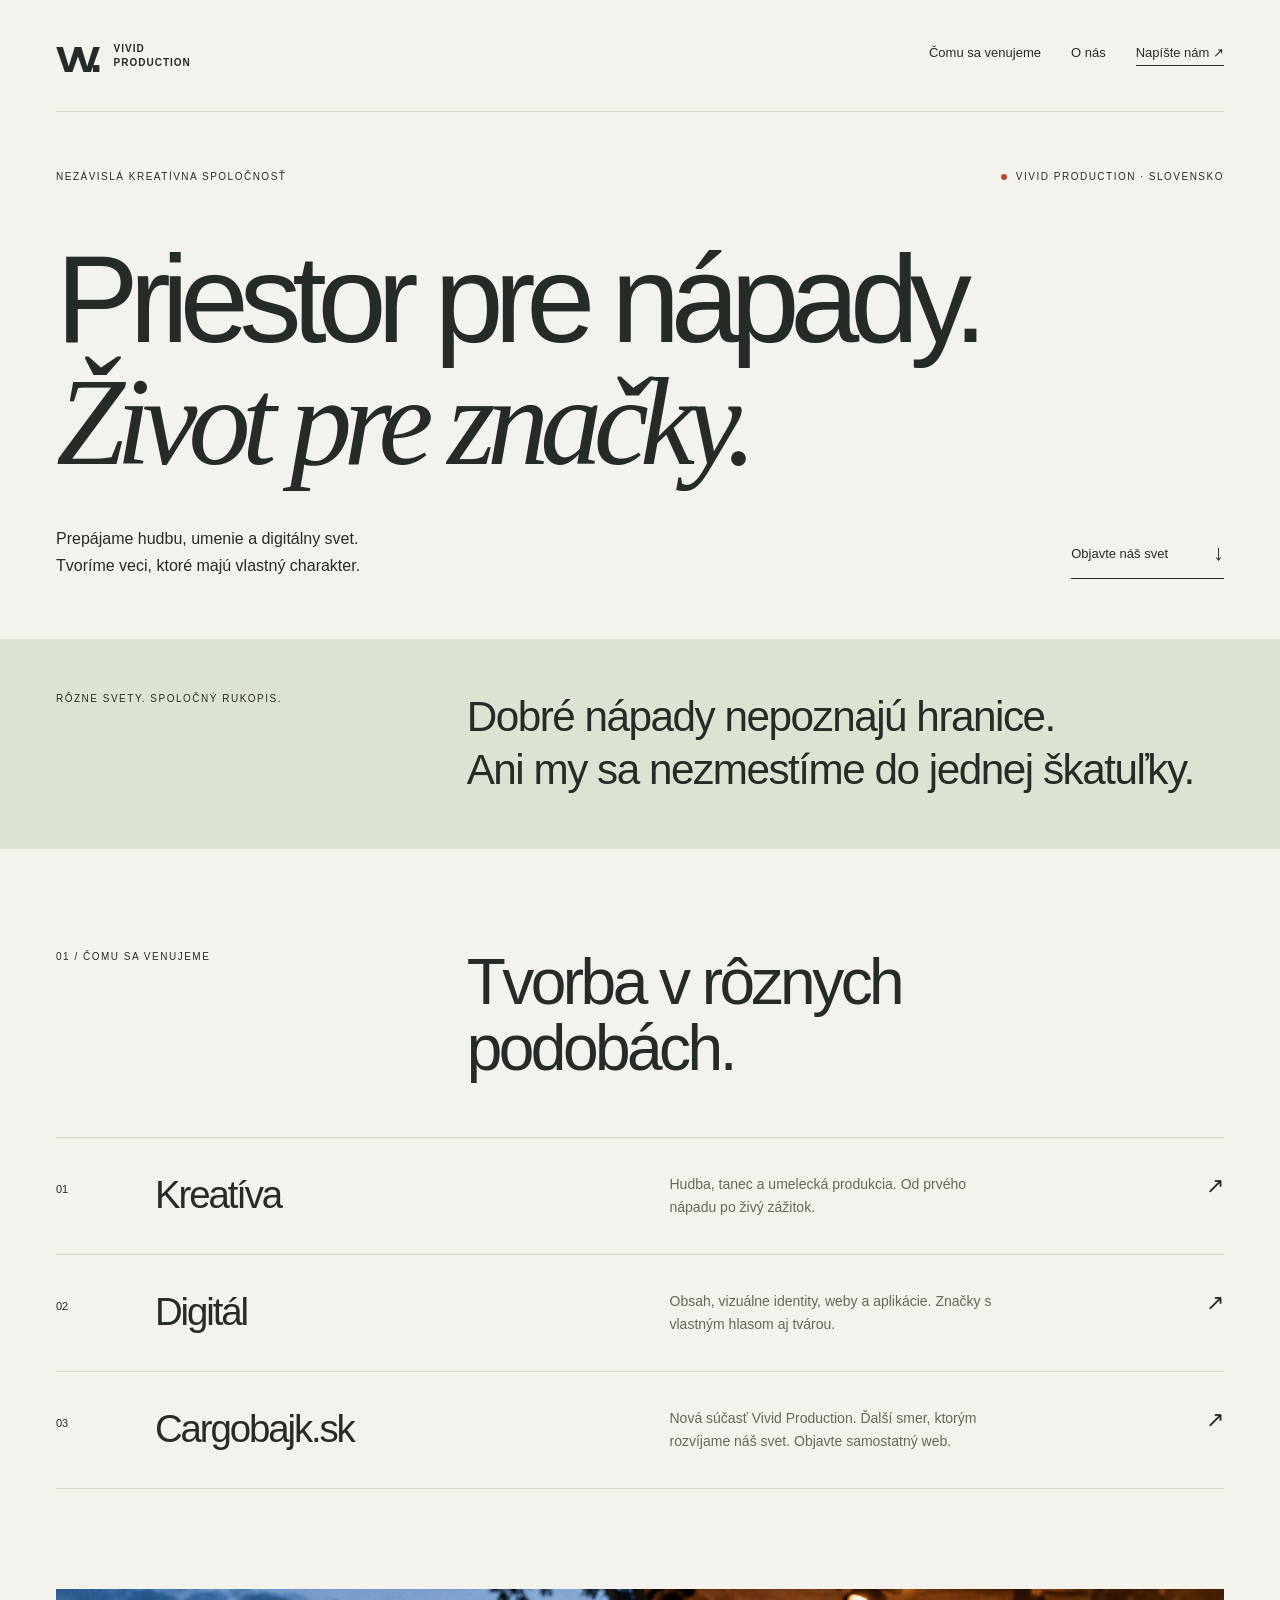
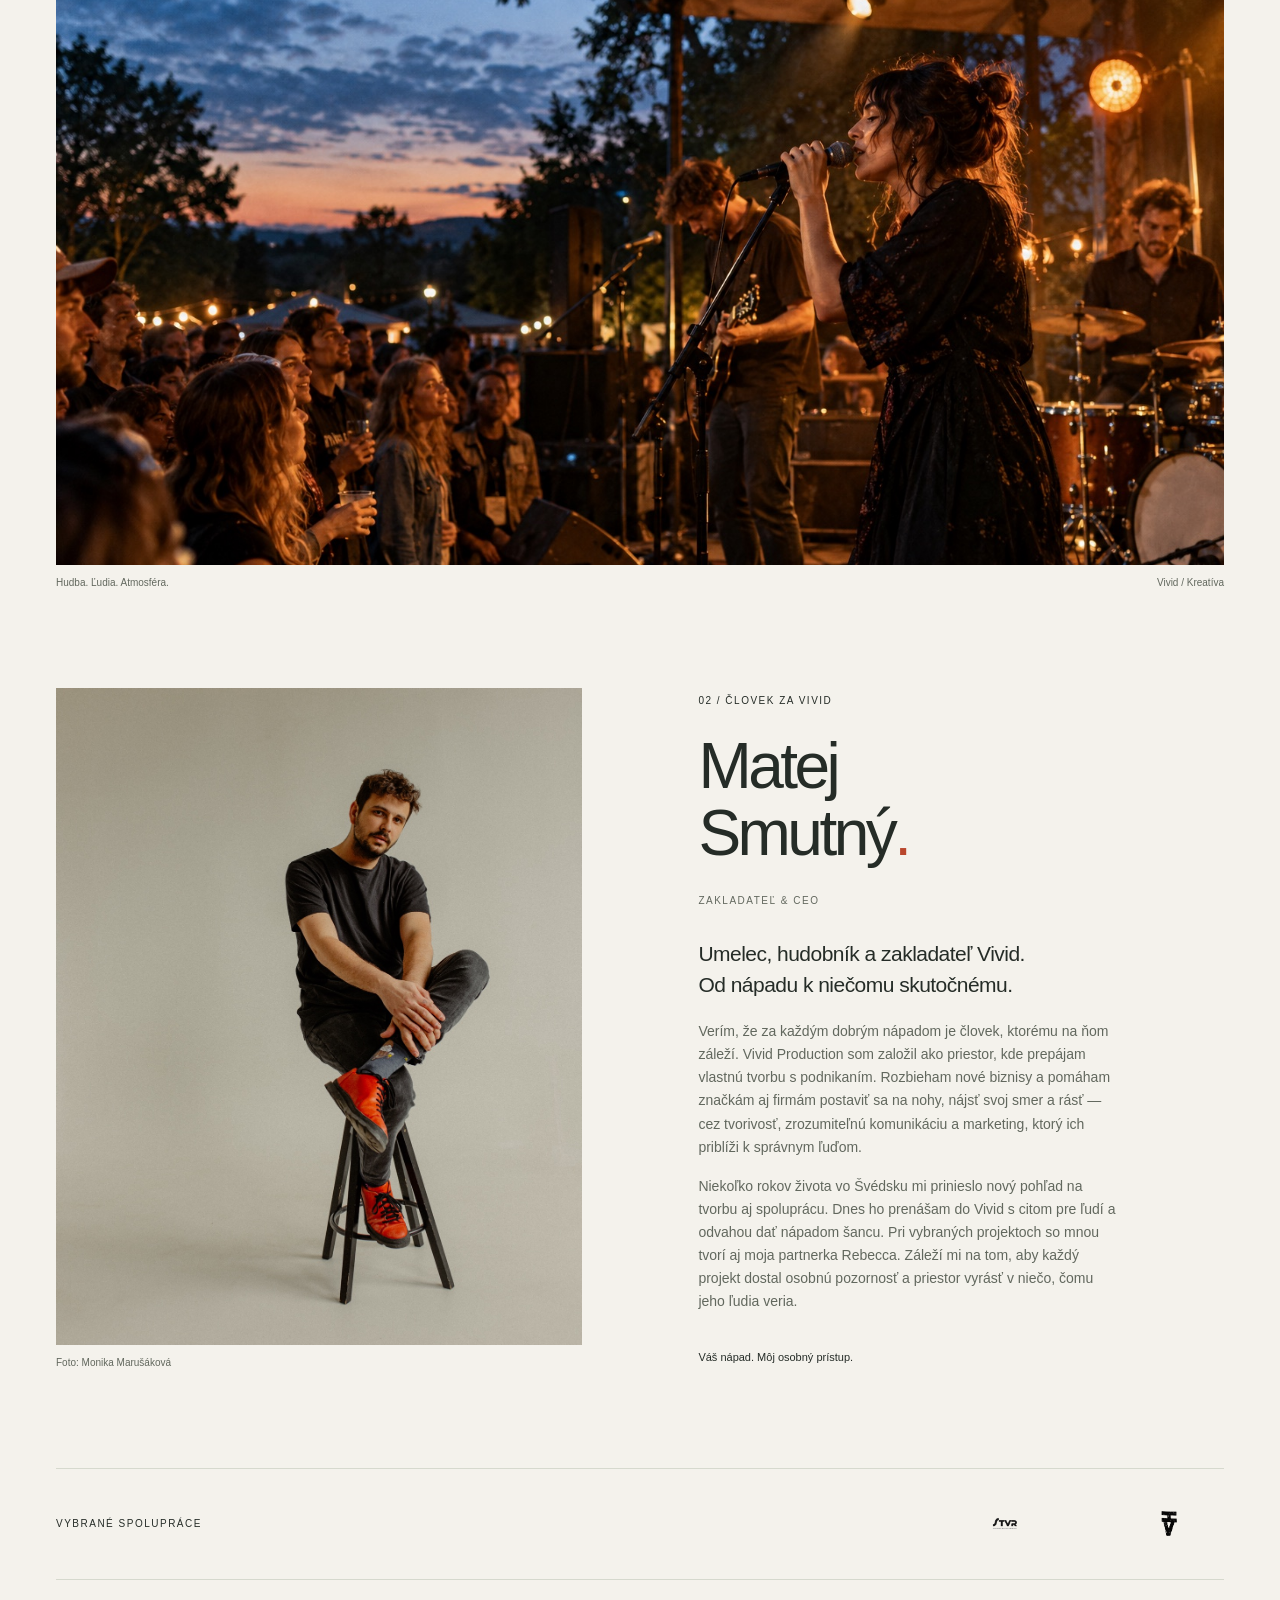
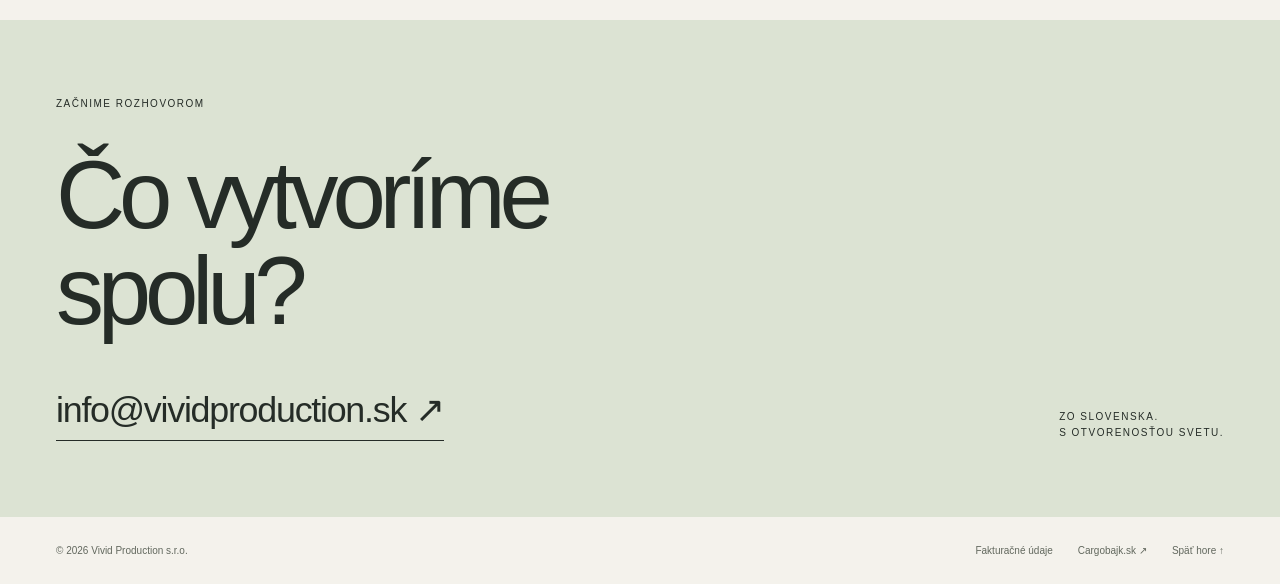
==== commit e0739736: "Focus founder biography on Matej with a brief Rebecca mention" ====
--- a/index.html
+++ b/index.html
@@ -3,5 +3,5 @@
 <section class="manifesto"><div class="wrap manifesto-inner"><span class="eyebrow">Rôzne svety. Spoločný rukopis.</span><p>Dobré nápady nepoznajú hranice.<br>Ani my sa nezmestíme do jednej škatuľky.</p></div></section>
 <div class="wrap"><section class="section" id="oblasti"><div class="section-head"><span class="eyebrow">01 / Čomu sa venujeme</span><h2>Tvorba v rôznych<br>podobách.</h2></div><div class="fields"><a class="field" href="kreativa.html"><span class="number">01</span><h3>Kreatíva</h3><p>Hudba, tanec a umelecká produkcia. Od prvého nápadu po živý zážitok.</p><span class="arrow" aria-hidden="true">↗</span></a><a class="field" href="digital.html"><span class="number">02</span><h3>Digitál</h3><p>Obsah, vizuálne identity, weby a aplikácie. Značky s vlastným hlasom aj tvárou.</p><span class="arrow" aria-hidden="true">↗</span></a><a class="field" href="https://cargobajk.sk"><span class="number">03</span><h3>Cargobajk.sk</h3><p>Nová súčasť Vivid Production. Ďalší smer, ktorým rozvíjame náš svet. Objavte samostatný web.</p><span class="arrow" aria-hidden="true">↗</span></a></div></section>
 <figure><img class="wide-image" src="vivid-concert.jpg" width="1536" height="1024" alt="Komorný koncert pod holým nebom — speváčka s kapelou" loading="lazy"><figcaption class="image-caption"><span>Hudba. Ľudia. Atmosféra.</span><span>Vivid / Kreatíva</span></figcaption></figure>
-<section class="section founder" id="o-nas"><figure><img src="assets/matej-smutny-monika-marusakova.jpg" alt="Matej Smutný, zakladateľ Vivid Production, sedí na vysokej stoličke" width="1200" height="1800" loading="lazy"><figcaption>Foto: Monika Marušáková</figcaption></figure><div><span class="eyebrow">02 / Človek za Vivid</span><h2>Matej<br>Smutný<span style="color:var(--accent)">.</span></h2><span class="eyebrow muted">Zakladateľ &amp; CEO</span><p class="intro">Za Vivid stojíme dvaja.<br>Ja a moja partnerka Rebecca.</p><p class="bio">Veríme, že za každým dobrým nápadom je človek, ktorému na ňom záleží. Spolu s mojou partnerkou Rebeccou rozbiehame vlastné biznisy a pomáhame značkám aj firmám postaviť sa na nohy, nájsť svoj smer a rásť. Prepájame tvorivosť, zrozumiteľnú komunikáciu a marketing, ktorý ich priblíži k správnym ľuďom.</p><p class="bio" style="margin-top:16px">Niekoľko rokov života vo Švédsku mi prinieslo nový pohľad na tvorbu aj spoluprácu. Dnes ho spolu s Rebeccou prenášame do Vivid — s citom pre ľudí a odvahou dať nápadom šancu. Či ide o nový začiatok, alebo ďalší krok, chceme byť pri tom, keď sa z niečoho, čomu veríte, stáva niečo skutočné.</p><p class="signature">Vaša vízia. Naša spoločná cesta.</p></div></section>
+<section class="section founder" id="o-nas"><figure><img src="assets/matej-smutny-monika-marusakova.jpg" alt="Matej Smutný, zakladateľ Vivid Production, sedí na vysokej stoličke" width="1200" height="1800" loading="lazy"><figcaption>Foto: Monika Marušáková</figcaption></figure><div><span class="eyebrow">02 / Človek za Vivid</span><h2>Matej<br>Smutný<span style="color:var(--accent)">.</span></h2><span class="eyebrow muted">Zakladateľ &amp; CEO</span><p class="intro">Umelec, hudobník a zakladateľ Vivid.<br>Od nápadu k niečomu skutočnému.</p><p class="bio">Verím, že za každým dobrým nápadom je človek, ktorému na ňom záleží. Vivid Production som založil ako priestor, kde prepájam vlastnú tvorbu s podnikaním. Rozbieham nové biznisy a pomáham značkám aj firmám postaviť sa na nohy, nájsť svoj smer a rásť — cez tvorivosť, zrozumiteľnú komunikáciu a marketing, ktorý ich priblíži k správnym ľuďom.</p><p class="bio" style="margin-top:16px">Niekoľko rokov života vo Švédsku mi prinieslo nový pohľad na tvorbu aj spoluprácu. Dnes ho prenášam do Vivid s citom pre ľudí a odvahou dať nápadom šancu. Pri vybraných projektoch so mnou tvorí aj moja partnerka Rebecca. Záleží mi na tom, aby každý projekt dostal osobnú pozornosť a priestor vyrásť v niečo, čomu jeho ľudia veria.</p><p class="signature">Váš nápad. Môj osobný prístup.</p></div></section>
 <section class="partners" aria-label="Vybrané spolupráce"><span class="eyebrow">Vybrané spolupráce</span><div class="partner-logos"><img src="stvr.png" alt="STVR" loading="lazy"><img src="vividhues.png" alt="Vivid Hues" loading="lazy"></div></section></div><section class="contact" id="kontakt"><div class="wrap"><div class="eyebrow">Začnime rozhovorom</div><h2>Čo vytvoríme<br>spolu?</h2><div class="contact-bottom"><a class="contact-email" href="mailto:info@vividproduction.sk">info@vividproduction.sk ↗</a><span class="eyebrow">Zo Slovenska.<br>S otvorenosťou svetu.</span></div></div></section></main><div class="wrap"><footer class="footer"><span>© 2026 Vivid Production s.r.o.</span><div class="footer-links"><a href="fakturacne-udaje.html">Fakturačné údaje</a><a href="https://cargobajk.sk">Cargobajk.sk ↗</a><a href="#top">Späť hore ↑</a></div></footer></div></body></html>
